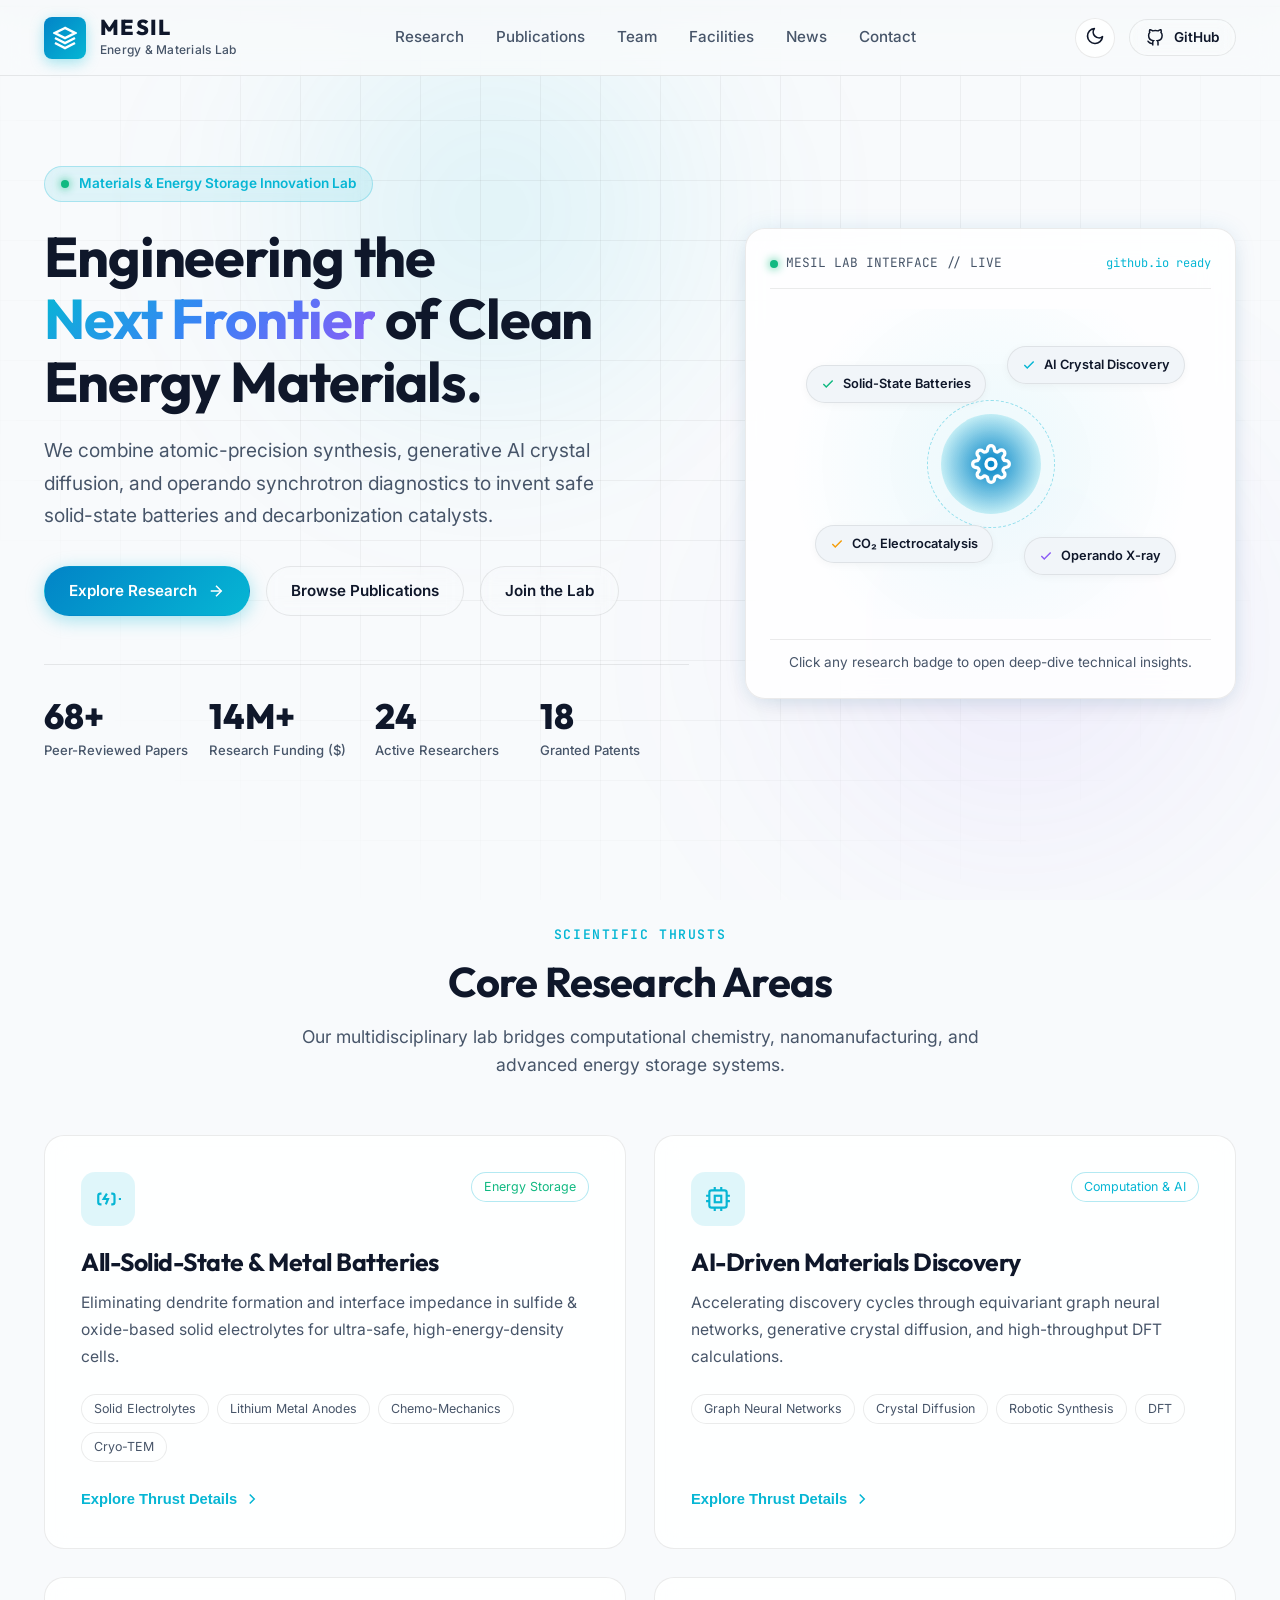
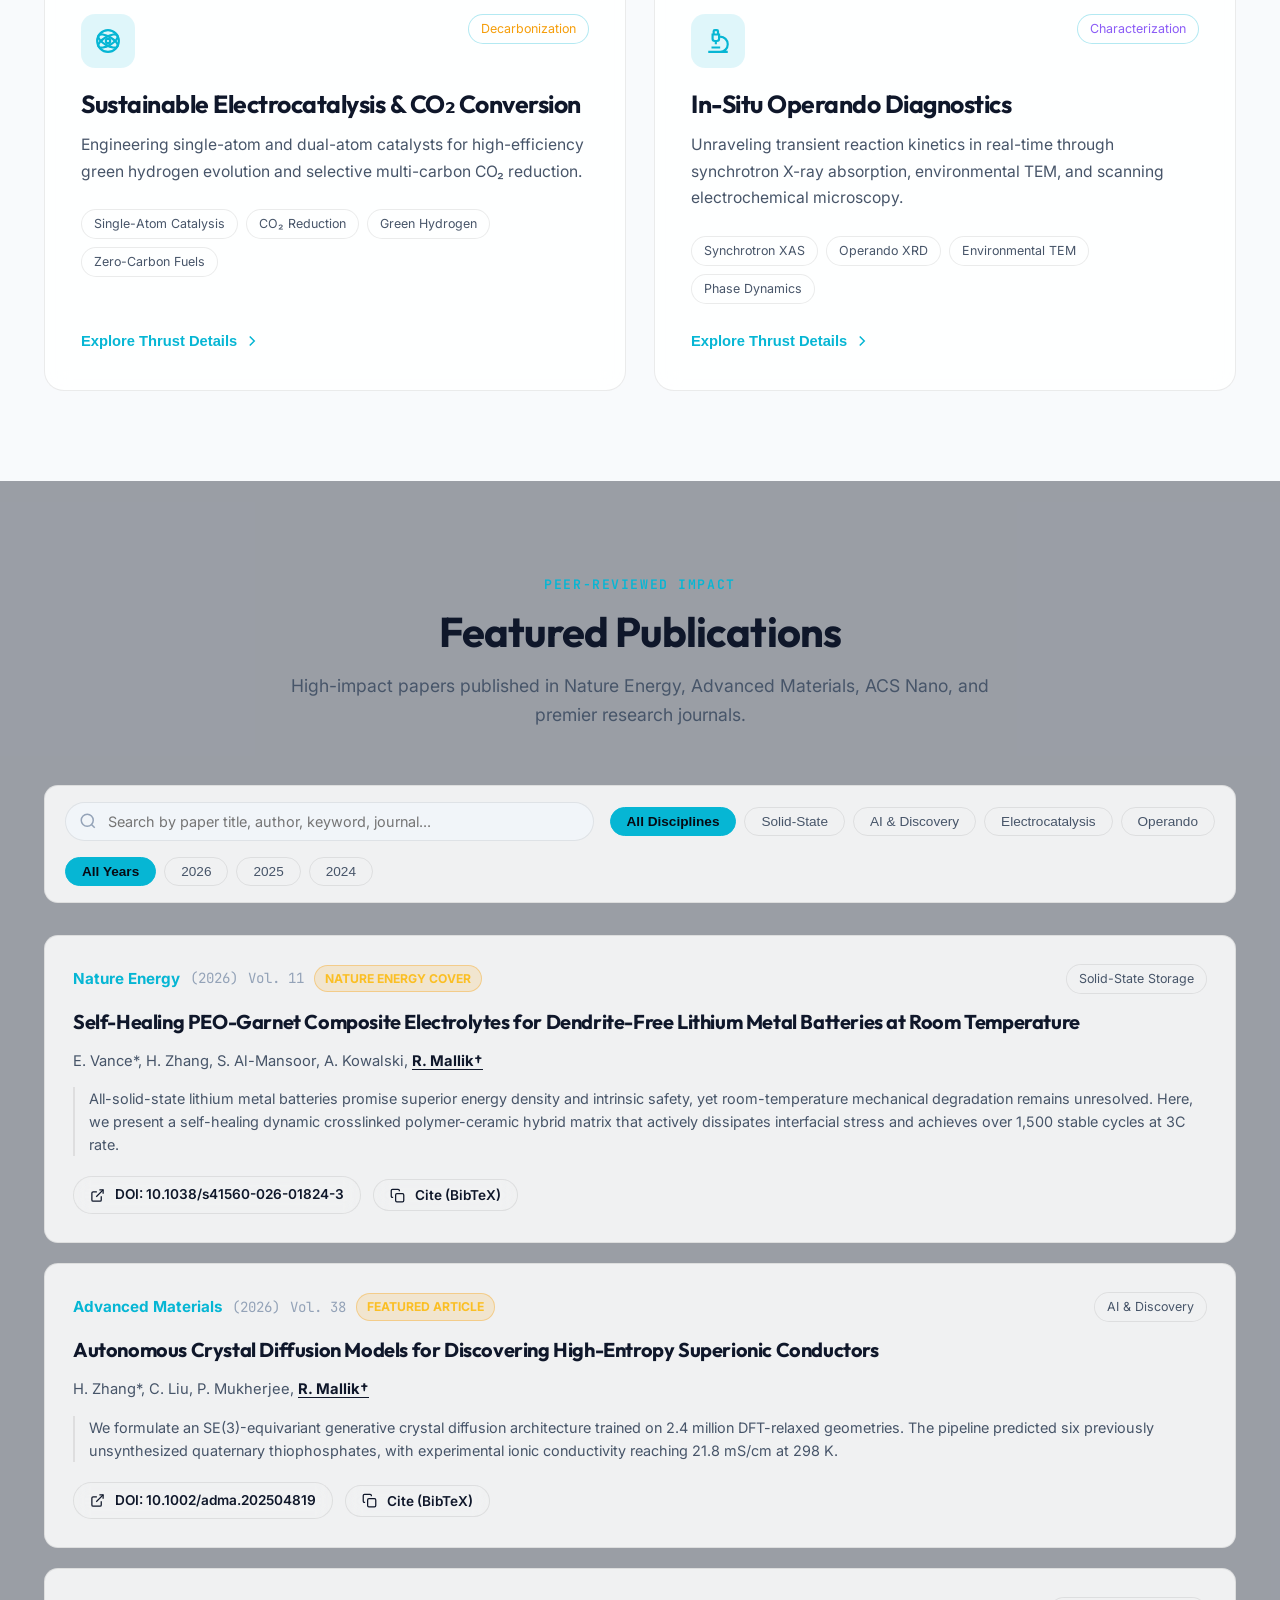
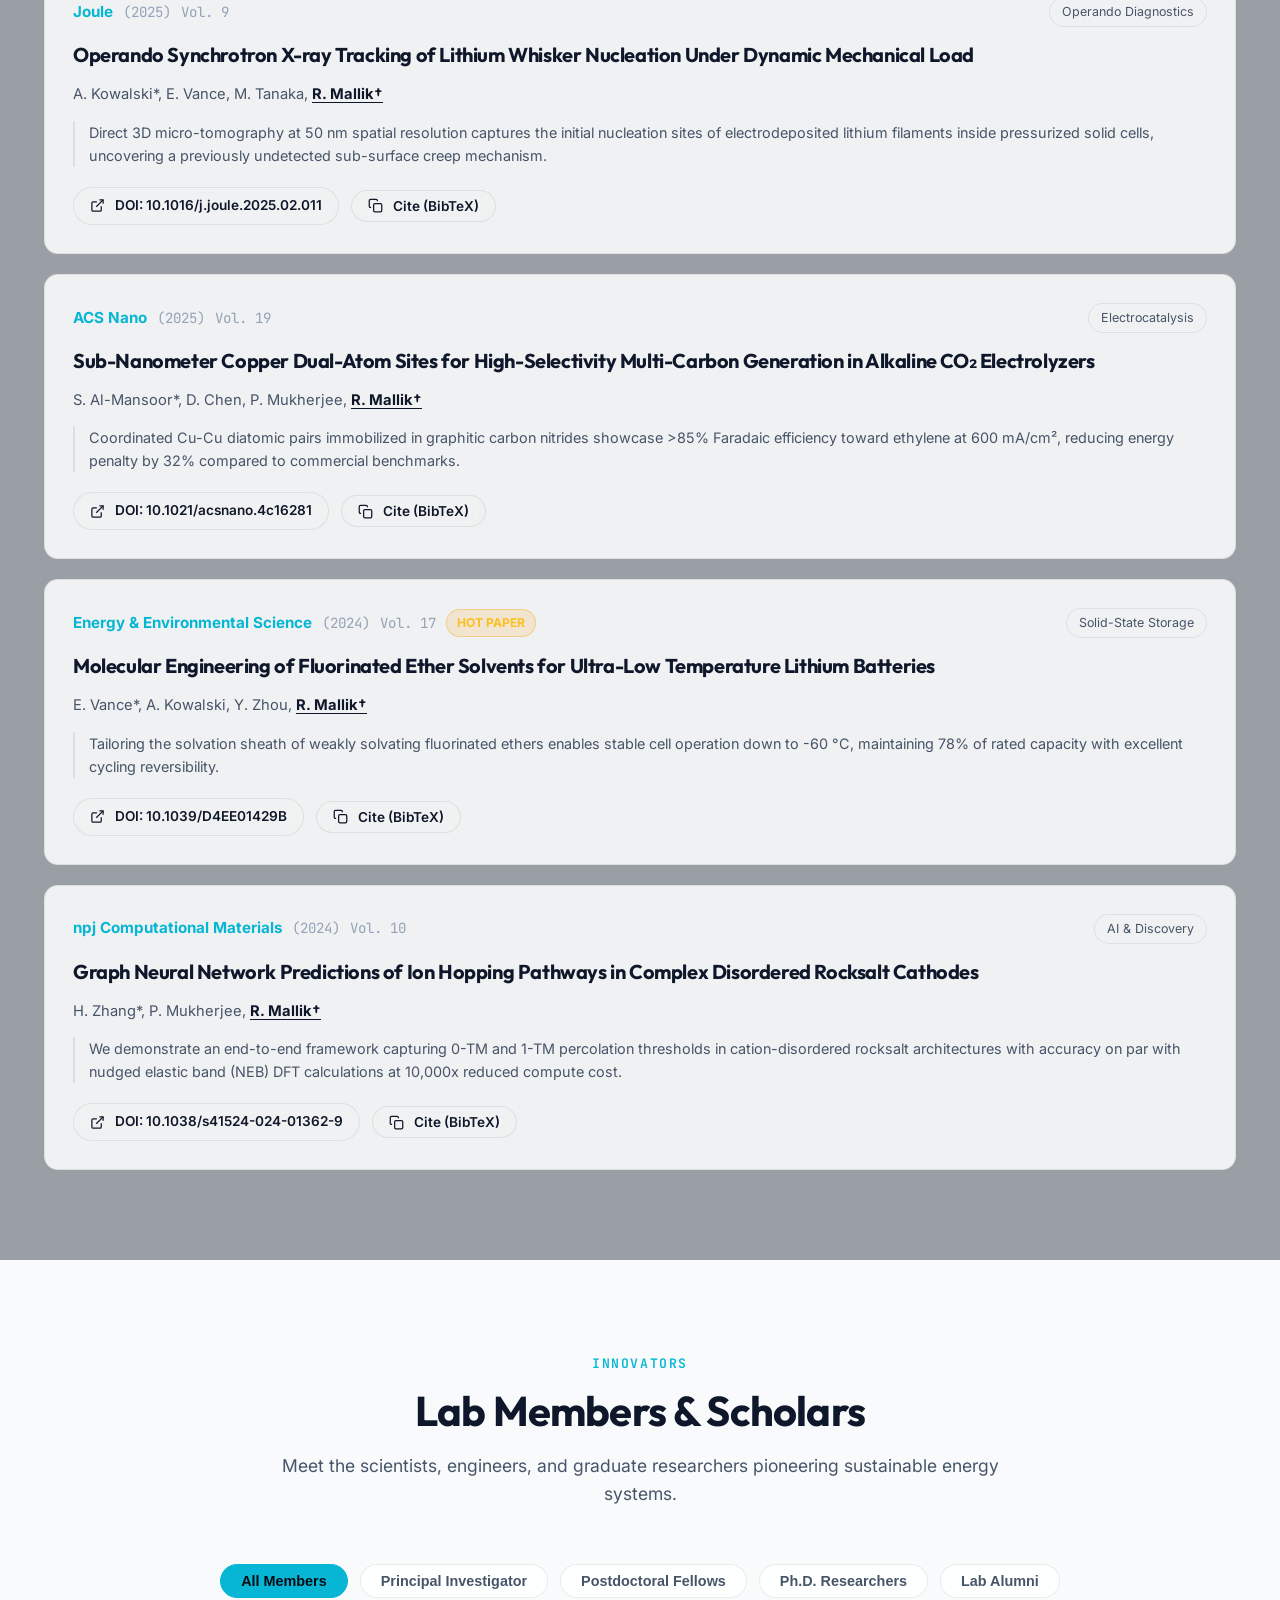
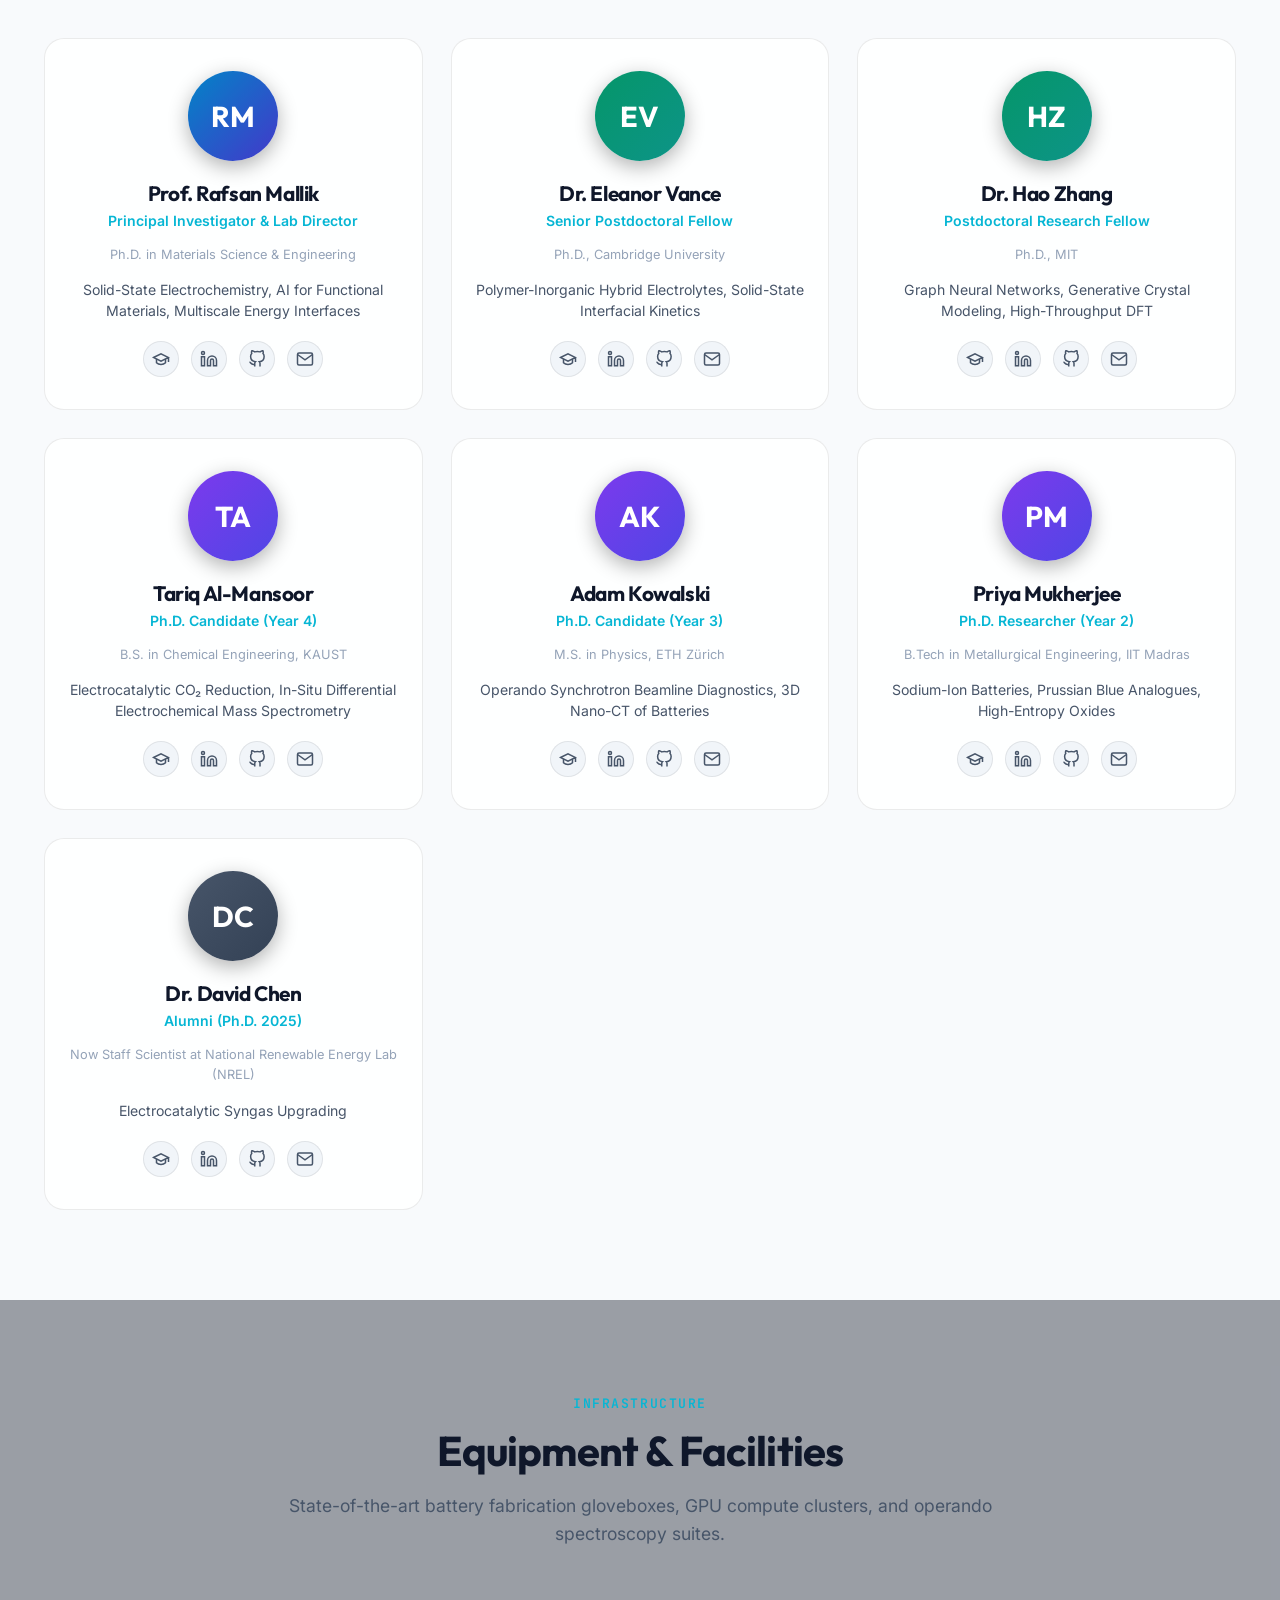
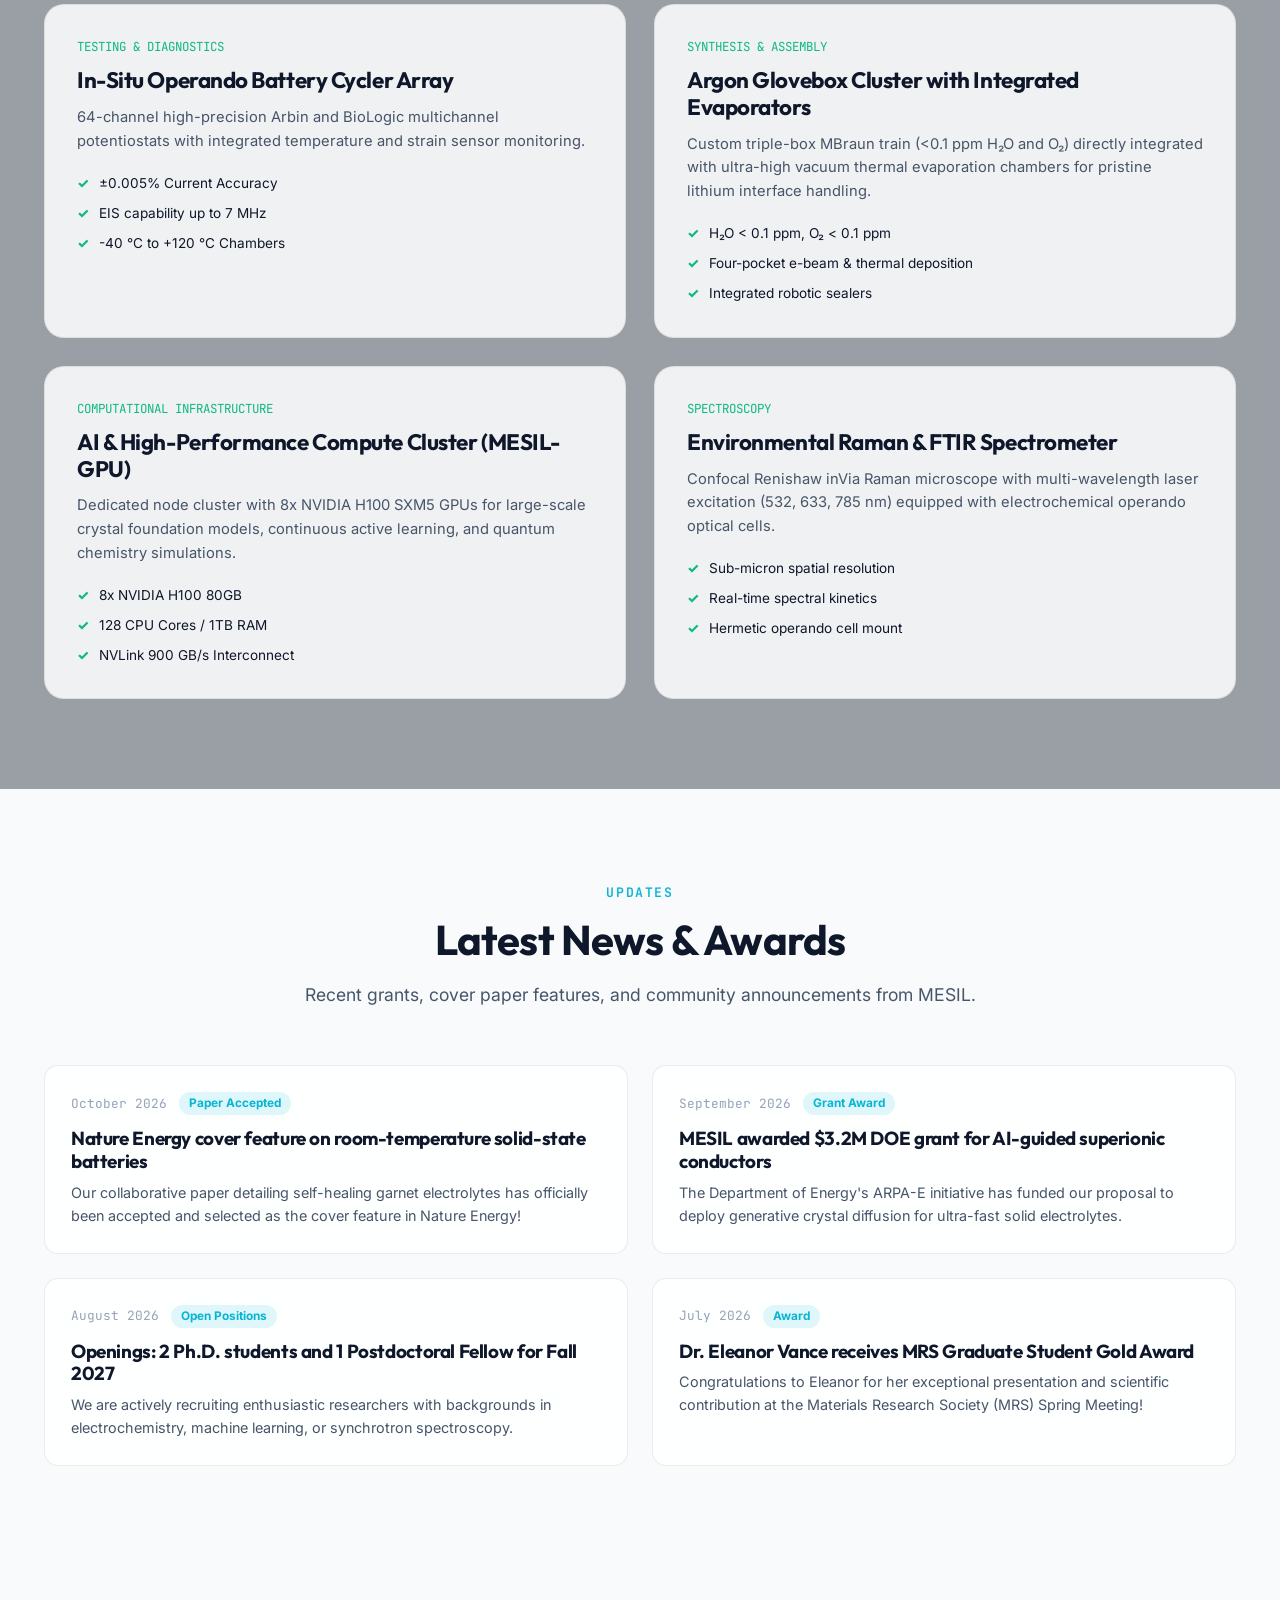
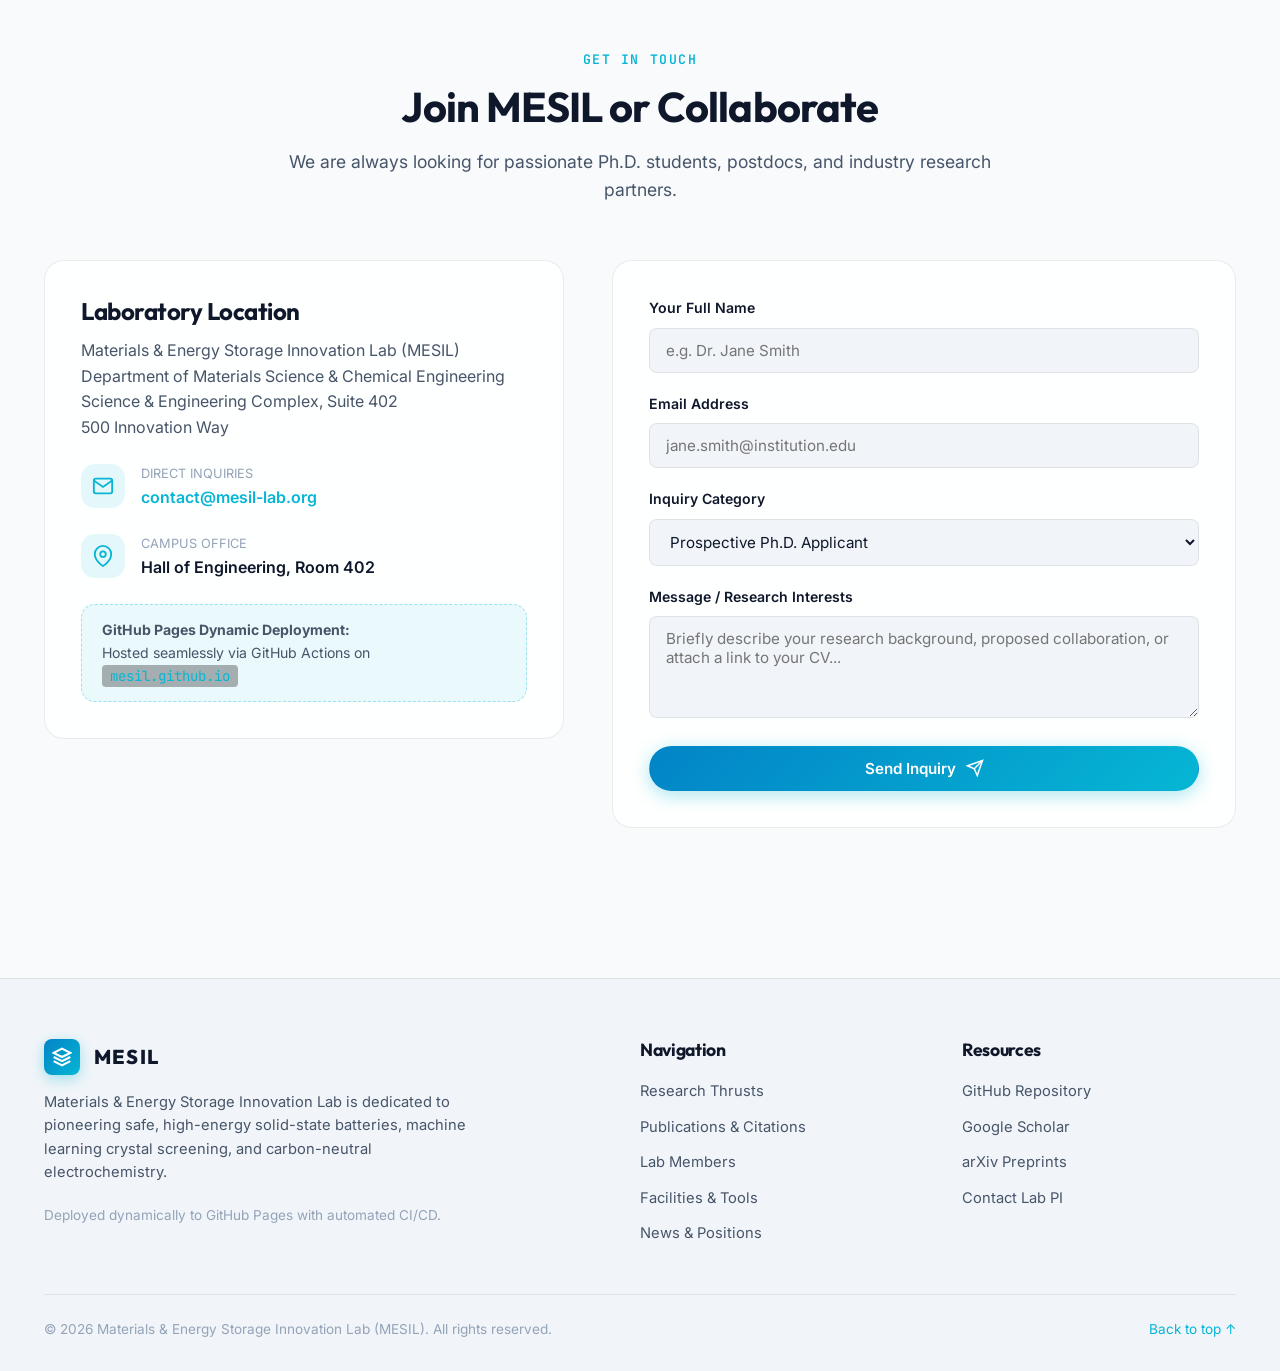
==== index.html @ 632646e3 "feat: complete MESIL lab website with GitHub Actions deployment" ====
<!DOCTYPE html>
<html lang="en" data-theme="dark">
<head>
  <meta charset="UTF-8">
  <meta name="viewport" content="width=device-width, initial-scale=1.0">
  <title>MESIL - Materials & Energy Storage Innovation Lab</title>
  
  <!-- SEO & Social Sharing -->
  <meta name="description" content="MESIL (Materials & Energy Storage Innovation Lab) pioneers next-generation all-solid-state batteries, generative AI for crystal discovery, and sustainable electrocatalytic systems.">
  <meta name="keywords" content="solid-state batteries, energy storage, AI materials discovery, electrocatalysis, synchrotron diagnostics, MESIL">
  <meta name="author" content="Prof. Rafsan Mallik & MESIL Team">
  <meta property="og:title" content="MESIL - Materials & Energy Storage Innovation Lab">
  <meta property="og:description" content="Pioneering Next-Generation Energy Architectures & Intelligent Materials.">
  <meta property="og:type" content="website">
  
  <!-- Theme Avoidance Script (Zero FOUC) -->
  <script>
    (function() {
      const savedTheme = localStorage.getItem('mesil-theme');
      if (savedTheme) {
        document.documentElement.setAttribute('data-theme', savedTheme);
      } else if (window.matchMedia && window.matchMedia('(prefers-color-scheme: light)').matches) {
        document.documentElement.setAttribute('data-theme', 'light');
      }
    })();
  </script>

  <link rel="stylesheet" href="css/styles.css">
  <link rel="icon" type="image/svg+xml" href="data:image/svg+xml,<svg xmlns='http://www.w3.org/2000/svg' viewBox='0 0 24 24' fill='%2306b6d4'><path d='M15 7h1a2 2 0 0 1 2 2v6a2 2 0 0 1-2 2h-1M6 7H5a2 2 0 0 0-2 2v6a2 2 0 0 0 2 2h1M23 11v2M11 7l-3 5h4l-2 5'/></svg>">
</head>
<body>

  <!-- Ambient Animated Background Lights -->
  <div class="ambient-glow" aria-hidden="true">
    <div class="ambient-blob-1"></div>
    <div class="ambient-blob-2"></div>
    <div class="ambient-grid"></div>
  </div>

  <!-- Header / Navigation -->
  <header class="site-header" id="top">
    <div class="container nav-container">
      <a href="#top" class="brand-link" aria-label="MESIL Homepage">
        <div class="brand-logo-icon">
          <svg width="24" height="24" viewBox="0 0 24 24" fill="none" stroke="currentColor" stroke-width="2.5"><polygon points="12 2 2 7 12 12 22 7 12 2"></polygon><polyline points="2 17 12 22 22 17"></polyline><polyline points="2 12 12 17 22 12"></polyline></svg>
        </div>
        <div class="brand-text-group">
          <span class="brand-acronym">MESIL</span>
          <span class="brand-institution">Energy & Materials Lab</span>
        </div>
      </a>

      <!-- Desktop Nav -->
      <nav class="desktop-nav" aria-label="Main Navigation">
        <a href="#research" class="nav-item">Research</a>
        <a href="#publications" class="nav-item">Publications</a>
        <a href="#team" class="nav-item">Team</a>
        <a href="#facilities" class="nav-item">Facilities</a>
        <a href="#news" class="nav-item">News</a>
        <a href="#contact" class="nav-item">Contact</a>
      </nav>

      <!-- Nav Actions -->
      <div class="nav-actions">
        <!-- Theme Switcher -->
        <button id="theme-toggle-btn" class="btn-icon-toggle" aria-label="Toggle Theme" title="Toggle Light/Dark Theme">
          <span id="theme-icon">
            <svg width="20" height="20" viewBox="0 0 24 24" fill="none" stroke="currentColor" stroke-width="2"><circle cx="12" cy="12" r="5"></circle><line x1="12" y1="1" x2="12" y2="3"></line><line x1="12" y1="21" x2="12" y2="23"></line><line x1="4.22" y1="4.22" x2="5.64" y2="5.64"></line><line x1="18.36" y1="18.36" x2="19.78" y2="19.78"></line><line x1="1" y1="12" x2="3" y2="12"></line><line x1="21" y1="12" x2="23" y2="12"></line><line x1="4.22" y1="19.78" x2="5.64" y2="18.36"></line><line x1="18.36" y1="5.64" x2="19.78" y2="4.22"></line></svg>
          </span>
        </button>

        <!-- GitHub Repo Quick Link -->
        <a href="https://github.com" target="_blank" rel="noopener noreferrer" class="btn btn-outline btn-sm dynamic-github-link" title="View Source on GitHub">
          <svg width="18" height="18" viewBox="0 0 24 24" fill="none" stroke="currentColor" stroke-width="2"><path d="M9 19c-5 1.5-5-2.5-7-3m14 6v-3.87a3.37 3.37 0 0 0-.94-2.61c3.14-.35 6.44-1.54 6.44-7A5.44 5.44 0 0 0 20 4.77 5.07 5.07 0 0 0 19.91 1S18.73.65 16 2.48a13.38 13.38 0 0 0-7 0C6.27.65 5.09 1 5.09 1A5.07 5.07 0 0 0 5 4.77a5.44 5.44 0 0 0-1.5 3.78c0 5.42 3.3 6.61 6.44 7A3.37 3.37 0 0 0 9 18.13V22"></path></svg>
          <span>GitHub</span>
        </a>

        <!-- Mobile Menu Toggle -->
        <button id="mobile-menu-btn" class="btn-mobile-menu" aria-label="Open Mobile Menu">
          <svg width="22" height="22" viewBox="0 0 24 24" fill="none" stroke="currentColor" stroke-width="2"><line x1="3" y1="12" x2="21" y2="12"></line><line x1="3" y1="6" x2="21" y2="6"></line><line x1="3" y1="18" x2="21" y2="18"></line></svg>
        </button>
      </div>
    </div>
  </header>

  <!-- Mobile Nav Drawer -->
  <div id="mobile-nav-drawer" class="mobile-nav-drawer">
    <a href="#research" class="nav-item">Research Thrusts</a>
    <a href="#publications" class="nav-item">Publications</a>
    <a href="#team" class="nav-item">Team Members</a>
    <a href="#facilities" class="nav-item">Lab Facilities</a>
    <a href="#news" class="nav-item">News & Awards</a>
    <a href="#contact" class="nav-item">Contact & Join Us</a>
  </div>

  <!-- Hero Section -->
  <section class="hero-section" id="hero">
    <div class="container hero-grid">
      <div class="hero-content">
        <div class="hero-pill-badge">
          <span class="pulse-dot"></span>
          <span>Materials & Energy Storage Innovation Lab</span>
        </div>

        <h1 class="hero-title">
          Engineering the <span class="text-gradient">Next Frontier</span> of Clean Energy Materials.
        </h1>

        <p class="hero-subtitle">
          We combine atomic-precision synthesis, generative AI crystal diffusion, and operando synchrotron diagnostics to invent safe solid-state batteries and decarbonization catalysts.
        </p>

        <div class="hero-buttons">
          <a href="#research" class="btn btn-primary">
            Explore Research
            <svg width="18" height="18" viewBox="0 0 24 24" fill="none" stroke="currentColor" stroke-width="2"><line x1="5" y1="12" x2="19" y2="12"></line><polyline points="12 5 19 12 12 19"></polyline></svg>
          </a>
          <a href="#publications" class="btn btn-outline">
            Browse Publications
          </a>
          <a href="#contact" class="btn btn-outline">
            Join the Lab
          </a>
        </div>

        <!-- Live Stats Counters -->
        <div class="stats-strip" id="hero-stats-container">
          <!-- Dynamically populated via JS -->
        </div>
      </div>

      <!-- Hero Visual Interactive Card -->
      <div class="hero-visual-card">
        <div class="hero-visual-header">
          <div class="live-indicator">
            <span class="pulse-dot"></span>
            <span>MESIL LAB INTERFACE // LIVE</span>
          </div>
          <span style="font-size: 0.75rem; font-family: var(--font-mono); color: var(--accent-cyan);">github.io ready</span>
        </div>

        <div class="orbit-canvas-container">
          <div class="central-atom-core">
            <svg width="40" height="40" viewBox="0 0 24 24" fill="none" stroke="#ffffff" stroke-width="2"><circle cx="12" cy="12" r="3"/><path d="M19.4 15a1.65 1.65 0 0 0 .33 1.82l.06.06a2 2 0 0 1 0 2.83 2 2 0 0 1-2.83 0l-.06-.06a1.65 1.65 0 0 0-1.82-.33 1.65 1.65 0 0 0-1 1.51V21a2 2 0 0 1-2 2 2 2 0 0 1-2-2v-.09A1.65 1.65 0 0 0 9 19.4a1.65 1.65 0 0 0-1.82.33l-.06.06a2 2 0 0 1-2.83 0 2 2 0 0 1 0-2.83l.06-.06a1.65 1.65 0 0 0 .33-1.82 1.65 1.65 0 0 0-1.51-1H3a2 2 0 0 1-2-2 2 2 0 0 1 2-2h.09A1.65 1.65 0 0 0 4.6 9a1.65 1.65 0 0 0-.33-1.82l-.06-.06a2 2 0 0 1 0-2.83 2 2 0 0 1 2.83 0l.06.06a1.65 1.65 0 0 0 1.82.33H9a1.65 1.65 0 0 0 1-1.51V3a2 2 0 0 1 2-2 2 2 0 0 1 2 2v.09a1.65 1.65 0 0 0 1 1.51 1.65 1.65 0 0 0 1.82-.33l.06-.06a2 2 0 0 1 2.83 0 2 2 0 0 1 0 2.83l-.06.06a1.65 1.65 0 0 0-.33 1.82V9a1.65 1.65 0 0 0 1.51 1H21a2 2 0 0 1 2 2 2 2 0 0 1-2 2h-.09a1.65 1.65 0 0 0-1.51 1z"/></svg>
            <div class="core-pulse-ring"></div>
          </div>

          <div class="thrust-badge b-1" onclick="openThrustModal('solid-state')">
            <svg width="14" height="14" viewBox="0 0 24 24" fill="none" stroke="#10b981" stroke-width="2.5"><polyline points="20 6 9 17 4 12"></polyline></svg>
            Solid-State Batteries
          </div>
          <div class="thrust-badge b-2" onclick="openThrustModal('ai-materials')">
            <svg width="14" height="14" viewBox="0 0 24 24" fill="none" stroke="#06b6d4" stroke-width="2.5"><polyline points="20 6 9 17 4 12"></polyline></svg>
            AI Crystal Discovery
          </div>
          <div class="thrust-badge b-3" onclick="openThrustModal('electrocatalysis')">
            <svg width="14" height="14" viewBox="0 0 24 24" fill="none" stroke="#f59e0b" stroke-width="2.5"><polyline points="20 6 9 17 4 12"></polyline></svg>
            CO₂ Electrocatalysis
          </div>
          <div class="thrust-badge b-4" onclick="openThrustModal('operando')">
            <svg width="14" height="14" viewBox="0 0 24 24" fill="none" stroke="#8b5cf6" stroke-width="2.5"><polyline points="20 6 9 17 4 12"></polyline></svg>
            Operando X-ray
          </div>
        </div>

        <div style="font-size: 0.85rem; color: var(--text-muted); text-align: center; border-top: 1px solid var(--border-subtle); padding-top: 12px;">
          Click any research badge to open deep-dive technical insights.
        </div>
      </div>
    </div>
  </section>

  <!-- Research Thrusts Section -->
  <section class="section" id="research">
    <div class="container">
      <div class="section-header">
        <span class="section-tag">Scientific Thrusts</span>
        <h2 class="section-title">Core Research Areas</h2>
        <p class="section-lead">
          Our multidisciplinary lab bridges computational chemistry, nanomanufacturing, and advanced energy storage systems.
        </p>
      </div>

      <div class="thrusts-grid" id="research-thrusts-container">
        <!-- Rendered dynamically via JS -->
      </div>
    </div>
  </section>

  <!-- Publications Section -->
  <section class="section" id="publications" style="background: rgba(13, 20, 36, 0.4);">
    <div class="container">
      <div class="section-header">
        <span class="section-tag">Peer-Reviewed Impact</span>
        <h2 class="section-title">Featured Publications</h2>
        <p class="section-lead">
          High-impact papers published in Nature Energy, Advanced Materials, ACS Nano, and premier research journals.
        </p>
      </div>

      <!-- Controls: Search & Category Filter -->
      <div class="publications-controls">
        <div class="search-box-wrapper">
          <svg class="search-icon" width="18" height="18" viewBox="0 0 24 24" fill="none" stroke="currentColor" stroke-width="2"><circle cx="11" cy="11" r="8"></circle><line x1="21" y1="21" x2="16.65" y2="16.65"></line></svg>
          <input type="text" id="pub-search-input" class="input-search" placeholder="Search by paper title, author, keyword, journal...">
        </div>

        <div class="filter-pills" id="pub-category-filters">
          <button class="filter-btn cat-filter-btn active" data-category="all">All Disciplines</button>
          <button class="filter-btn cat-filter-btn" data-category="solid-state">Solid-State</button>
          <button class="filter-btn cat-filter-btn" data-category="ai-materials">AI & Discovery</button>
          <button class="filter-btn cat-filter-btn" data-category="electrocatalysis">Electrocatalysis</button>
          <button class="filter-btn cat-filter-btn" data-category="operando">Operando</button>
        </div>

        <div class="filter-pills" id="pub-year-filters">
          <button class="filter-btn year-filter-btn active" data-year="all">All Years</button>
          <button class="filter-btn year-filter-btn" data-year="2026">2026</button>
          <button class="filter-btn year-filter-btn" data-year="2025">2025</button>
          <button class="filter-btn year-filter-btn" data-year="2024">2024</button>
        </div>
      </div>

      <!-- Publications List Container -->
      <div class="publications-list" id="publications-container">
        <!-- Rendered dynamically via JS -->
      </div>
    </div>
  </section>

  <!-- Team Members Section -->
  <section class="section" id="team">
    <div class="container">
      <div class="section-header">
        <span class="section-tag">Innovators</span>
        <h2 class="section-title">Lab Members & Scholars</h2>
        <p class="section-lead">
          Meet the scientists, engineers, and graduate researchers pioneering sustainable energy systems.
        </p>
      </div>

      <!-- Team Filter Tabs -->
      <div class="team-tabs">
        <button class="team-tab-btn active" data-role="all">All Members</button>
        <button class="team-tab-btn" data-role="pi">Principal Investigator</button>
        <button class="team-tab-btn" data-role="postdoc">Postdoctoral Fellows</button>
        <button class="team-tab-btn" data-role="phd">Ph.D. Researchers</button>
        <button class="team-tab-btn" data-role="alumni">Lab Alumni</button>
      </div>

      <!-- Team Cards Grid -->
      <div class="team-grid" id="team-grid-container">
        <!-- Rendered dynamically via JS -->
      </div>
    </div>
  </section>

  <!-- Facilities & Equipment Section -->
  <section class="section" id="facilities" style="background: rgba(13, 20, 36, 0.4);">
    <div class="container">
      <div class="section-header">
        <span class="section-tag">Infrastructure</span>
        <h2 class="section-title">Equipment & Facilities</h2>
        <p class="section-lead">
          State-of-the-art battery fabrication gloveboxes, GPU compute clusters, and operando spectroscopy suites.
        </p>
      </div>

      <div class="facilities-grid" id="facilities-container">
        <!-- Rendered dynamically via JS -->
      </div>
    </div>
  </section>

  <!-- News & Announcements -->
  <section class="section" id="news">
    <div class="container">
      <div class="section-header">
        <span class="section-tag">Updates</span>
        <h2 class="section-title">Latest News & Awards</h2>
        <p class="section-lead">
          Recent grants, cover paper features, and community announcements from MESIL.
        </p>
      </div>

      <div class="news-grid" id="news-container">
        <!-- Rendered dynamically via JS -->
      </div>
    </div>
  </section>

  <!-- Contact & Join Lab Section -->
  <section class="section" id="contact">
    <div class="container">
      <div class="section-header">
        <span class="section-tag">Get in Touch</span>
        <h2 class="section-title">Join MESIL or Collaborate</h2>
        <p class="section-lead">
          We are always looking for passionate Ph.D. students, postdocs, and industry research partners.
        </p>
      </div>

      <div class="contact-grid">
        <div class="contact-info-card">
          <h3 style="font-size: 1.5rem; margin-bottom: 12px;">Laboratory Location</h3>
          <p style="color: var(--text-muted); margin-bottom: 24px;">
            Materials & Energy Storage Innovation Lab (MESIL)<br>
            Department of Materials Science & Chemical Engineering<br>
            Science & Engineering Complex, Suite 402<br>
            500 Innovation Way
          </p>

          <div class="contact-detail-row">
            <div class="contact-icon">
              <svg width="22" height="22" viewBox="0 0 24 24" fill="none" stroke="currentColor" stroke-width="2"><path d="M4 4h16c1.1 0 2 .9 2 2v12c0 1.1-.9 2-2 2H4c-1.1 0-2-.9-2-2V6c0-1.1.9-2 2-2z"></path><polyline points="22,6 12,13 2,6"></polyline></svg>
            </div>
            <div>
              <div style="font-size: 0.8rem; color: var(--text-dim); text-transform: uppercase;">Direct Inquiries</div>
              <a href="mailto:contact@mesil-lab.org" style="font-weight: 600; color: var(--accent-cyan);">contact@mesil-lab.org</a>
            </div>
          </div>

          <div class="contact-detail-row">
            <div class="contact-icon">
              <svg width="22" height="22" viewBox="0 0 24 24" fill="none" stroke="currentColor" stroke-width="2"><path d="M21 10c0 7-9 13-9 13s-9-6-9-13a9 9 0 0 1 18 0z"></path><circle cx="12" cy="10" r="3"></circle></svg>
            </div>
            <div>
              <div style="font-size: 0.8rem; color: var(--text-dim); text-transform: uppercase;">Campus Office</div>
              <span style="font-weight: 600;">Hall of Engineering, Room 402</span>
            </div>
          </div>

          <div class="deployment-banner">
            <div>
              <strong>GitHub Pages Dynamic Deployment:</strong><br>
              Hosted seamlessly via GitHub Actions on <code id="github-repo-display">mesil.github.io</code>
            </div>
          </div>
        </div>

        <!-- Contact Form Card -->
        <div class="contact-form-card">
          <form id="lab-contact-form">
            <div class="form-group">
              <label class="form-label" for="form-name">Your Full Name</label>
              <input type="text" id="form-name" name="name" class="form-input" placeholder="e.g. Dr. Jane Smith" required>
            </div>

            <div class="form-group">
              <label class="form-label" for="form-email">Email Address</label>
              <input type="email" id="form-email" name="email" class="form-input" placeholder="jane.smith@institution.edu" required>
            </div>

            <div class="form-group">
              <label class="form-label" for="form-inquiry">Inquiry Category</label>
              <select id="form-inquiry" name="inquiry_type" class="form-select">
                <option value="Prospective Ph.D. Student">Prospective Ph.D. Applicant</option>
                <option value="Postdoctoral Fellowship">Postdoctoral Fellowship</option>
                <option value="Academic Collaboration">Academic Collaboration</option>
                <option value="Industry Partnership">Industry Research Partnership</option>
                <option value="General Question">General Inquiry</option>
              </select>
            </div>

            <div class="form-group">
              <label class="form-label" for="form-message">Message / Research Interests</label>
              <textarea id="form-message" name="message" class="form-textarea" rows="4" placeholder="Briefly describe your research background, proposed collaboration, or attach a link to your CV..." required></textarea>
            </div>

            <button type="submit" class="btn btn-primary" style="width: 100%;">
              Send Inquiry
              <svg width="18" height="18" viewBox="0 0 24 24" fill="none" stroke="currentColor" stroke-width="2"><line x1="22" y1="2" x2="11" y2="13"></line><polygon points="22 2 15 22 11 13 2 9 22 2"></polygon></svg>
            </button>
          </form>
        </div>
      </div>
    </div>
  </section>

  <!-- Global Modal Overlay -->
  <div class="modal-overlay" id="global-modal-overlay" role="dialog" aria-modal="true">
    <div class="modal-window">
      <button class="modal-close-btn" onclick="closeModal()" aria-label="Close dialog">&times;</button>
      <div id="global-modal-body">
        <!-- Injected via JavaScript -->
      </div>
    </div>
  </div>

  <!-- Toast Container -->
  <div class="toast-container" id="toast-container"></div>

  <!-- Footer -->
  <footer class="site-footer">
    <div class="container">
      <div class="footer-grid">
        <div class="footer-col">
          <div class="brand-link" style="margin-bottom: 16px;">
            <div class="brand-logo-icon" style="width: 36px; height: 36px;">
              <svg width="20" height="20" viewBox="0 0 24 24" fill="none" stroke="currentColor" stroke-width="2.5"><polygon points="12 2 2 7 12 12 22 7 12 2"></polygon><polyline points="2 17 12 22 22 17"></polyline><polyline points="2 12 12 17 22 12"></polyline></svg>
            </div>
            <span class="brand-acronym" style="font-size: 1.25rem;">MESIL</span>
          </div>
          <p style="color: var(--text-muted); font-size: 0.92rem; max-width: 440px; margin-bottom: 20px;">
            Materials & Energy Storage Innovation Lab is dedicated to pioneering safe, high-energy solid-state batteries, machine learning crystal screening, and carbon-neutral electrochemistry.
          </p>
          <div style="font-size: 0.85rem; color: var(--text-dim);">
            Deployed dynamically to GitHub Pages with automated CI/CD.
          </div>
        </div>

        <div class="footer-col">
          <h4>Navigation</h4>
          <ul class="footer-links">
            <li><a href="#research">Research Thrusts</a></li>
            <li><a href="#publications">Publications & Citations</a></li>
            <li><a href="#team">Lab Members</a></li>
            <li><a href="#facilities">Facilities & Tools</a></li>
            <li><a href="#news">News & Positions</a></li>
          </ul>
        </div>

        <div class="footer-col">
          <h4>Resources</h4>
          <ul class="footer-links">
            <li><a href="https://github.com" target="_blank" rel="noopener noreferrer" class="dynamic-github-link">GitHub Repository</a></li>
            <li><a href="https://scholar.google.com" target="_blank" rel="noopener noreferrer">Google Scholar</a></li>
            <li><a href="https://arxiv.org" target="_blank" rel="noopener noreferrer">arXiv Preprints</a></li>
            <li><a href="#contact">Contact Lab PI</a></li>
          </ul>
        </div>
      </div>

      <div class="footer-bottom">
        <div>
          &copy; <span id="current-year">2026</span> Materials & Energy Storage Innovation Lab (MESIL). All rights reserved.
        </div>
        <div style="display: flex; gap: 20px;">
          <a href="#top" style="color: var(--accent-cyan);">Back to top ↑</a>
        </div>
      </div>
    </div>
  </footer>

  <script src="js/data.js"></script>
  <script src="js/main.js"></script>
  <script>
    document.getElementById('current-year').textContent = new Date().getFullYear();
  </script>
</body>
</html>
---- css/styles.css ----
/* ==========================================================================
   MESIL Design System - Materials & Energy Storage Innovation Lab
   High-performance, modern, accessible & glassmorphic styling
   ========================================================================== */

@import url('https://fonts.googleapis.com/css2?family=Inter:wght@300;400;500;600;700&family=Outfit:wght@500;600;700;800&family=JetBrains+Mono:wght@400;500&display=swap');

:root {
  /* Color Palette - Default Dark Theme */
  --bg-primary: #070b14;
  --bg-secondary: #0d1424;
  --bg-card: rgba(18, 26, 45, 0.7);
  --bg-card-hover: rgba(26, 38, 64, 0.85);
  --bg-glass: rgba(13, 20, 36, 0.75);
  
  --text-main: #f1f5f9;
  --text-muted: #94a3b8;
  --text-dim: #64748b;
  
  --accent-blue: #3b82f6;
  --accent-cyan: #06b6d4;
  --accent-emerald: #10b981;
  --accent-amber: #f59e0b;
  --accent-violet: #8b5cf6;
  
  --gradient-brand: linear-gradient(135deg, #06b6d4 0%, #3b82f6 50%, #8b5cf6 100%);
  --gradient-emerald: linear-gradient(135deg, #10b981 0%, #06b6d4 100%);
  --gradient-card-border: linear-gradient(135deg, rgba(255, 255, 255, 0.12), rgba(255, 255, 255, 0.02));
  
  --border-subtle: rgba(255, 255, 255, 0.08);
  --border-focus: rgba(6, 182, 212, 0.5);
  
  --shadow-sm: 0 2px 8px rgba(0, 0, 0, 0.25);
  --shadow-md: 0 8px 24px -4px rgba(0, 0, 0, 0.35);
  --shadow-glow: 0 0 35px -5px rgba(6, 182, 212, 0.2);
  --shadow-emerald-glow: 0 0 35px -5px rgba(16, 185, 129, 0.2);
  
  --radius-sm: 8px;
  --radius-md: 14px;
  --radius-lg: 20px;
  --radius-full: 9999px;
  
  --font-sans: 'Inter', -apple-system, BlinkMacSystemFont, sans-serif;
  --font-display: 'Outfit', sans-serif;
  --font-mono: 'JetBrains Mono', monospace;
  
  --header-height: 76px;
  --transition-fast: 0.18s cubic-bezier(0.4, 0, 0.2, 1);
  --transition-normal: 0.28s cubic-bezier(0.4, 0, 0.2, 1);
  --transition-smooth: 0.4s cubic-bezier(0.16, 1, 0.3, 1);
  
  color-scheme: dark;
}

/* Light Theme Variables */
[data-theme="light"] {
  --bg-primary: #f8fafc;
  --bg-secondary: #f1f5f9;
  --bg-card: rgba(255, 255, 255, 0.85);
  --bg-card-hover: rgba(255, 255, 255, 0.98);
  --bg-glass: rgba(248, 250, 252, 0.82);
  
  --text-main: #0f172a;
  --text-muted: #475569;
  --text-dim: #94a3b8;
  
  --border-subtle: rgba(0, 0, 0, 0.08);
  --border-focus: rgba(2, 132, 199, 0.5);
  
  --gradient-card-border: linear-gradient(135deg, rgba(0, 0, 0, 0.08), rgba(0, 0, 0, 0.02));
  --shadow-sm: 0 2px 8px rgba(0, 0, 0, 0.04);
  --shadow-md: 0 10px 25px -5px rgba(15, 23, 42, 0.08);
  --shadow-glow: 0 0 25px -4px rgba(2, 132, 199, 0.15);
  
  color-scheme: light;
}

/* Base Resets */
*, *::before, *::after {
  box-sizing: border-box;
  margin: 0;
  padding: 0;
}

html {
  scroll-behavior: smooth;
  scroll-padding-top: calc(var(--header-height) + 24px);
}

body {
  font-family: var(--font-sans);
  background-color: var(--bg-primary);
  color: var(--text-main);
  line-height: 1.6;
  min-height: 100vh;
  overflow-x: hidden;
  transition: background-color var(--transition-normal), color var(--transition-normal);
  -webkit-font-smoothing: antialiased;
}

/* Ambient Background Canvas / Glows */
.ambient-glow {
  position: fixed;
  top: 0;
  left: 0;
  width: 100vw;
  height: 100vh;
  pointer-events: none;
  z-index: -1;
  overflow: hidden;
}

.ambient-blob-1 {
  position: absolute;
  top: -10%;
  left: 15%;
  width: 600px;
  height: 600px;
  border-radius: 50%;
  background: radial-gradient(circle, rgba(6, 182, 212, 0.12) 0%, transparent 70%);
  filter: blur(80px);
}

.ambient-blob-2 {
  position: absolute;
  top: 35%;
  right: -5%;
  width: 650px;
  height: 650px;
  border-radius: 50%;
  background: radial-gradient(circle, rgba(139, 92, 246, 0.1) 0%, transparent 70%);
  filter: blur(90px);
}

.ambient-grid {
  position: absolute;
  inset: 0;
  background-image: 
    linear-gradient(to right, var(--border-subtle) 1px, transparent 1px),
    linear-gradient(to bottom, var(--border-subtle) 1px, transparent 1px);
  background-size: 60px 60px;
  mask-image: radial-gradient(ellipse at 50% 30%, black 40%, transparent 80%);
  -webkit-mask-image: radial-gradient(ellipse at 50% 30%, black 40%, transparent 80%);
  opacity: 0.6;
}

/* Typography Helpers */
h1, h2, h3, h4, .font-display {
  font-family: var(--font-display);
  letter-spacing: -0.02em;
  font-weight: 700;
  line-height: 1.2;
}

.text-gradient {
  background: var(--gradient-brand);
  -webkit-background-clip: text;
  -webkit-text-fill-color: transparent;
  display: inline-block;
}

.text-emerald-gradient {
  background: var(--gradient-emerald);
  -webkit-background-clip: text;
  -webkit-text-fill-color: transparent;
  display: inline-block;
}

a {
  color: inherit;
  text-decoration: none;
  transition: color var(--transition-fast);
}

/* Container */
.container {
  width: 100%;
  max-width: 1240px;
  margin: 0 auto;
  padding: 0 24px;
}

/* ==========================================================================
   Header & Navigation Bar
   ========================================================================== */
.site-header {
  position: sticky;
  top: 0;
  height: var(--header-height);
  background: var(--bg-glass);
  backdrop-filter: blur(16px);
  -webkit-backdrop-filter: blur(16px);
  border-bottom: 1px solid var(--border-subtle);
  z-index: 100;
  transition: all var(--transition-normal);
}

.site-header.scrolled {
  box-shadow: var(--shadow-md);
  border-bottom-color: rgba(6, 182, 212, 0.15);
}

.nav-container {
  display: flex;
  align-items: center;
  justify-content: space-between;
  height: 100%;
}

.brand-link {
  display: flex;
  align-items: center;
  gap: 14px;
}

.brand-logo-icon {
  width: 42px;
  height: 42px;
  border-radius: var(--radius-sm);
  background: linear-gradient(135deg, #0284c7, #06b6d4);
  display: grid;
  place-items: center;
  color: white;
  box-shadow: 0 4px 14px rgba(6, 182, 212, 0.35);
}

.brand-text-group {
  display: flex;
  flex-direction: column;
}

.brand-acronym {
  font-family: var(--font-display);
  font-weight: 800;
  font-size: 1.35rem;
  letter-spacing: 0.06em;
  color: var(--text-main);
  line-height: 1.1;
}

.brand-institution {
  font-size: 0.75rem;
  color: var(--text-muted);
  font-weight: 500;
  letter-spacing: 0.02em;
}

.desktop-nav {
  display: flex;
  align-items: center;
  gap: 32px;
}

.nav-item {
  font-size: 0.95rem;
  font-weight: 500;
  color: var(--text-muted);
  position: relative;
  padding: 6px 0;
  transition: color var(--transition-fast);
}

.nav-item:hover, .nav-item.active {
  color: var(--text-main);
}

.nav-item::after {
  content: '';
  position: absolute;
  bottom: 0;
  left: 0;
  width: 0;
  height: 2px;
  background: var(--accent-cyan);
  transition: width var(--transition-fast);
  border-radius: var(--radius-full);
}

.nav-item:hover::after, .nav-item.active::after {
  width: 100%;
}

.nav-actions {
  display: flex;
  align-items: center;
  gap: 14px;
}

/* Theme Toggle Button */
.btn-icon-toggle {
  width: 40px;
  height: 40px;
  border-radius: var(--radius-full);
  background: var(--bg-card);
  border: 1px solid var(--border-subtle);
  color: var(--text-main);
  cursor: pointer;
  display: grid;
  place-items: center;
  transition: all var(--transition-fast);
}

.btn-icon-toggle:hover {
  background: var(--bg-card-hover);
  border-color: var(--border-focus);
  transform: translateY(-1px);
}

/* Mobile Toggle */
.btn-mobile-menu {
  display: none;
  width: 40px;
  height: 40px;
  border-radius: var(--radius-sm);
  background: transparent;
  border: 1px solid var(--border-subtle);
  color: var(--text-main);
  cursor: pointer;
}

/* Mobile Nav Drawer */
.mobile-nav-drawer {
  position: fixed;
  top: var(--header-height);
  left: 0;
  width: 100%;
  background: var(--bg-secondary);
  border-bottom: 1px solid var(--border-subtle);
  padding: 24px;
  display: flex;
  flex-direction: column;
  gap: 16px;
  transform: translateY(-120%);
  transition: transform var(--transition-smooth);
  z-index: 99;
  box-shadow: var(--shadow-md);
}

.mobile-nav-drawer.open {
  transform: translateY(0);
}

/* Buttons */
.btn {
  display: inline-flex;
  align-items: center;
  justify-content: center;
  gap: 10px;
  font-family: var(--font-sans);
  font-size: 0.95rem;
  font-weight: 600;
  padding: 12px 24px;
  border-radius: var(--radius-full);
  cursor: pointer;
  transition: all var(--transition-fast);
  border: 1px solid transparent;
}

.btn-primary {
  background: linear-gradient(135deg, #0284c7, #06b6d4);
  color: #ffffff;
  box-shadow: 0 4px 18px rgba(6, 182, 212, 0.35);
}

.btn-primary:hover {
  transform: translateY(-2px);
  box-shadow: 0 6px 24px rgba(6, 182, 212, 0.5);
  background: linear-gradient(135deg, #0369a1, #0891b2);
}

.btn-outline {
  background: rgba(255, 255, 255, 0.04);
  border: 1px solid var(--border-subtle);
  color: var(--text-main);
  backdrop-filter: blur(8px);
}

.btn-outline:hover {
  background: var(--bg-card-hover);
  border-color: var(--border-focus);
  transform: translateY(-2px);
}

.btn-sm {
  padding: 7px 16px;
  font-size: 0.85rem;
}

/* ==========================================================================
   Hero Section
   ========================================================================== */
.hero-section {
  position: relative;
  padding: 90px 0 70px;
  overflow: hidden;
}

.hero-grid {
  display: grid;
  grid-template-columns: 1.25fr 0.95fr;
  align-items: center;
  gap: 56px;
}

.hero-pill-badge {
  display: inline-flex;
  align-items: center;
  gap: 10px;
  padding: 6px 16px;
  background: rgba(6, 182, 212, 0.1);
  border: 1px solid rgba(6, 182, 212, 0.25);
  border-radius: var(--radius-full);
  font-size: 0.85rem;
  font-weight: 600;
  color: var(--accent-cyan);
  margin-bottom: 24px;
  backdrop-filter: blur(8px);
}

.pulse-dot {
  width: 8px;
  height: 8px;
  border-radius: 50%;
  background-color: var(--accent-emerald);
  box-shadow: 0 0 10px var(--accent-emerald);
  animation: pulseDot 2s infinite ease-in-out;
}

@keyframes pulseDot {
  0%, 100% { transform: scale(1); opacity: 1; }
  50% { transform: scale(1.4); opacity: 0.7; }
}

.hero-title {
  font-size: 3.5rem;
  line-height: 1.12;
  margin-bottom: 20px;
}

.hero-subtitle {
  font-size: 1.2rem;
  color: var(--text-muted);
  max-width: 600px;
  margin-bottom: 34px;
  line-height: 1.7;
}

.hero-buttons {
  display: flex;
  flex-wrap: wrap;
  gap: 16px;
  margin-bottom: 48px;
}

/* Hero Stats Row */
.stats-strip {
  display: grid;
  grid-template-columns: repeat(4, 1fr);
  gap: 16px;
  padding-top: 32px;
  border-top: 1px solid var(--border-subtle);
}

.stat-item {
  display: flex;
  flex-direction: column;
}

.stat-value {
  font-family: var(--font-display);
  font-size: 2.2rem;
  font-weight: 800;
  color: var(--text-main);
  line-height: 1.1;
}

.stat-label {
  font-size: 0.82rem;
  color: var(--text-muted);
  font-weight: 500;
  margin-top: 4px;
}

/* Hero Interactive Visual Canvas */
.hero-visual-card {
  position: relative;
  background: var(--bg-card);
  border: 1px solid var(--border-subtle);
  border-radius: var(--radius-lg);
  padding: 24px;
  backdrop-filter: blur(16px);
  -webkit-backdrop-filter: blur(16px);
  box-shadow: var(--shadow-md), var(--shadow-glow);
  display: flex;
  flex-direction: column;
  gap: 20px;
  overflow: hidden;
}

.hero-visual-header {
  display: flex;
  justify-content: space-between;
  align-items: center;
  border-bottom: 1px solid var(--border-subtle);
  padding-bottom: 14px;
}

.live-indicator {
  display: flex;
  align-items: center;
  gap: 8px;
  font-size: 0.8rem;
  color: var(--text-muted);
  font-family: var(--font-mono);
}

.orbit-canvas-container {
  position: relative;
  width: 100%;
  height: 310px;
  background: radial-gradient(circle at center, rgba(6, 182, 212, 0.08), transparent 75%);
  border-radius: var(--radius-md);
  display: grid;
  place-items: center;
}

/* Floating interactive badges in hero canvas */
.thrust-badge {
  position: absolute;
  background: var(--bg-secondary);
  border: 1px solid var(--border-subtle);
  padding: 8px 14px;
  border-radius: var(--radius-full);
  display: flex;
  align-items: center;
  gap: 8px;
  font-size: 0.8rem;
  font-weight: 600;
  box-shadow: var(--shadow-sm);
  transition: transform var(--transition-fast), border-color var(--transition-fast);
  cursor: pointer;
}

.thrust-badge:hover {
  transform: scale(1.05);
  border-color: var(--accent-cyan);
}

.thrust-badge.b-1 { top: 18%; left: 8%; animation: floatSlow 6s ease-in-out infinite; }
.thrust-badge.b-2 { top: 12%; right: 6%; animation: floatSlow 7s ease-in-out infinite 1s; }
.thrust-badge.b-3 { bottom: 18%; left: 10%; animation: floatSlow 8s ease-in-out infinite 2s; }
.thrust-badge.b-4 { bottom: 14%; right: 8%; animation: floatSlow 6.5s ease-in-out infinite 1.5s; }

@keyframes floatSlow {
  0%, 100% { transform: translateY(0); }
  50% { transform: translateY(-8px); }
}

.central-atom-core {
  width: 100px;
  height: 100px;
  border-radius: 50%;
  background: radial-gradient(circle, #0284c7 0%, rgba(6, 182, 212, 0.2) 70%, transparent 100%);
  display: grid;
  place-items: center;
  position: relative;
}

.core-pulse-ring {
  position: absolute;
  inset: -14px;
  border: 1px dashed rgba(6, 182, 212, 0.4);
  border-radius: 50%;
  animation: spinSlow 30s linear infinite;
}

@keyframes spinSlow {
  from { transform: rotate(0deg); }
  to { transform: rotate(360deg); }
}

/* Section Common Styles */
.section {
  padding: 90px 0;
  position: relative;
}

.section-header {
  text-align: center;
  max-width: 720px;
  margin: 0 auto 56px;
}

.section-tag {
  display: inline-block;
  font-size: 0.82rem;
  font-family: var(--font-mono);
  text-transform: uppercase;
  letter-spacing: 0.12em;
  color: var(--accent-cyan);
  font-weight: 600;
  margin-bottom: 12px;
}

.section-title {
  font-size: 2.6rem;
  margin-bottom: 16px;
}

.section-lead {
  font-size: 1.1rem;
  color: var(--text-muted);
}

/* ==========================================================================
   Research Thrusts Grid
   ========================================================================== */
.thrusts-grid {
  display: grid;
  grid-template-columns: repeat(2, 1fr);
  gap: 28px;
}

.thrust-card {
  background: var(--bg-card);
  border: 1px solid var(--border-subtle);
  border-radius: var(--radius-lg);
  padding: 36px;
  backdrop-filter: blur(12px);
  -webkit-backdrop-filter: blur(12px);
  transition: all var(--transition-normal);
  display: flex;
  flex-direction: column;
  justify-content: space-between;
  position: relative;
  overflow: hidden;
}

.thrust-card::before {
  content: '';
  position: absolute;
  top: 0;
  left: 0;
  width: 100%;
  height: 3px;
  background: var(--gradient-brand);
  opacity: 0;
  transition: opacity var(--transition-fast);
}

.thrust-card:hover {
  transform: translateY(-6px);
  border-color: var(--border-focus);
  box-shadow: var(--shadow-md), var(--shadow-glow);
}

.thrust-card:hover::before {
  opacity: 1;
}

.thrust-card-header {
  display: flex;
  justify-content: space-between;
  align-items: flex-start;
  margin-bottom: 20px;
}

.thrust-icon-box {
  width: 54px;
  height: 54px;
  border-radius: var(--radius-md);
  display: grid;
  place-items: center;
  background: rgba(6, 182, 212, 0.12);
  color: var(--accent-cyan);
}

.thrust-card-title {
  font-size: 1.55rem;
  margin-bottom: 12px;
  line-height: 1.3;
}

.thrust-card-desc {
  color: var(--text-muted);
  font-size: 0.98rem;
  line-height: 1.7;
  margin-bottom: 24px;
}

.thrust-keywords {
  display: flex;
  flex-wrap: wrap;
  gap: 8px;
  margin-bottom: 24px;
}

.keyword-tag {
  font-size: 0.78rem;
  padding: 4px 12px;
  border-radius: var(--radius-full);
  background: rgba(255, 255, 255, 0.05);
  border: 1px solid var(--border-subtle);
  color: var(--text-muted);
}

.thrust-card-action {
  display: inline-flex;
  align-items: center;
  gap: 6px;
  color: var(--accent-cyan);
  font-weight: 600;
  font-size: 0.92rem;
  cursor: pointer;
  background: transparent;
  border: none;
  padding: 0;
}

.thrust-card-action:hover {
  gap: 10px;
  color: var(--text-main);
}

/* ==========================================================================
   Publications Showcase
   ========================================================================== */
.publications-controls {
  background: var(--bg-card);
  border: 1px solid var(--border-subtle);
  border-radius: var(--radius-md);
  padding: 16px 20px;
  margin-bottom: 32px;
  display: flex;
  flex-wrap: wrap;
  align-items: center;
  justify-content: space-between;
  gap: 16px;
}

.search-box-wrapper {
  position: relative;
  flex: 1;
  min-width: 260px;
}

.search-icon {
  position: absolute;
  left: 14px;
  top: 50%;
  transform: translateY(-50%);
  color: var(--text-dim);
  pointer-events: none;
}

.input-search {
  width: 100%;
  background: var(--bg-secondary);
  border: 1px solid var(--border-subtle);
  border-radius: var(--radius-full);
  padding: 10px 16px 10px 42px;
  color: var(--text-main);
  font-size: 0.9rem;
  font-family: var(--font-sans);
  outline: none;
  transition: border-color var(--transition-fast);
}

.input-search:focus {
  border-color: var(--accent-cyan);
}

.filter-pills {
  display: flex;
  flex-wrap: wrap;
  gap: 8px;
}

.filter-btn {
  background: transparent;
  border: 1px solid var(--border-subtle);
  color: var(--text-muted);
  padding: 6px 16px;
  border-radius: var(--radius-full);
  font-size: 0.85rem;
  font-weight: 500;
  cursor: pointer;
  transition: all var(--transition-fast);
}

.filter-btn:hover, .filter-btn.active {
  background: var(--accent-cyan);
  border-color: var(--accent-cyan);
  color: #070b14;
  font-weight: 600;
}

.publications-list {
  display: flex;
  flex-direction: column;
  gap: 20px;
}

.pub-card {
  background: var(--bg-card);
  border: 1px solid var(--border-subtle);
  border-radius: var(--radius-md);
  padding: 28px;
  transition: all var(--transition-normal);
  display: flex;
  flex-direction: column;
  gap: 14px;
}

.pub-card:hover {
  border-color: rgba(6, 182, 212, 0.4);
  transform: translateX(4px);
  box-shadow: var(--shadow-sm);
}

.pub-header {
  display: flex;
  align-items: center;
  justify-content: space-between;
  flex-wrap: wrap;
  gap: 12px;
}

.pub-meta-tags {
  display: flex;
  align-items: center;
  gap: 10px;
}

.badge-featured {
  background: rgba(245, 158, 11, 0.15);
  color: #fbbf24;
  border: 1px solid rgba(245, 158, 11, 0.35);
  font-size: 0.76rem;
  font-weight: 700;
  padding: 3px 10px;
  border-radius: var(--radius-full);
  text-transform: uppercase;
}

.pub-journal {
  font-weight: 700;
  color: var(--accent-cyan);
  font-size: 0.95rem;
}

.pub-year {
  color: var(--text-dim);
  font-family: var(--font-mono);
  font-size: 0.88rem;
}

.pub-title {
  font-size: 1.25rem;
  font-weight: 700;
  color: var(--text-main);
  line-height: 1.4;
}

.pub-authors {
  font-size: 0.92rem;
  color: var(--text-muted);
}

.pub-authors strong {
  color: var(--text-main);
  text-decoration: underline;
  text-underline-offset: 3px;
}

.pub-abstract {
  font-size: 0.9rem;
  color: var(--text-muted);
  line-height: 1.6;
  border-left: 2px solid var(--border-subtle);
  padding-left: 14px;
}

.pub-actions {
  display: flex;
  align-items: center;
  flex-wrap: wrap;
  gap: 12px;
  margin-top: 6px;
}

/* ==========================================================================
   Team Members
   ========================================================================== */
.team-tabs {
  display: flex;
  justify-content: center;
  gap: 12px;
  margin-bottom: 40px;
  flex-wrap: wrap;
}

.team-tab-btn {
  background: var(--bg-card);
  border: 1px solid var(--border-subtle);
  color: var(--text-muted);
  padding: 8px 20px;
  border-radius: var(--radius-full);
  font-weight: 600;
  font-size: 0.9rem;
  cursor: pointer;
  transition: all var(--transition-fast);
}

.team-tab-btn:hover, .team-tab-btn.active {
  background: var(--accent-cyan);
  border-color: var(--accent-cyan);
  color: #070b14;
}

.team-grid {
  display: grid;
  grid-template-columns: repeat(3, 1fr);
  gap: 28px;
}

.team-card {
  background: var(--bg-card);
  border: 1px solid var(--border-subtle);
  border-radius: var(--radius-lg);
  padding: 32px 24px;
  text-align: center;
  display: flex;
  flex-direction: column;
  align-items: center;
  transition: all var(--transition-normal);
}

.team-card:hover {
  transform: translateY(-6px);
  border-color: var(--border-focus);
  box-shadow: var(--shadow-md);
}

.team-avatar {
  width: 90px;
  height: 90px;
  border-radius: 50%;
  display: grid;
  place-items: center;
  font-family: var(--font-display);
  font-size: 1.8rem;
  font-weight: 700;
  color: #ffffff;
  margin-bottom: 20px;
  box-shadow: 0 6px 20px rgba(0, 0, 0, 0.3);
  position: relative;
}

.team-name {
  font-size: 1.3rem;
  margin-bottom: 4px;
}

.team-role {
  color: var(--accent-cyan);
  font-weight: 600;
  font-size: 0.88rem;
  margin-bottom: 12px;
}

.team-degrees {
  font-size: 0.8rem;
  color: var(--text-dim);
  margin-bottom: 14px;
}

.team-research-focus {
  font-size: 0.88rem;
  color: var(--text-muted);
  line-height: 1.5;
  margin-bottom: 20px;
  flex: 1;
}

.team-social-links {
  display: flex;
  align-items: center;
  gap: 12px;
}

.social-btn {
  width: 36px;
  height: 36px;
  border-radius: 50%;
  background: var(--bg-secondary);
  border: 1px solid var(--border-subtle);
  color: var(--text-muted);
  display: grid;
  place-items: center;
  transition: all var(--transition-fast);
}

.social-btn:hover {
  color: var(--accent-cyan);
  border-color: var(--accent-cyan);
  transform: translateY(-2px);
}

/* ==========================================================================
   Facilities & Infrastructure
   ========================================================================== */
.facilities-grid {
  display: grid;
  grid-template-columns: repeat(2, 1fr);
  gap: 28px;
}

.facility-card {
  background: var(--bg-card);
  border: 1px solid var(--border-subtle);
  border-radius: var(--radius-lg);
  padding: 32px;
  transition: all var(--transition-normal);
}

.facility-card:hover {
  border-color: var(--border-focus);
  transform: translateY(-4px);
}

.facility-category {
  font-size: 0.78rem;
  font-family: var(--font-mono);
  color: var(--accent-emerald);
  text-transform: uppercase;
  margin-bottom: 10px;
}

.facility-name {
  font-size: 1.4rem;
  margin-bottom: 12px;
}

.facility-desc {
  font-size: 0.92rem;
  color: var(--text-muted);
  line-height: 1.6;
  margin-bottom: 20px;
}

.facility-specs-list {
  list-style: none;
  display: flex;
  flex-direction: column;
  gap: 8px;
}

.facility-specs-list li {
  display: flex;
  align-items: center;
  gap: 10px;
  font-size: 0.85rem;
  color: var(--text-main);
}

.facility-specs-list li::before {
  content: '✓';
  color: var(--accent-emerald);
  font-weight: 800;
}

/* ==========================================================================
   News & Updates
   ========================================================================== */
.news-grid {
  display: grid;
  grid-template-columns: repeat(2, 1fr);
  gap: 24px;
}

.news-card {
  background: var(--bg-card);
  border: 1px solid var(--border-subtle);
  border-radius: var(--radius-md);
  padding: 26px;
  transition: all var(--transition-fast);
}

.news-card:hover {
  border-color: var(--accent-cyan);
  transform: translateY(-3px);
}

.news-meta {
  display: flex;
  align-items: center;
  gap: 12px;
  margin-bottom: 12px;
}

.news-date {
  font-family: var(--font-mono);
  font-size: 0.8rem;
  color: var(--text-dim);
}

.news-tag {
  font-size: 0.74rem;
  font-weight: 700;
  padding: 2px 10px;
  border-radius: var(--radius-full);
  background: rgba(6, 182, 212, 0.12);
  color: var(--accent-cyan);
}

.news-title {
  font-size: 1.18rem;
  margin-bottom: 8px;
}

.news-summary {
  font-size: 0.9rem;
  color: var(--text-muted);
  line-height: 1.6;
}

/* ==========================================================================
   Contact & Join Lab Section
   ========================================================================== */
.contact-grid {
  display: grid;
  grid-template-columns: 1fr 1.2fr;
  gap: 48px;
  align-items: flex-start;
}

.contact-info-card {
  background: var(--bg-card);
  border: 1px solid var(--border-subtle);
  border-radius: var(--radius-lg);
  padding: 36px;
}

.contact-detail-row {
  display: flex;
  gap: 16px;
  margin-top: 24px;
}

.contact-icon {
  width: 44px;
  height: 44px;
  border-radius: var(--radius-md);
  background: rgba(6, 182, 212, 0.1);
  color: var(--accent-cyan);
  display: grid;
  place-items: center;
  flex-shrink: 0;
}

.contact-form-card {
  background: var(--bg-card);
  border: 1px solid var(--border-subtle);
  border-radius: var(--radius-lg);
  padding: 36px;
}

.form-group {
  margin-bottom: 20px;
}

.form-label {
  display: block;
  font-size: 0.88rem;
  font-weight: 600;
  margin-bottom: 8px;
  color: var(--text-main);
}

.form-input, .form-textarea, .form-select {
  width: 100%;
  background: var(--bg-secondary);
  border: 1px solid var(--border-subtle);
  border-radius: var(--radius-sm);
  padding: 12px 16px;
  font-size: 0.95rem;
  font-family: var(--font-sans);
  color: var(--text-main);
  outline: none;
  transition: border-color var(--transition-fast);
}

.form-input:focus, .form-textarea:focus, .form-select:focus {
  border-color: var(--accent-cyan);
}

/* ==========================================================================
   Modals & Toast Notifications
   ========================================================================== */
.modal-overlay {
  position: fixed;
  inset: 0;
  background: rgba(0, 0, 0, 0.75);
  backdrop-filter: blur(8px);
  -webkit-backdrop-filter: blur(8px);
  display: grid;
  place-items: center;
  z-index: 1000;
  opacity: 0;
  pointer-events: none;
  transition: opacity var(--transition-fast);
  padding: 24px;
}

.modal-overlay.active {
  opacity: 1;
  pointer-events: auto;
}

.modal-window {
  background: var(--bg-secondary);
  border: 1px solid var(--border-subtle);
  border-radius: var(--radius-lg);
  max-width: 680px;
  width: 100%;
  max-height: 85vh;
  overflow-y: auto;
  box-shadow: var(--shadow-md);
  padding: 32px;
  position: relative;
  transform: translateY(20px);
  transition: transform var(--transition-normal);
}

.modal-overlay.active .modal-window {
  transform: translateY(0);
}

.modal-close-btn {
  position: absolute;
  top: 20px;
  right: 20px;
  background: transparent;
  border: none;
  color: var(--text-muted);
  font-size: 1.5rem;
  cursor: pointer;
  width: 36px;
  height: 36px;
  border-radius: 50%;
  display: grid;
  place-items: center;
  transition: all var(--transition-fast);
}

.modal-close-btn:hover {
  background: var(--border-subtle);
  color: var(--text-main);
}

.bibtex-code-box {
  background: #050811;
  border: 1px solid var(--border-subtle);
  border-radius: var(--radius-sm);
  padding: 16px;
  font-family: var(--font-mono);
  font-size: 0.85rem;
  color: #38bdf8;
  white-space: pre-wrap;
  overflow-x: auto;
  margin: 16px 0;
  user-select: all;
}

/* Toast Container */
.toast-container {
  position: fixed;
  bottom: 24px;
  right: 24px;
  z-index: 2000;
  display: flex;
  flex-direction: column;
  gap: 10px;
  pointer-events: none;
}

.toast {
  background: var(--bg-secondary);
  border: 1px solid var(--accent-cyan);
  color: var(--text-main);
  padding: 14px 20px;
  border-radius: var(--radius-md);
  font-size: 0.9rem;
  box-shadow: var(--shadow-md);
  display: flex;
  align-items: center;
  gap: 12px;
  transform: translateY(20px);
  opacity: 0;
  transition: all var(--transition-normal);
  pointer-events: auto;
}

.toast.show {
  transform: translateY(0);
  opacity: 1;
}

/* ==========================================================================
   Footer
   ========================================================================== */
.site-footer {
  border-top: 1px solid var(--border-subtle);
  background: var(--bg-secondary);
  padding: 60px 0 30px;
  margin-top: 60px;
}

.footer-grid {
  display: grid;
  grid-template-columns: 2fr 1fr 1fr;
  gap: 48px;
  margin-bottom: 48px;
}

.footer-col h4 {
  font-size: 1.1rem;
  margin-bottom: 18px;
}

.footer-links {
  list-style: none;
  display: flex;
  flex-direction: column;
  gap: 10px;
}

.footer-links a {
  color: var(--text-muted);
  font-size: 0.92rem;
}

.footer-links a:hover {
  color: var(--accent-cyan);
}

.footer-bottom {
  display: flex;
  align-items: center;
  justify-content: space-between;
  flex-wrap: wrap;
  gap: 16px;
  padding-top: 24px;
  border-top: 1px solid var(--border-subtle);
  color: var(--text-dim);
  font-size: 0.85rem;
}

/* GitHub Pages Deployment Badge Banner */
.deployment-banner {
  background: rgba(6, 182, 212, 0.08);
  border: 1px dashed rgba(6, 182, 212, 0.35);
  border-radius: var(--radius-md);
  padding: 14px 20px;
  margin-top: 24px;
  display: flex;
  align-items: center;
  justify-content: space-between;
  font-size: 0.88rem;
  color: var(--text-muted);
}

.deployment-banner code {
  background: rgba(0, 0, 0, 0.3);
  padding: 2px 8px;
  border-radius: 4px;
  color: var(--accent-cyan);
  font-family: var(--font-mono);
}

/* ==========================================================================
   Responsive Breakpoints
   ========================================================================== */
@media (max-width: 1024px) {
  .hero-grid {
    grid-template-columns: 1fr;
  }
  .thrusts-grid, .facilities-grid, .news-grid {
    grid-template-columns: 1fr;
  }
  .team-grid {
    grid-template-columns: repeat(2, 1fr);
  }
  .contact-grid {
    grid-template-columns: 1fr;
  }
  .footer-grid {
    grid-template-columns: 1fr;
  }
}

@media (max-width: 768px) {
  .desktop-nav {
    display: none;
  }
  .btn-mobile-menu {
    display: grid;
    place-items: center;
  }
  .hero-title {
    font-size: 2.6rem;
  }
  .stats-strip {
    grid-template-columns: repeat(2, 1fr);
  }
  .team-grid {
    grid-template-columns: 1fr;
  }
  .publications-controls {
    flex-direction: column;
    align-items: stretch;
  }
}
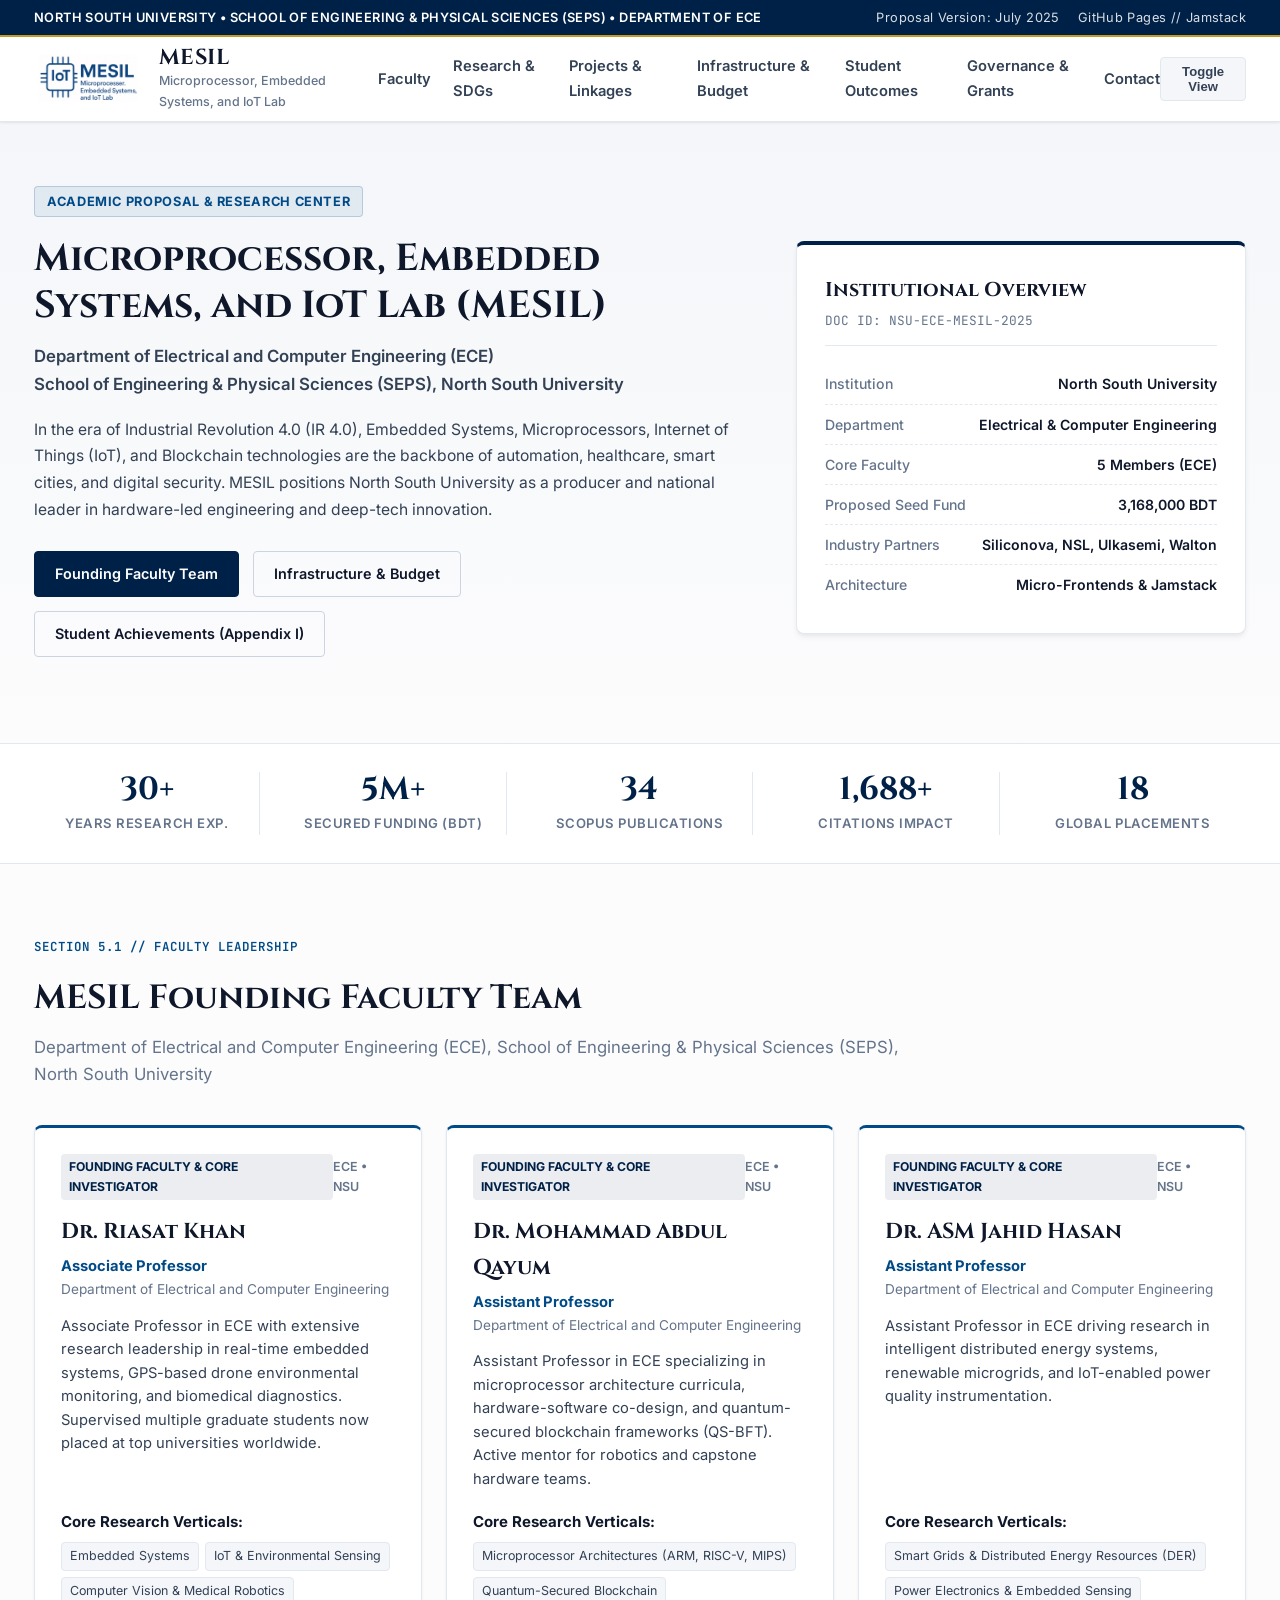
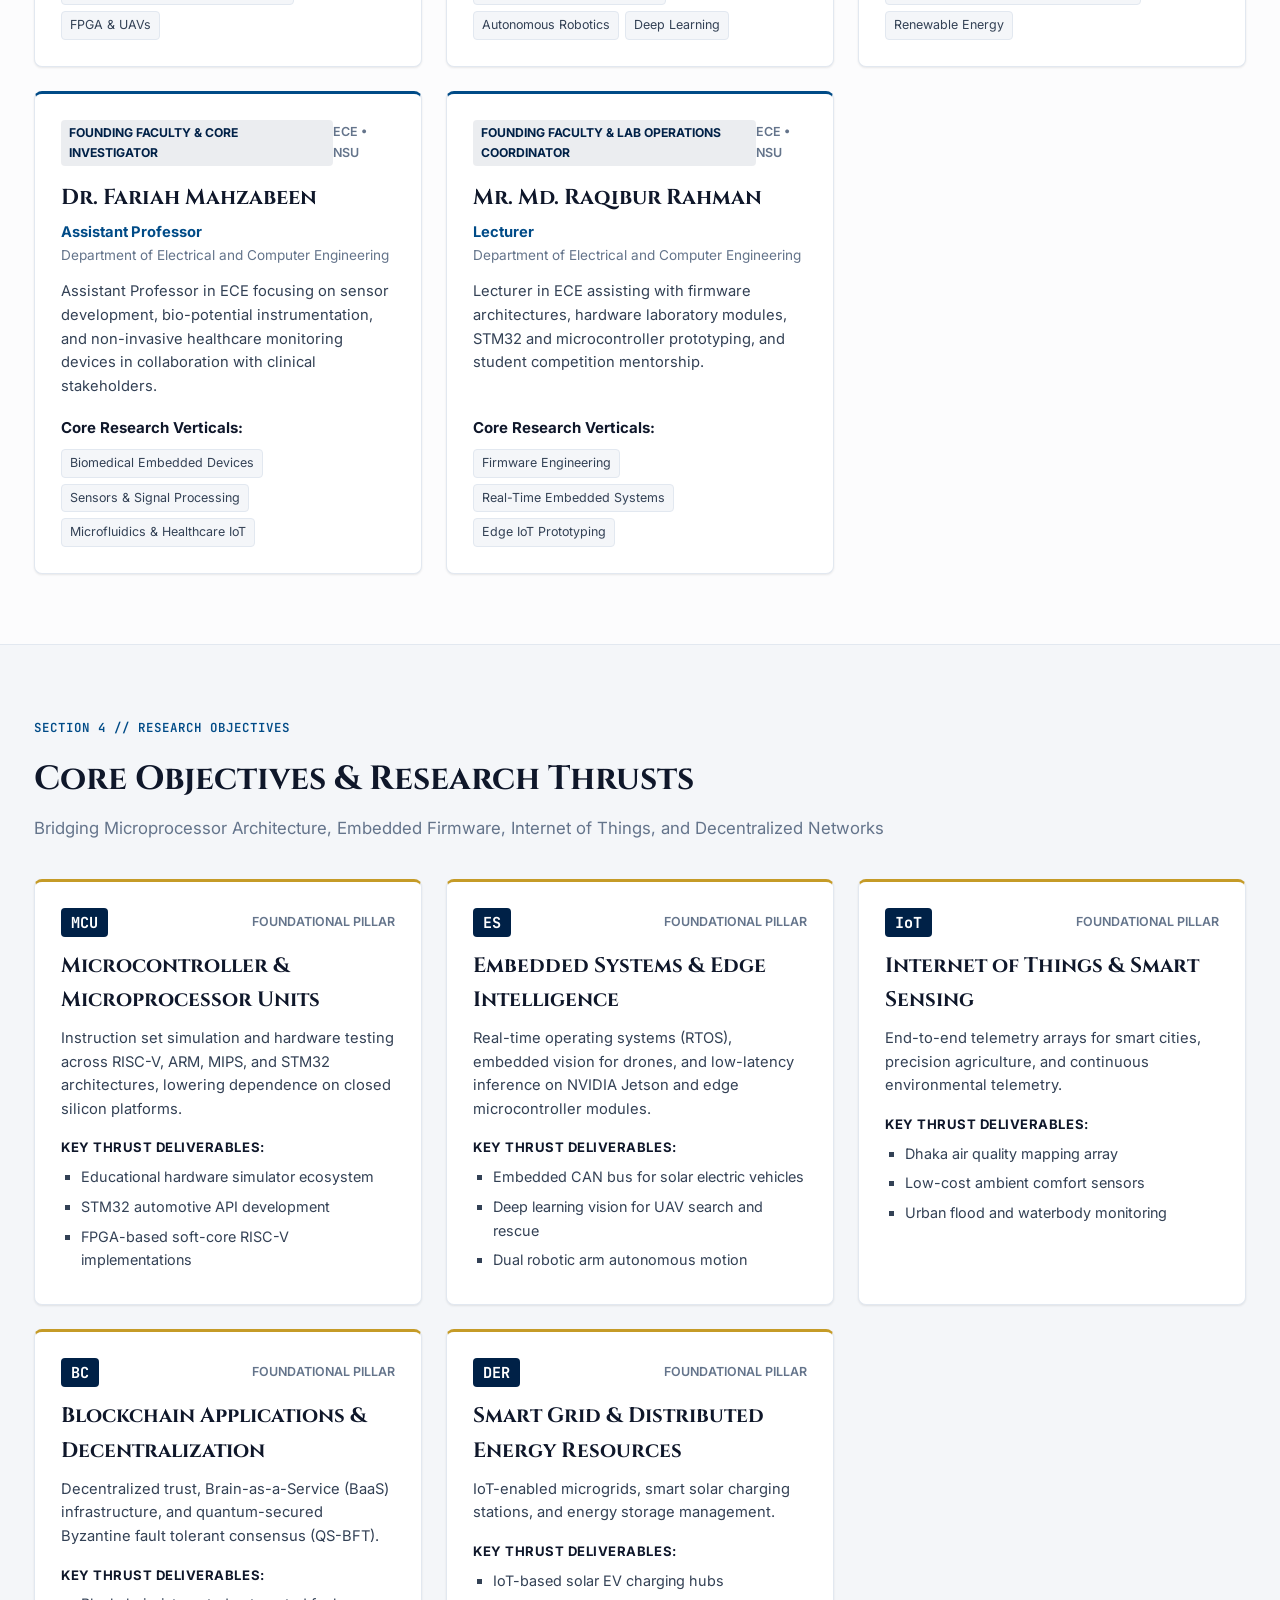
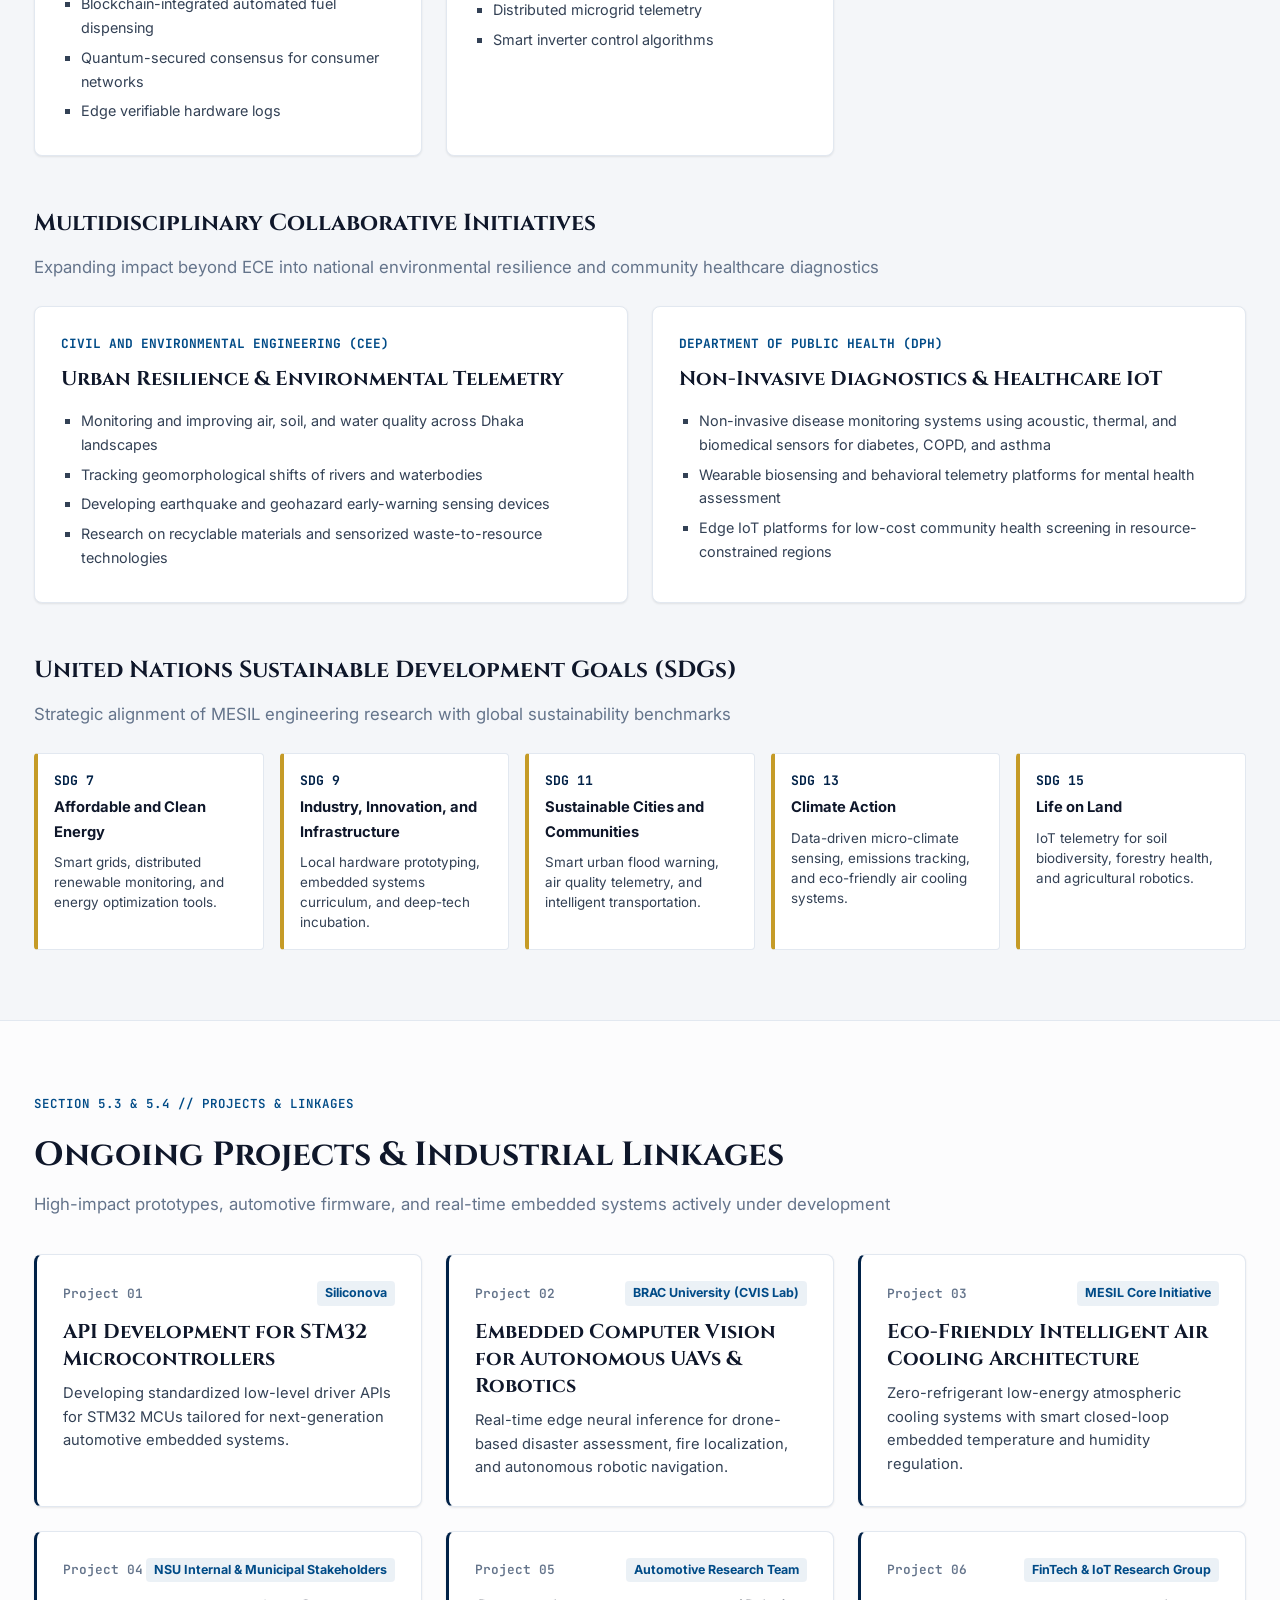
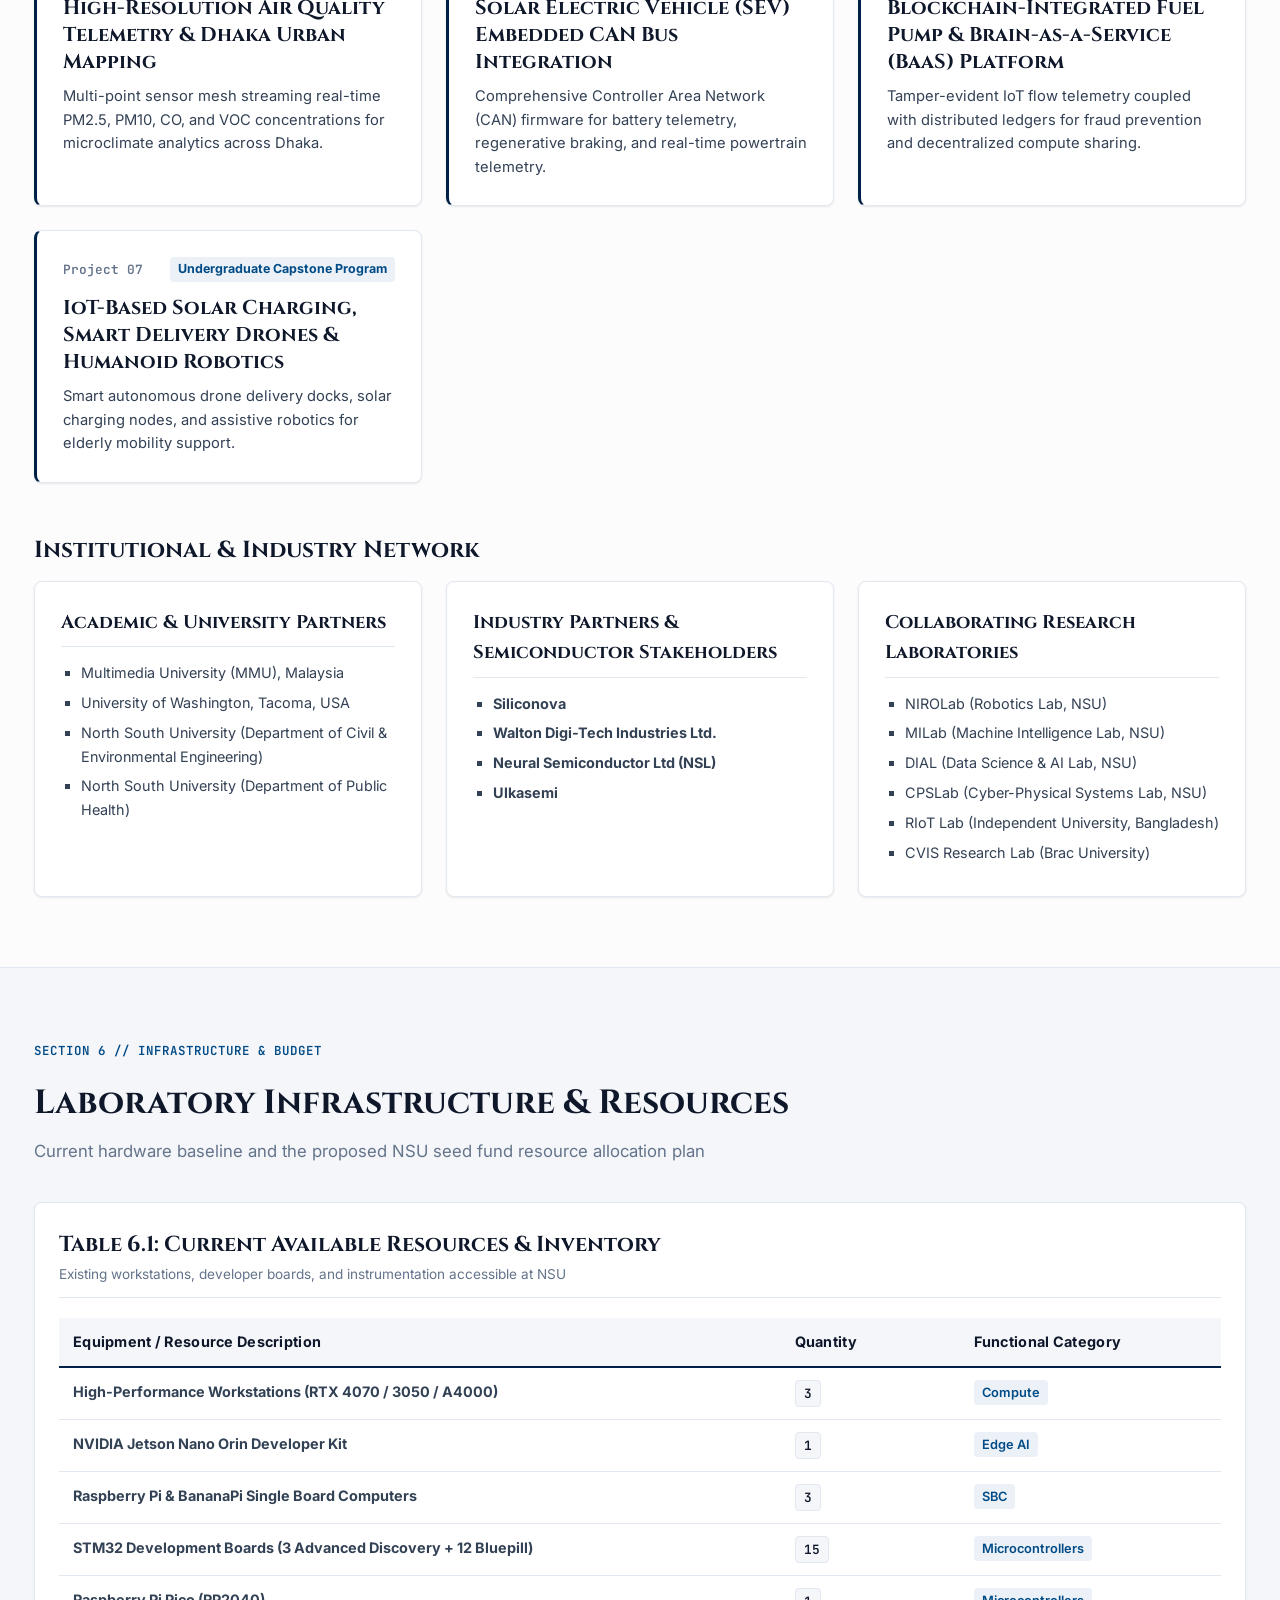
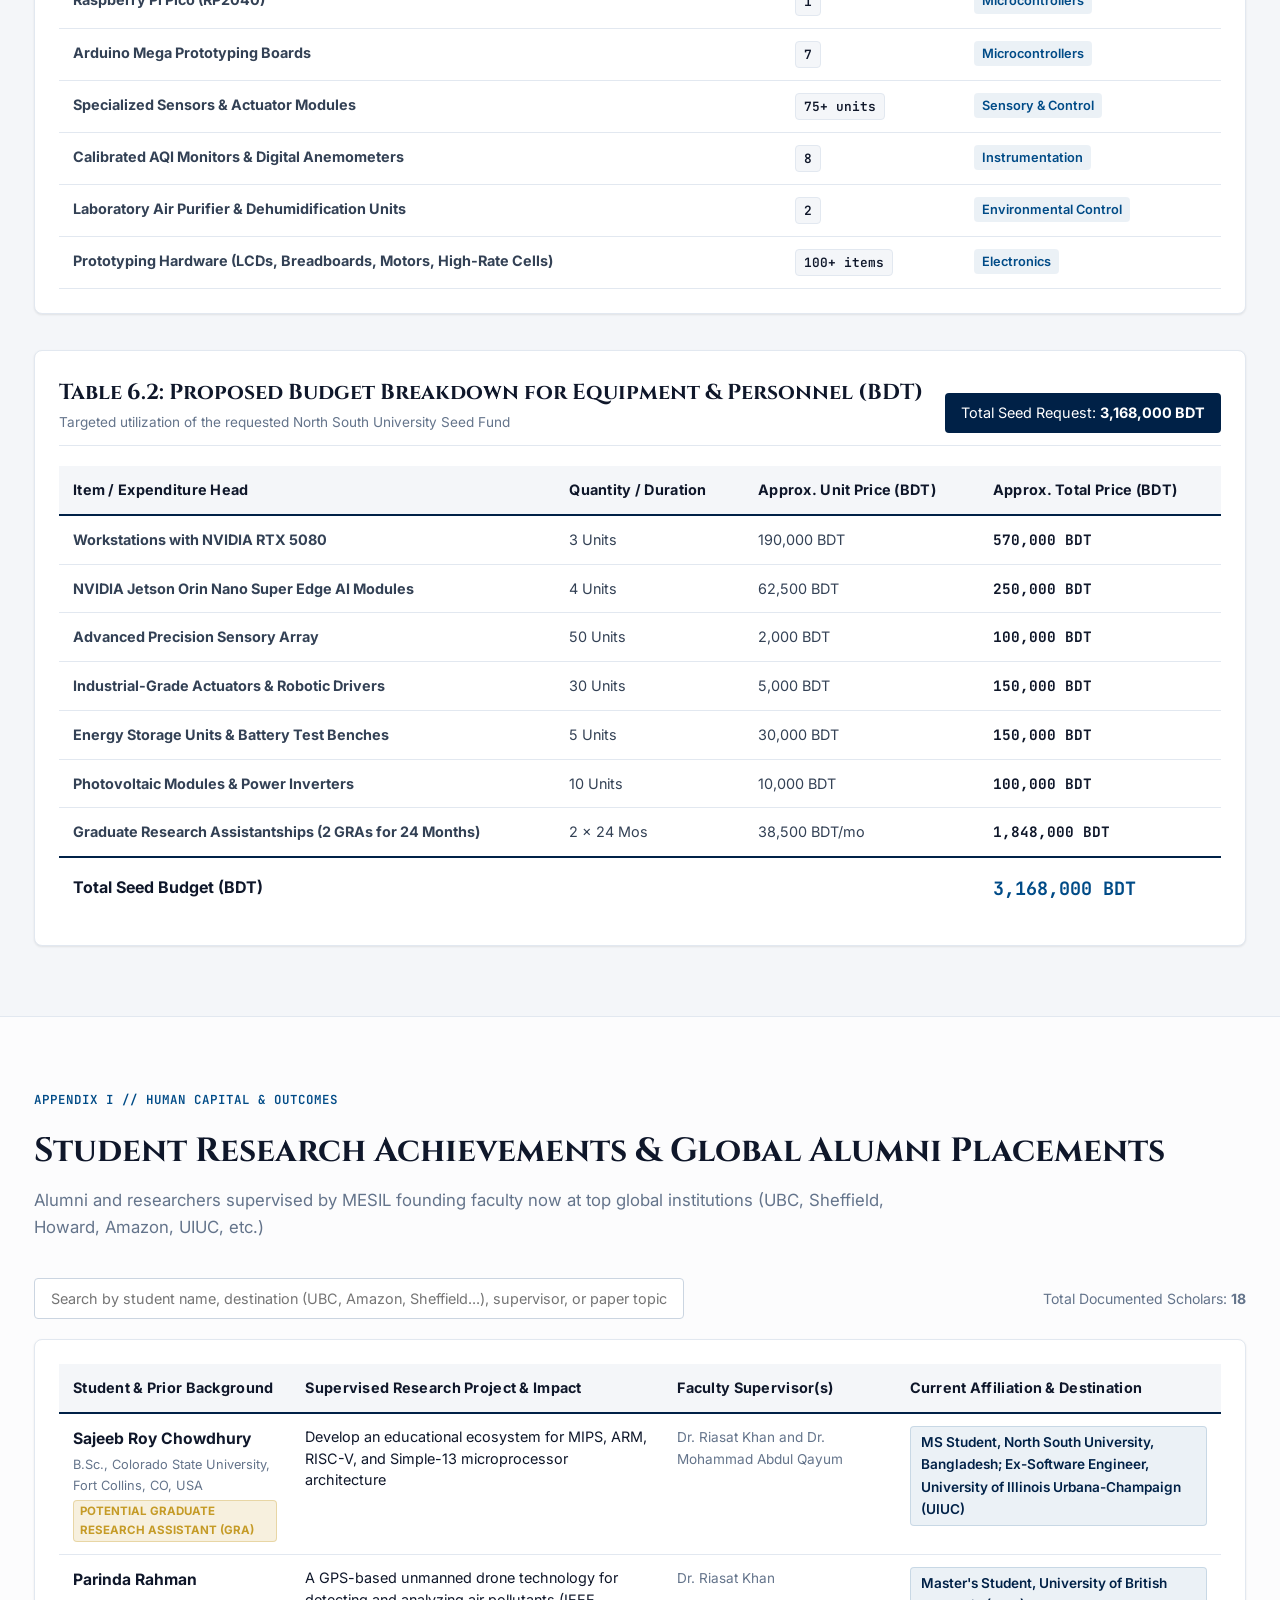
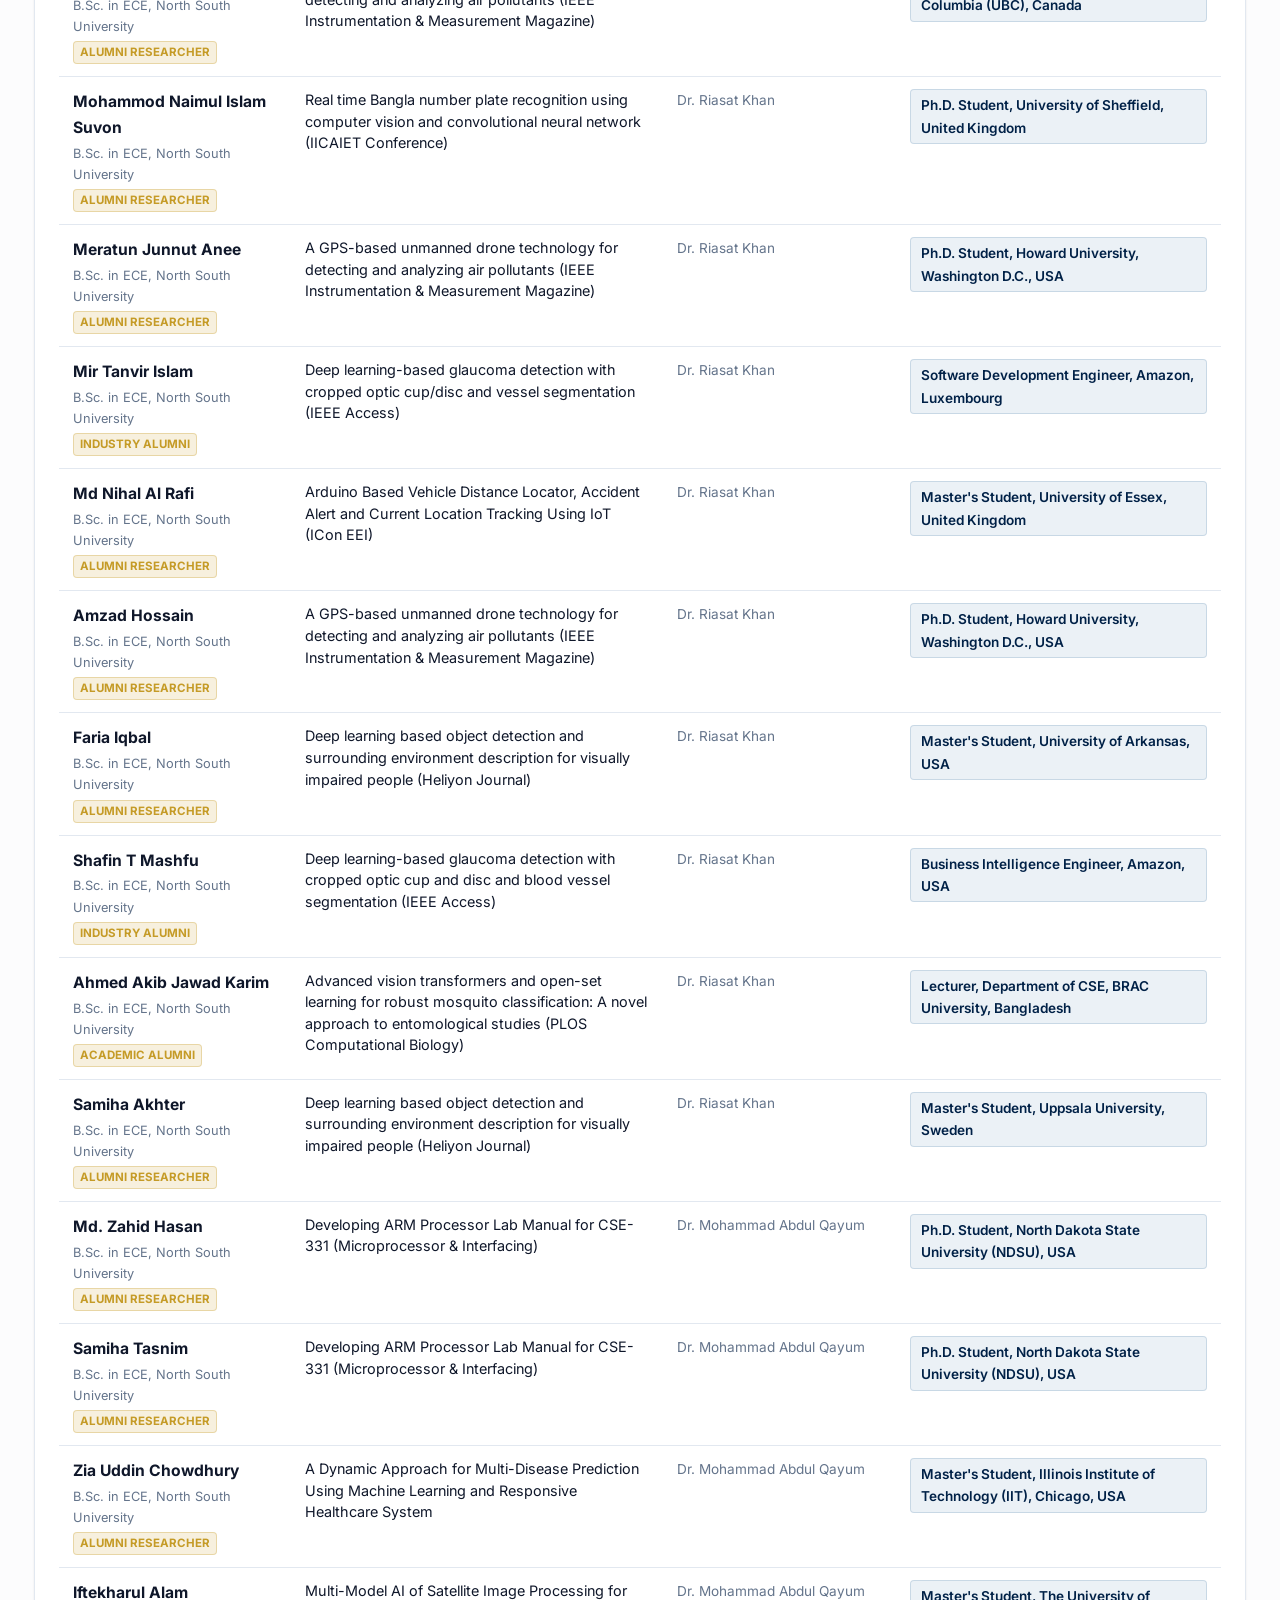
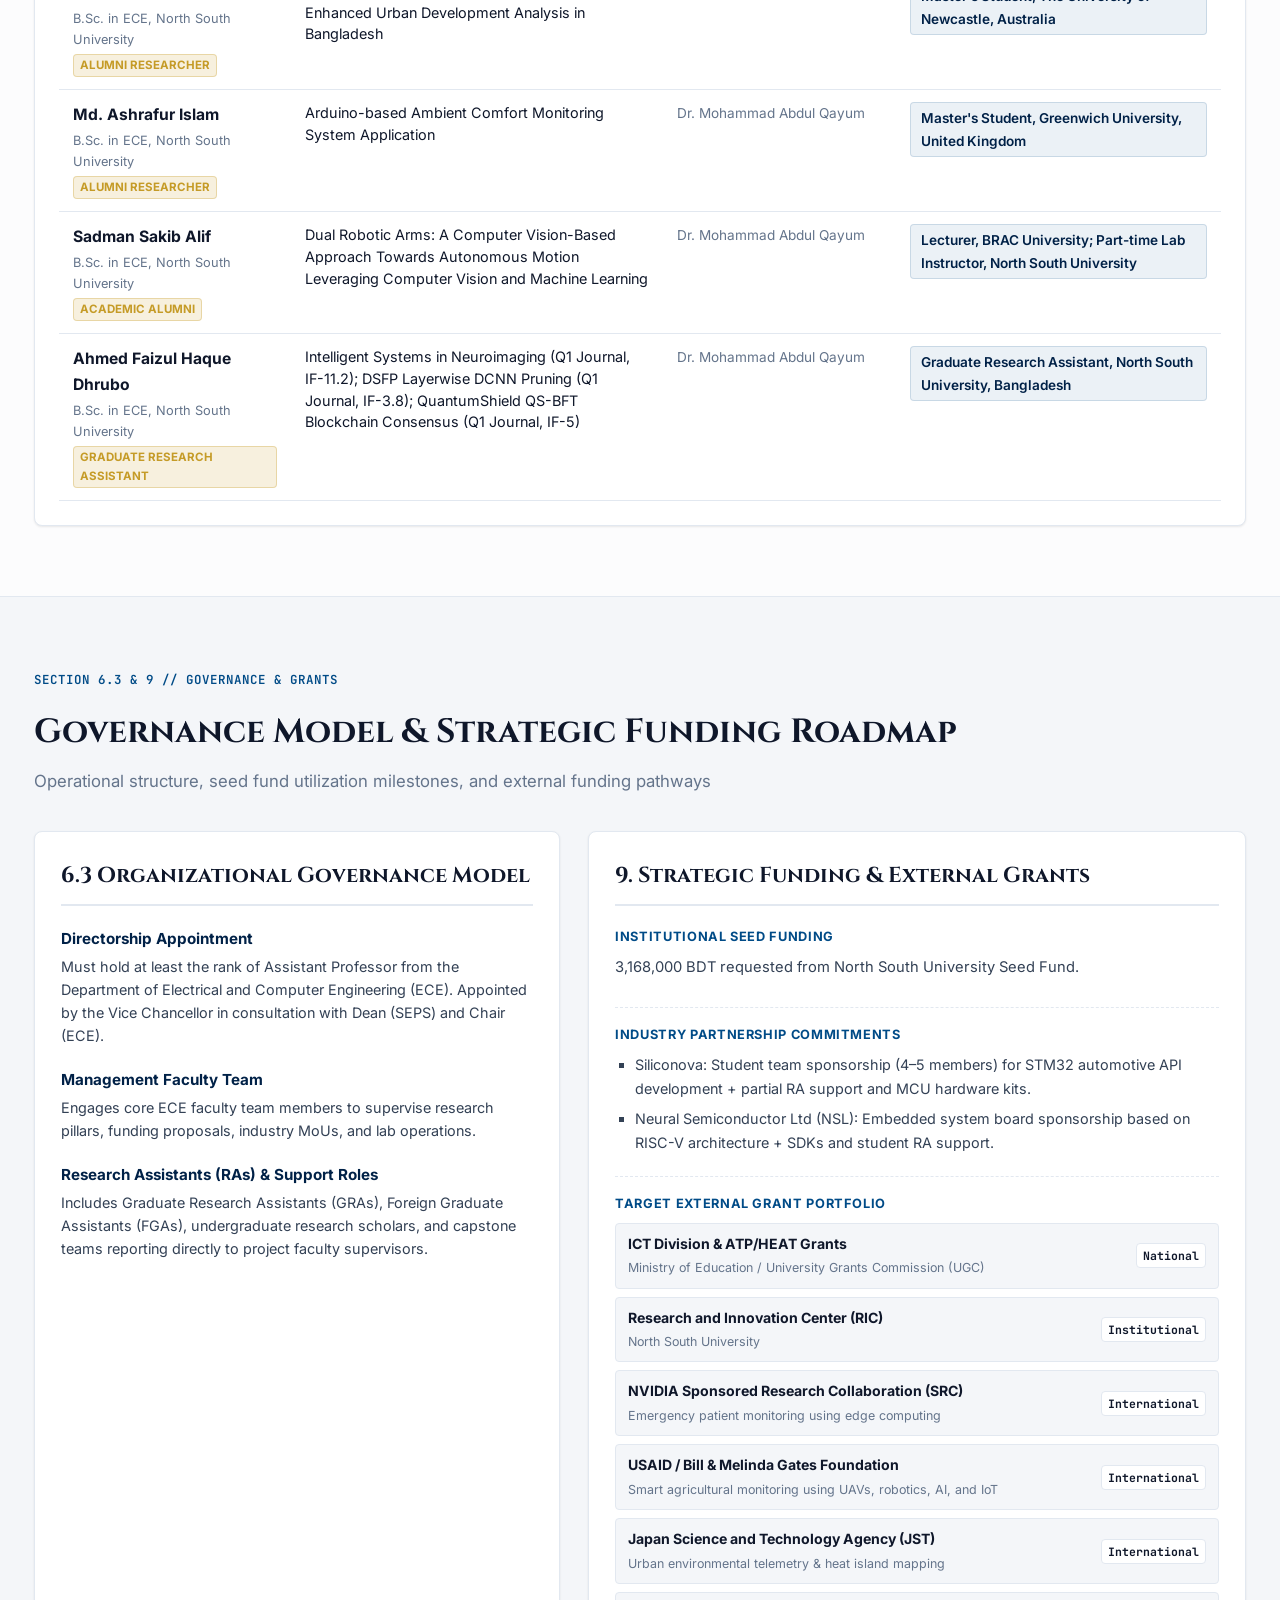
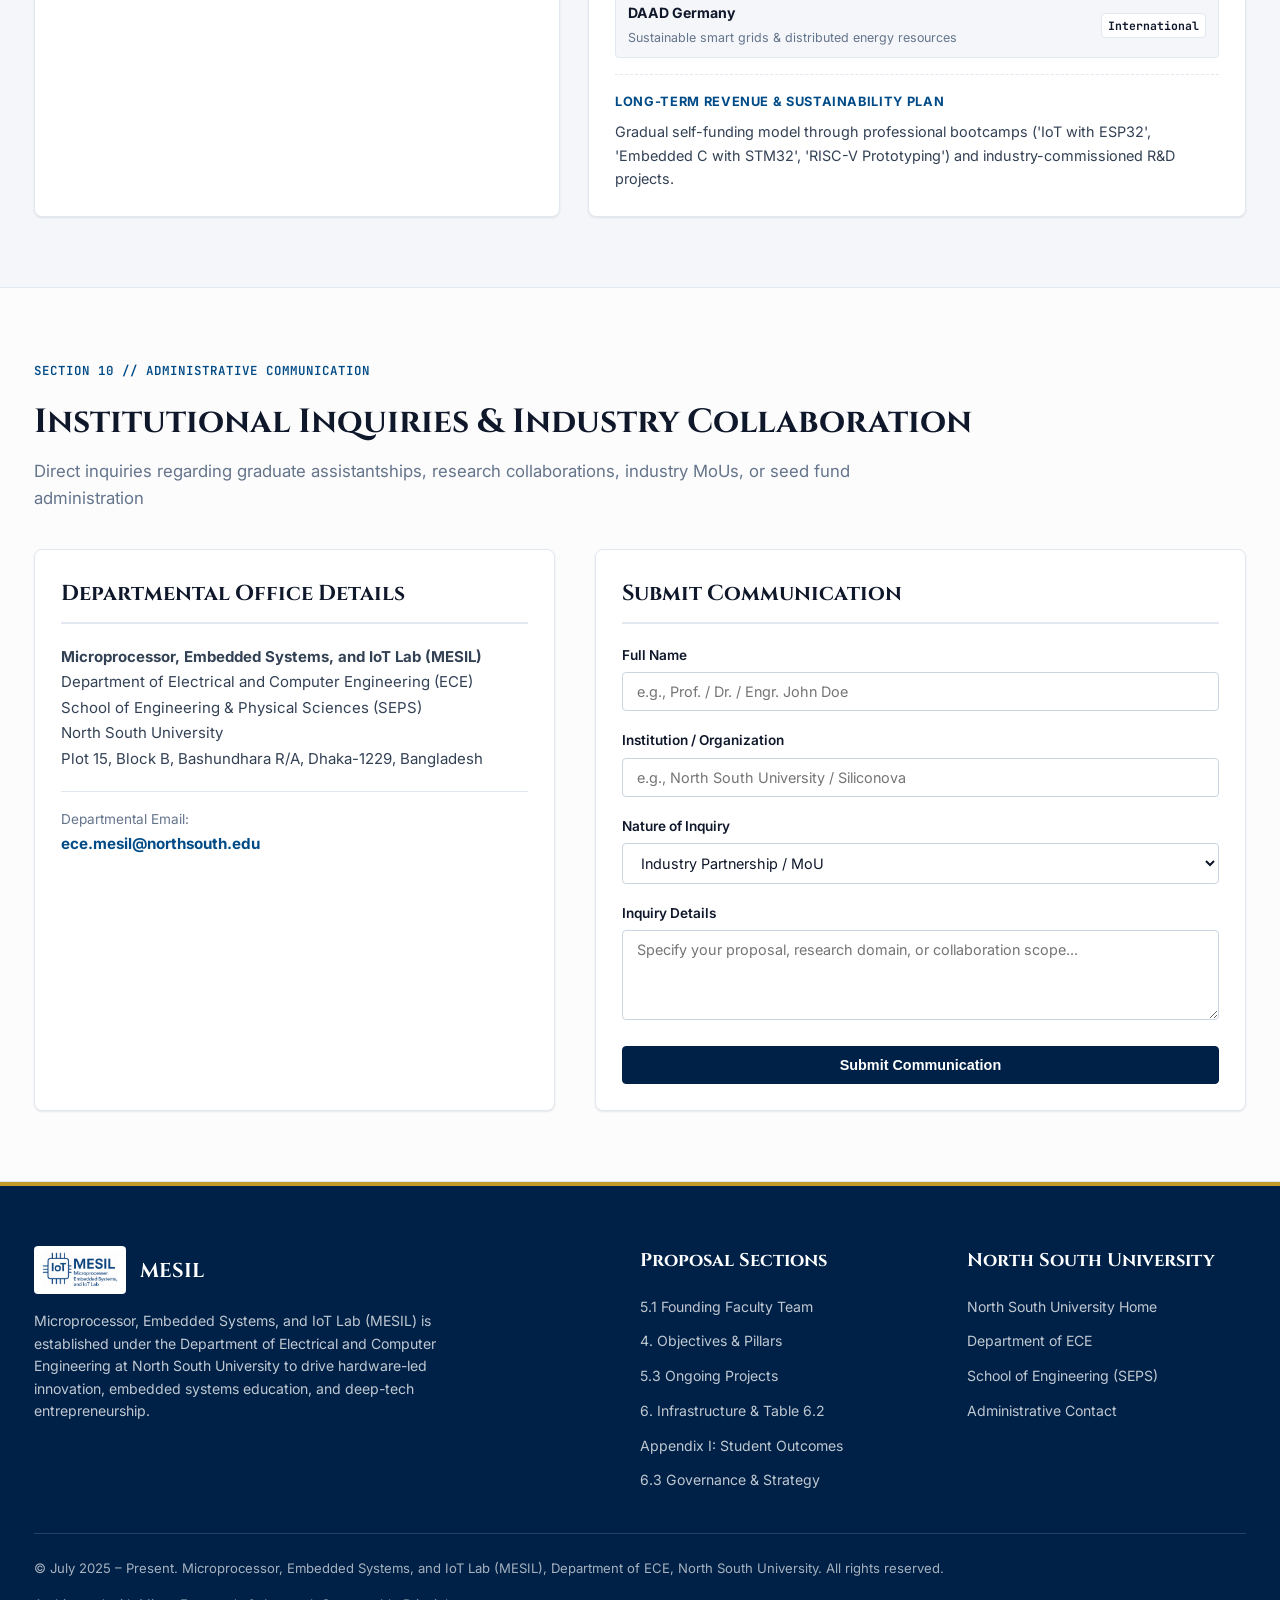
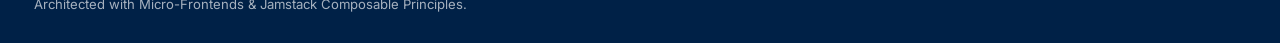
==== commit 88761170: "feat: complete academic Jamstack and Micro-Frontends architecture for MESIL NSU proposal" ====
--- a/index.html
+++ b/index.html
@@ -1,451 +1,340 @@
 <!DOCTYPE html>
-<html lang="en" data-theme="dark">
+<html lang="en" data-theme="light">
 <head>
   <meta charset="UTF-8">
   <meta name="viewport" content="width=device-width, initial-scale=1.0">
-  <title>MESIL - Materials & Energy Storage Innovation Lab</title>
+  <title>MESIL - Microprocessor, Embedded Systems, and IoT Lab | North South University</title>
   
-  <!-- SEO & Social Sharing -->
-  <meta name="description" content="MESIL (Materials & Energy Storage Innovation Lab) pioneers next-generation all-solid-state batteries, generative AI for crystal discovery, and sustainable electrocatalytic systems.">
-  <meta name="keywords" content="solid-state batteries, energy storage, AI materials discovery, electrocatalysis, synchrotron diagnostics, MESIL">
-  <meta name="author" content="Prof. Rafsan Mallik & MESIL Team">
-  <meta property="og:title" content="MESIL - Materials & Energy Storage Innovation Lab">
-  <meta property="og:description" content="Pioneering Next-Generation Energy Architectures & Intelligent Materials.">
-  <meta property="og:type" content="website">
-  
-  <!-- Theme Avoidance Script (Zero FOUC) -->
+  <!-- Institutional SEO & Meta -->
+  <meta name="description" content="Official Institutional Portal & Proposal for the Microprocessor, Embedded Systems, and IoT Lab (MESIL) at Department of ECE, North South University (NSU).">
+  <meta name="keywords" content="MESIL, North South University, ECE, Microprocessor, Embedded Systems, IoT, Blockchain, RISC-V, ARM, STM32, Smart Grid, SEPS">
+  <meta name="author" content="MESIL Founding Faculty, Department of ECE, North South University">
+  <meta property="og:title" content="MESIL - Microprocessor, Embedded Systems, and IoT Lab (NSU)">
+  <meta property="og:description" content="Department of Electrical and Computer Engineering (ECE), School of Engineering & Physical Sciences (SEPS), North South University.">
+  <meta property="og:image" content="assets/mesil-logo.png">
+
+  <!-- Immediate Theme Initializer -->
   <script>
     (function() {
       const savedTheme = localStorage.getItem('mesil-theme');
       if (savedTheme) {
         document.documentElement.setAttribute('data-theme', savedTheme);
-      } else if (window.matchMedia && window.matchMedia('(prefers-color-scheme: light)').matches) {
-        document.documentElement.setAttribute('data-theme', 'light');
       }
     })();
   </script>
 
   <link rel="stylesheet" href="css/styles.css">
-  <link rel="icon" type="image/svg+xml" href="data:image/svg+xml,<svg xmlns='http://www.w3.org/2000/svg' viewBox='0 0 24 24' fill='%2306b6d4'><path d='M15 7h1a2 2 0 0 1 2 2v6a2 2 0 0 1-2 2h-1M6 7H5a2 2 0 0 0-2 2v6a2 2 0 0 0 2 2h1M23 11v2M11 7l-3 5h4l-2 5'/></svg>">
+  <link rel="icon" type="image/png" href="assets/mesil-logo.png">
 </head>
 <body>
 
-  <!-- Ambient Animated Background Lights -->
-  <div class="ambient-glow" aria-hidden="true">
-    <div class="ambient-blob-1"></div>
-    <div class="ambient-blob-2"></div>
-    <div class="ambient-grid"></div>
+  <!-- Top Institutional Masthead -->
+  <div class="top-institutional-bar">
+    <div class="container top-bar-flex">
+      <div class="top-institution-title">
+        North South University • School of Engineering & Physical Sciences (SEPS) • Department of ECE
+      </div>
+      <div class="top-right-meta">
+        <span>Proposal Version: July 2025</span>
+        <span id="repo-badge-text">GitHub Pages // Jamstack</span>
+      </div>
+    </div>
   </div>
 
-  <!-- Header / Navigation -->
+  <!-- Main Academic Header -->
   <header class="site-header" id="top">
-    <div class="container nav-container">
-      <a href="#top" class="brand-link" aria-label="MESIL Homepage">
-        <div class="brand-logo-icon">
-          <svg width="24" height="24" viewBox="0 0 24 24" fill="none" stroke="currentColor" stroke-width="2.5"><polygon points="12 2 2 7 12 12 22 7 12 2"></polygon><polyline points="2 17 12 22 22 17"></polyline><polyline points="2 12 12 17 22 12"></polyline></svg>
-        </div>
-        <div class="brand-text-group">
-          <span class="brand-acronym">MESIL</span>
-          <span class="brand-institution">Energy & Materials Lab</span>
+    <div class="container header-flex">
+      <a href="#top" class="brand-wrapper">
+        <img src="assets/mesil-logo.png" alt="MESIL Official Logo" class="brand-logo-img">
+        <div class="brand-meta-group">
+          <span class="brand-title">MESIL</span>
+          <span class="brand-sub">Microprocessor, Embedded Systems, and IoT Lab</span>
         </div>
       </a>
 
       <!-- Desktop Nav -->
-      <nav class="desktop-nav" aria-label="Main Navigation">
-        <a href="#research" class="nav-item">Research</a>
-        <a href="#publications" class="nav-item">Publications</a>
-        <a href="#team" class="nav-item">Team</a>
-        <a href="#facilities" class="nav-item">Facilities</a>
-        <a href="#news" class="nav-item">News</a>
-        <a href="#contact" class="nav-item">Contact</a>
+      <nav aria-label="Institutional Navigation">
+        <ul class="nav-links">
+          <li><a href="#faculty" class="nav-link">Faculty</a></li>
+          <li><a href="#research" class="nav-link">Research & SDGs</a></li>
+          <li><a href="#projects" class="nav-link">Projects & Linkages</a></li>
+          <li><a href="#infrastructure" class="nav-link">Infrastructure & Budget</a></li>
+          <li><a href="#students" class="nav-link">Student Outcomes</a></li>
+          <li><a href="#governance" class="nav-link">Governance & Grants</a></li>
+          <li><a href="#contact" class="nav-link">Contact</a></li>
+        </ul>
       </nav>
 
-      <!-- Nav Actions -->
-      <div class="nav-actions">
-        <!-- Theme Switcher -->
-        <button id="theme-toggle-btn" class="btn-icon-toggle" aria-label="Toggle Theme" title="Toggle Light/Dark Theme">
-          <span id="theme-icon">
-            <svg width="20" height="20" viewBox="0 0 24 24" fill="none" stroke="currentColor" stroke-width="2"><circle cx="12" cy="12" r="5"></circle><line x1="12" y1="1" x2="12" y2="3"></line><line x1="12" y1="21" x2="12" y2="23"></line><line x1="4.22" y1="4.22" x2="5.64" y2="5.64"></line><line x1="18.36" y1="18.36" x2="19.78" y2="19.78"></line><line x1="1" y1="12" x2="3" y2="12"></line><line x1="21" y1="12" x2="23" y2="12"></line><line x1="4.22" y1="19.78" x2="5.64" y2="18.36"></line><line x1="18.36" y1="5.64" x2="19.78" y2="4.22"></line></svg>
-          </span>
+      <!-- Controls -->
+      <div class="header-controls">
+        <button id="theme-toggle-btn" class="theme-btn" aria-label="Toggle Theme">
+          Toggle View
         </button>
-
-        <!-- GitHub Repo Quick Link -->
-        <a href="https://github.com" target="_blank" rel="noopener noreferrer" class="btn btn-outline btn-sm dynamic-github-link" title="View Source on GitHub">
-          <svg width="18" height="18" viewBox="0 0 24 24" fill="none" stroke="currentColor" stroke-width="2"><path d="M9 19c-5 1.5-5-2.5-7-3m14 6v-3.87a3.37 3.37 0 0 0-.94-2.61c3.14-.35 6.44-1.54 6.44-7A5.44 5.44 0 0 0 20 4.77 5.07 5.07 0 0 0 19.91 1S18.73.65 16 2.48a13.38 13.38 0 0 0-7 0C6.27.65 5.09 1 5.09 1A5.07 5.07 0 0 0 5 4.77a5.44 5.44 0 0 0-1.5 3.78c0 5.42 3.3 6.61 6.44 7A3.37 3.37 0 0 0 9 18.13V22"></path></svg>
-          <span>GitHub</span>
-        </a>
-
-        <!-- Mobile Menu Toggle -->
-        <button id="mobile-menu-btn" class="btn-mobile-menu" aria-label="Open Mobile Menu">
-          <svg width="22" height="22" viewBox="0 0 24 24" fill="none" stroke="currentColor" stroke-width="2"><line x1="3" y1="12" x2="21" y2="12"></line><line x1="3" y1="6" x2="21" y2="6"></line><line x1="3" y1="18" x2="21" y2="18"></line></svg>
+        <button id="mobile-menu-btn" class="mobile-menu-btn" aria-label="Open Navigation Menu">
+          Menu
         </button>
       </div>
     </div>
+
+    <!-- Mobile Drawer -->
+    <div id="mobile-nav-drawer" class="mobile-drawer">
+      <a href="#faculty" class="nav-link">Faculty Leadership</a>
+      <a href="#research" class="nav-link">Research & SDGs</a>
+      <a href="#projects" class="nav-link">Projects & Linkages</a>
+      <a href="#infrastructure" class="nav-link">Infrastructure & Budget</a>
+      <a href="#students" class="nav-link">Student Outcomes</a>
+      <a href="#governance" class="nav-link">Governance & Grants</a>
+      <a href="#contact" class="nav-link">Institutional Contact</a>
+    </div>
   </header>
 
-  <!-- Mobile Nav Drawer -->
-  <div id="mobile-nav-drawer" class="mobile-nav-drawer">
-    <a href="#research" class="nav-item">Research Thrusts</a>
-    <a href="#publications" class="nav-item">Publications</a>
-    <a href="#team" class="nav-item">Team Members</a>
-    <a href="#facilities" class="nav-item">Lab Facilities</a>
-    <a href="#news" class="nav-item">News & Awards</a>
-    <a href="#contact" class="nav-item">Contact & Join Us</a>
-  </div>
-
-  <!-- Hero Section -->
-  <section class="hero-section" id="hero">
+  <!-- Hero Academic Banner -->
+  <section class="hero-academic-banner">
     <div class="container hero-grid">
-      <div class="hero-content">
-        <div class="hero-pill-badge">
-          <span class="pulse-dot"></span>
-          <span>Materials & Energy Storage Innovation Lab</span>
-        </div>
-
-        <h1 class="hero-title">
-          Engineering the <span class="text-gradient">Next Frontier</span> of Clean Energy Materials.
+      <div class="hero-text-block">
+        <span class="academic-badge">Academic Proposal & Research Center</span>
+        <h1 class="hero-doc-title">
+          Microprocessor, Embedded Systems, and IoT Lab (MESIL)
         </h1>
-
-        <p class="hero-subtitle">
-          We combine atomic-precision synthesis, generative AI crystal diffusion, and operando synchrotron diagnostics to invent safe solid-state batteries and decarbonization catalysts.
+        <div class="hero-dept-subtitle">
+          Department of Electrical and Computer Engineering (ECE)<br>
+          School of Engineering & Physical Sciences (SEPS), North South University
+        </div>
+        <p class="hero-summary-text">
+          In the era of Industrial Revolution 4.0 (IR 4.0), Embedded Systems, Microprocessors, Internet of Things (IoT), and Blockchain technologies are the backbone of automation, healthcare, smart cities, and digital security. MESIL positions North South University as a producer and national leader in hardware-led engineering and deep-tech innovation.
         </p>
-
-        <div class="hero-buttons">
-          <a href="#research" class="btn btn-primary">
-            Explore Research
-            <svg width="18" height="18" viewBox="0 0 24 24" fill="none" stroke="currentColor" stroke-width="2"><line x1="5" y1="12" x2="19" y2="12"></line><polyline points="12 5 19 12 12 19"></polyline></svg>
+        <div class="hero-actions-group">
+          <a href="#faculty" class="btn-academic btn-academic-primary">
+            Founding Faculty Team
           </a>
-          <a href="#publications" class="btn btn-outline">
-            Browse Publications
+          <a href="#infrastructure" class="btn-academic btn-academic-outline">
+            Infrastructure & Budget
           </a>
-          <a href="#contact" class="btn btn-outline">
-            Join the Lab
+          <a href="#students" class="btn-academic btn-academic-outline">
+            Student Achievements (Appendix I)
           </a>
         </div>
-
-        <!-- Live Stats Counters -->
-        <div class="stats-strip" id="hero-stats-container">
-          <!-- Dynamically populated via JS -->
-        </div>
-      </div>
-
-      <!-- Hero Visual Interactive Card -->
-      <div class="hero-visual-card">
-        <div class="hero-visual-header">
-          <div class="live-indicator">
-            <span class="pulse-dot"></span>
-            <span>MESIL LAB INTERFACE // LIVE</span>
-          </div>
-          <span style="font-size: 0.75rem; font-family: var(--font-mono); color: var(--accent-cyan);">github.io ready</span>
-        </div>
-
-        <div class="orbit-canvas-container">
-          <div class="central-atom-core">
-            <svg width="40" height="40" viewBox="0 0 24 24" fill="none" stroke="#ffffff" stroke-width="2"><circle cx="12" cy="12" r="3"/><path d="M19.4 15a1.65 1.65 0 0 0 .33 1.82l.06.06a2 2 0 0 1 0 2.83 2 2 0 0 1-2.83 0l-.06-.06a1.65 1.65 0 0 0-1.82-.33 1.65 1.65 0 0 0-1 1.51V21a2 2 0 0 1-2 2 2 2 0 0 1-2-2v-.09A1.65 1.65 0 0 0 9 19.4a1.65 1.65 0 0 0-1.82.33l-.06.06a2 2 0 0 1-2.83 0 2 2 0 0 1 0-2.83l.06-.06a1.65 1.65 0 0 0 .33-1.82 1.65 1.65 0 0 0-1.51-1H3a2 2 0 0 1-2-2 2 2 0 0 1 2-2h.09A1.65 1.65 0 0 0 4.6 9a1.65 1.65 0 0 0-.33-1.82l-.06-.06a2 2 0 0 1 0-2.83 2 2 0 0 1 2.83 0l.06.06a1.65 1.65 0 0 0 1.82.33H9a1.65 1.65 0 0 0 1-1.51V3a2 2 0 0 1 2-2 2 2 0 0 1 2 2v.09a1.65 1.65 0 0 0 1 1.51 1.65 1.65 0 0 0 1.82-.33l.06-.06a2 2 0 0 1 2.83 0 2 2 0 0 1 0 2.83l-.06.06a1.65 1.65 0 0 0-.33 1.82V9a1.65 1.65 0 0 0 1.51 1H21a2 2 0 0 1 2 2 2 2 0 0 1-2 2h-.09a1.65 1.65 0 0 0-1.51 1z"/></svg>
-            <div class="core-pulse-ring"></div>
-          </div>
-
-          <div class="thrust-badge b-1" onclick="openThrustModal('solid-state')">
-            <svg width="14" height="14" viewBox="0 0 24 24" fill="none" stroke="#10b981" stroke-width="2.5"><polyline points="20 6 9 17 4 12"></polyline></svg>
-            Solid-State Batteries
-          </div>
-          <div class="thrust-badge b-2" onclick="openThrustModal('ai-materials')">
-            <svg width="14" height="14" viewBox="0 0 24 24" fill="none" stroke="#06b6d4" stroke-width="2.5"><polyline points="20 6 9 17 4 12"></polyline></svg>
-            AI Crystal Discovery
-          </div>
-          <div class="thrust-badge b-3" onclick="openThrustModal('electrocatalysis')">
-            <svg width="14" height="14" viewBox="0 0 24 24" fill="none" stroke="#f59e0b" stroke-width="2.5"><polyline points="20 6 9 17 4 12"></polyline></svg>
-            CO₂ Electrocatalysis
-          </div>
-          <div class="thrust-badge b-4" onclick="openThrustModal('operando')">
-            <svg width="14" height="14" viewBox="0 0 24 24" fill="none" stroke="#8b5cf6" stroke-width="2.5"><polyline points="20 6 9 17 4 12"></polyline></svg>
-            Operando X-ray
-          </div>
-        </div>
-
-        <div style="font-size: 0.85rem; color: var(--text-muted); text-align: center; border-top: 1px solid var(--border-subtle); padding-top: 12px;">
-          Click any research badge to open deep-dive technical insights.
+      </div>
+
+      <!-- Hero Summary Card -->
+      <div class="hero-meta-panel">
+        <div class="panel-header">
+          <h3 class="panel-title">Institutional Overview</h3>
+          <div class="panel-doc-meta">DOC ID: NSU-ECE-MESIL-2025</div>
+        </div>
+        <div class="panel-data-row">
+          <span class="panel-label">Institution</span>
+          <span class="panel-val">North South University</span>
+        </div>
+        <div class="panel-data-row">
+          <span class="panel-label">Department</span>
+          <span class="panel-val">Electrical & Computer Engineering</span>
+        </div>
+        <div class="panel-data-row">
+          <span class="panel-label">Core Faculty</span>
+          <span class="panel-val">5 Members (ECE)</span>
+        </div>
+        <div class="panel-data-row">
+          <span class="panel-label">Proposed Seed Fund</span>
+          <span class="panel-val">3,168,000 BDT</span>
+        </div>
+        <div class="panel-data-row">
+          <span class="panel-label">Industry Partners</span>
+          <span class="panel-val">Siliconova, NSL, Ulkasemi, Walton</span>
+        </div>
+        <div class="panel-data-row">
+          <span class="panel-label">Architecture</span>
+          <span class="panel-val">Micro-Frontends & Jamstack</span>
         </div>
       </div>
     </div>
   </section>
 
-  <!-- Research Thrusts Section -->
-  <section class="section" id="research">
-    <div class="container">
-      <div class="section-header">
-        <span class="section-tag">Scientific Thrusts</span>
-        <h2 class="section-title">Core Research Areas</h2>
-        <p class="section-lead">
-          Our multidisciplinary lab bridges computational chemistry, nanomanufacturing, and advanced energy storage systems.
+  <!-- Institutional Metrics Bar -->
+  <section class="metrics-strip">
+    <div class="container metrics-grid">
+      <div class="metric-cell">
+        <div class="metric-figure">30+</div>
+        <div class="metric-title">Years Research Exp.</div>
+      </div>
+      <div class="metric-cell">
+        <div class="metric-figure">5M+</div>
+        <div class="metric-title">Secured Funding (BDT)</div>
+      </div>
+      <div class="metric-cell">
+        <div class="metric-figure">34</div>
+        <div class="metric-title">Scopus Publications</div>
+      </div>
+      <div class="metric-cell">
+        <div class="metric-figure">1,688+</div>
+        <div class="metric-title">Citations Impact</div>
+      </div>
+      <div class="metric-cell">
+        <div class="metric-figure">18</div>
+        <div class="metric-title">Global Placements</div>
+      </div>
+    </div>
+  </section>
+
+  <!-- Main Content Sections (Micro-Frontend Mounts) -->
+  <main>
+    <!-- Section 5.1: Faculty Leadership Mount -->
+    <section class="academic-section" id="faculty">
+      <div class="container" id="mfe-faculty-mount">
+        <!-- Hydrated by modules/faculty-mfe.js -->
+      </div>
+    </section>
+
+    <!-- Section 4: Objectives & Research Pillars Mount -->
+    <section class="academic-section" id="research">
+      <div class="container" id="mfe-research-mount">
+        <!-- Hydrated by modules/research-mfe.js -->
+      </div>
+    </section>
+
+    <!-- Section 5.3 & 5.4: Projects & Collaborations Mount -->
+    <section class="academic-section" id="projects">
+      <div class="container" id="mfe-projects-mount">
+        <!-- Hydrated by modules/projects-mfe.js -->
+      </div>
+    </section>
+
+    <!-- Section 6: Infrastructure & Proposed Budget Mount -->
+    <section class="academic-section" id="infrastructure">
+      <div class="container" id="mfe-infrastructure-mount">
+        <!-- Hydrated by modules/infrastructure-mfe.js -->
+      </div>
+    </section>
+
+    <!-- Appendix I: Student Research Achievements Mount -->
+    <section class="academic-section" id="students">
+      <div class="container" id="mfe-students-mount">
+        <!-- Hydrated by modules/students-mfe.js -->
+      </div>
+    </section>
+
+    <!-- Section 6.3 & 9: Governance & Funding Strategy Mount -->
+    <section class="academic-section" id="governance">
+      <div class="container" id="mfe-governance-mount">
+        <!-- Hydrated by modules/governance-mfe.js -->
+      </div>
+    </section>
+
+    <!-- Contact & Institutional Inquiries -->
+    <section class="academic-section" id="contact">
+      <div class="container">
+        <div class="section-badge-wrapper">
+          <span class="institutional-badge">Section 10 // Administrative Communication</span>
+        </div>
+        <h2 class="academic-heading">Institutional Inquiries & Industry Collaboration</h2>
+        <p class="academic-subheading">
+          Direct inquiries regarding graduate assistantships, research collaborations, industry MoUs, or seed fund administration
         </p>
-      </div>
-
-      <div class="thrusts-grid" id="research-thrusts-container">
-        <!-- Rendered dynamically via JS -->
-      </div>
-    </div>
-  </section>
-
-  <!-- Publications Section -->
-  <section class="section" id="publications" style="background: rgba(13, 20, 36, 0.4);">
-    <div class="container">
-      <div class="section-header">
-        <span class="section-tag">Peer-Reviewed Impact</span>
-        <h2 class="section-title">Featured Publications</h2>
-        <p class="section-lead">
-          High-impact papers published in Nature Energy, Advanced Materials, ACS Nano, and premier research journals.
-        </p>
-      </div>
-
-      <!-- Controls: Search & Category Filter -->
-      <div class="publications-controls">
-        <div class="search-box-wrapper">
-          <svg class="search-icon" width="18" height="18" viewBox="0 0 24 24" fill="none" stroke="currentColor" stroke-width="2"><circle cx="11" cy="11" r="8"></circle><line x1="21" y1="21" x2="16.65" y2="16.65"></line></svg>
-          <input type="text" id="pub-search-input" class="input-search" placeholder="Search by paper title, author, keyword, journal...">
-        </div>
-
-        <div class="filter-pills" id="pub-category-filters">
-          <button class="filter-btn cat-filter-btn active" data-category="all">All Disciplines</button>
-          <button class="filter-btn cat-filter-btn" data-category="solid-state">Solid-State</button>
-          <button class="filter-btn cat-filter-btn" data-category="ai-materials">AI & Discovery</button>
-          <button class="filter-btn cat-filter-btn" data-category="electrocatalysis">Electrocatalysis</button>
-          <button class="filter-btn cat-filter-btn" data-category="operando">Operando</button>
-        </div>
-
-        <div class="filter-pills" id="pub-year-filters">
-          <button class="filter-btn year-filter-btn active" data-year="all">All Years</button>
-          <button class="filter-btn year-filter-btn" data-year="2026">2026</button>
-          <button class="filter-btn year-filter-btn" data-year="2025">2025</button>
-          <button class="filter-btn year-filter-btn" data-year="2024">2024</button>
-        </div>
-      </div>
-
-      <!-- Publications List Container -->
-      <div class="publications-list" id="publications-container">
-        <!-- Rendered dynamically via JS -->
-      </div>
-    </div>
-  </section>
-
-  <!-- Team Members Section -->
-  <section class="section" id="team">
-    <div class="container">
-      <div class="section-header">
-        <span class="section-tag">Innovators</span>
-        <h2 class="section-title">Lab Members & Scholars</h2>
-        <p class="section-lead">
-          Meet the scientists, engineers, and graduate researchers pioneering sustainable energy systems.
-        </p>
-      </div>
-
-      <!-- Team Filter Tabs -->
-      <div class="team-tabs">
-        <button class="team-tab-btn active" data-role="all">All Members</button>
-        <button class="team-tab-btn" data-role="pi">Principal Investigator</button>
-        <button class="team-tab-btn" data-role="postdoc">Postdoctoral Fellows</button>
-        <button class="team-tab-btn" data-role="phd">Ph.D. Researchers</button>
-        <button class="team-tab-btn" data-role="alumni">Lab Alumni</button>
-      </div>
-
-      <!-- Team Cards Grid -->
-      <div class="team-grid" id="team-grid-container">
-        <!-- Rendered dynamically via JS -->
-      </div>
-    </div>
-  </section>
-
-  <!-- Facilities & Equipment Section -->
-  <section class="section" id="facilities" style="background: rgba(13, 20, 36, 0.4);">
-    <div class="container">
-      <div class="section-header">
-        <span class="section-tag">Infrastructure</span>
-        <h2 class="section-title">Equipment & Facilities</h2>
-        <p class="section-lead">
-          State-of-the-art battery fabrication gloveboxes, GPU compute clusters, and operando spectroscopy suites.
-        </p>
-      </div>
-
-      <div class="facilities-grid" id="facilities-container">
-        <!-- Rendered dynamically via JS -->
-      </div>
-    </div>
-  </section>
-
-  <!-- News & Announcements -->
-  <section class="section" id="news">
-    <div class="container">
-      <div class="section-header">
-        <span class="section-tag">Updates</span>
-        <h2 class="section-title">Latest News & Awards</h2>
-        <p class="section-lead">
-          Recent grants, cover paper features, and community announcements from MESIL.
-        </p>
-      </div>
-
-      <div class="news-grid" id="news-container">
-        <!-- Rendered dynamically via JS -->
-      </div>
-    </div>
-  </section>
-
-  <!-- Contact & Join Lab Section -->
-  <section class="section" id="contact">
-    <div class="container">
-      <div class="section-header">
-        <span class="section-tag">Get in Touch</span>
-        <h2 class="section-title">Join MESIL or Collaborate</h2>
-        <p class="section-lead">
-          We are always looking for passionate Ph.D. students, postdocs, and industry research partners.
-        </p>
-      </div>
-
-      <div class="contact-grid">
-        <div class="contact-info-card">
-          <h3 style="font-size: 1.5rem; margin-bottom: 12px;">Laboratory Location</h3>
-          <p style="color: var(--text-muted); margin-bottom: 24px;">
-            Materials & Energy Storage Innovation Lab (MESIL)<br>
-            Department of Materials Science & Chemical Engineering<br>
-            Science & Engineering Complex, Suite 402<br>
-            500 Innovation Way
-          </p>
-
-          <div class="contact-detail-row">
-            <div class="contact-icon">
-              <svg width="22" height="22" viewBox="0 0 24 24" fill="none" stroke="currentColor" stroke-width="2"><path d="M4 4h16c1.1 0 2 .9 2 2v12c0 1.1-.9 2-2 2H4c-1.1 0-2-.9-2-2V6c0-1.1.9-2 2-2z"></path><polyline points="22,6 12,13 2,6"></polyline></svg>
-            </div>
-            <div>
-              <div style="font-size: 0.8rem; color: var(--text-dim); text-transform: uppercase;">Direct Inquiries</div>
-              <a href="mailto:contact@mesil-lab.org" style="font-weight: 600; color: var(--accent-cyan);">contact@mesil-lab.org</a>
+
+        <div class="inquiry-grid">
+          <div class="academic-card">
+            <h3 class="card-section-title">Departmental Office Details</h3>
+            <p style="color: var(--text-muted); line-height: 1.7; margin-bottom: 20px;">
+              <strong>Microprocessor, Embedded Systems, and IoT Lab (MESIL)</strong><br>
+              Department of Electrical and Computer Engineering (ECE)<br>
+              School of Engineering & Physical Sciences (SEPS)<br>
+              North South University<br>
+              Plot 15, Block B, Bashundhara R/A, Dhaka-1229, Bangladesh
+            </p>
+            <div style="border-top: 1px solid var(--border-color); padding-top: 16px;">
+              <div style="font-size: 0.85rem; color: var(--text-dim);">Departmental Email:</div>
+              <strong style="color: var(--nsu-blue); font-size: 0.95rem;">ece.mesil@northsouth.edu</strong>
             </div>
           </div>
 
-          <div class="contact-detail-row">
-            <div class="contact-icon">
-              <svg width="22" height="22" viewBox="0 0 24 24" fill="none" stroke="currentColor" stroke-width="2"><path d="M21 10c0 7-9 13-9 13s-9-6-9-13a9 9 0 0 1 18 0z"></path><circle cx="12" cy="10" r="3"></circle></svg>
-            </div>
-            <div>
-              <div style="font-size: 0.8rem; color: var(--text-dim); text-transform: uppercase;">Campus Office</div>
-              <span style="font-weight: 600;">Hall of Engineering, Room 402</span>
-            </div>
+          <div class="academic-card">
+            <h3 class="card-section-title">Submit Communication</h3>
+            <form id="academic-inquiry-form">
+              <div class="form-group">
+                <label class="form-label" for="inq-name">Full Name</label>
+                <input type="text" id="inq-name" name="name" class="form-input" placeholder="e.g., Prof. / Dr. / Engr. John Doe" required>
+              </div>
+
+              <div class="form-group">
+                <label class="form-label" for="inq-affiliation">Institution / Organization</label>
+                <input type="text" id="inq-affiliation" name="affiliation" class="form-input" placeholder="e.g., North South University / Siliconova" required>
+              </div>
+
+              <div class="form-group">
+                <label class="form-label" for="inq-type">Nature of Inquiry</label>
+                <select id="inq-type" name="type" class="form-select">
+                  <option value="Industry Partnership / MoU">Industry Partnership / MoU</option>
+                  <option value="Graduate Research Assistantship (GRA)">Graduate Research Assistantship (GRA)</option>
+                  <option value="Capstone Hardware Project">Capstone Hardware Project Mentorship</option>
+                  <option value="Inter-Departmental Joint Proposal">Inter-Departmental Joint Proposal</option>
+                  <option value="General Academic Inquiry">General Academic Inquiry</option>
+                </select>
+              </div>
+
+              <div class="form-group">
+                <label class="form-label" for="inq-details">Inquiry Details</label>
+                <textarea id="inq-details" name="details" class="form-textarea" rows="4" placeholder="Specify your proposal, research domain, or collaboration scope..." required></textarea>
+              </div>
+
+              <button type="submit" class="btn-academic btn-academic-primary" style="width: 100%;">
+                Submit Communication
+              </button>
+            </form>
           </div>
-
-          <div class="deployment-banner">
-            <div>
-              <strong>GitHub Pages Dynamic Deployment:</strong><br>
-              Hosted seamlessly via GitHub Actions on <code id="github-repo-display">mesil.github.io</code>
-            </div>
-          </div>
-        </div>
-
-        <!-- Contact Form Card -->
-        <div class="contact-form-card">
-          <form id="lab-contact-form">
-            <div class="form-group">
-              <label class="form-label" for="form-name">Your Full Name</label>
-              <input type="text" id="form-name" name="name" class="form-input" placeholder="e.g. Dr. Jane Smith" required>
-            </div>
-
-            <div class="form-group">
-              <label class="form-label" for="form-email">Email Address</label>
-              <input type="email" id="form-email" name="email" class="form-input" placeholder="jane.smith@institution.edu" required>
-            </div>
-
-            <div class="form-group">
-              <label class="form-label" for="form-inquiry">Inquiry Category</label>
-              <select id="form-inquiry" name="inquiry_type" class="form-select">
-                <option value="Prospective Ph.D. Student">Prospective Ph.D. Applicant</option>
-                <option value="Postdoctoral Fellowship">Postdoctoral Fellowship</option>
-                <option value="Academic Collaboration">Academic Collaboration</option>
-                <option value="Industry Partnership">Industry Research Partnership</option>
-                <option value="General Question">General Inquiry</option>
-              </select>
-            </div>
-
-            <div class="form-group">
-              <label class="form-label" for="form-message">Message / Research Interests</label>
-              <textarea id="form-message" name="message" class="form-textarea" rows="4" placeholder="Briefly describe your research background, proposed collaboration, or attach a link to your CV..." required></textarea>
-            </div>
-
-            <button type="submit" class="btn btn-primary" style="width: 100%;">
-              Send Inquiry
-              <svg width="18" height="18" viewBox="0 0 24 24" fill="none" stroke="currentColor" stroke-width="2"><line x1="22" y1="2" x2="11" y2="13"></line><polygon points="22 2 15 22 11 13 2 9 22 2"></polygon></svg>
-            </button>
-          </form>
-        </div>
-      </div>
-    </div>
-  </section>
-
-  <!-- Global Modal Overlay -->
-  <div class="modal-overlay" id="global-modal-overlay" role="dialog" aria-modal="true">
-    <div class="modal-window">
-      <button class="modal-close-btn" onclick="closeModal()" aria-label="Close dialog">&times;</button>
-      <div id="global-modal-body">
-        <!-- Injected via JavaScript -->
-      </div>
-    </div>
-  </div>
-
-  <!-- Toast Container -->
-  <div class="toast-container" id="toast-container"></div>
-
-  <!-- Footer -->
+        </div>
+      </div>
+    </section>
+  </main>
+
+  <!-- Institutional Footer -->
   <footer class="site-footer">
     <div class="container">
       <div class="footer-grid">
         <div class="footer-col">
-          <div class="brand-link" style="margin-bottom: 16px;">
-            <div class="brand-logo-icon" style="width: 36px; height: 36px;">
-              <svg width="20" height="20" viewBox="0 0 24 24" fill="none" stroke="currentColor" stroke-width="2.5"><polygon points="12 2 2 7 12 12 22 7 12 2"></polygon><polyline points="2 17 12 22 22 17"></polyline><polyline points="2 12 12 17 22 12"></polyline></svg>
-            </div>
-            <span class="brand-acronym" style="font-size: 1.25rem;">MESIL</span>
+          <div style="display: flex; align-items: center; gap: 14px; margin-bottom: 16px;">
+            <img src="assets/mesil-logo.png" alt="MESIL Logo" style="height: 48px; background: #ffffff; padding: 4px; border-radius: 4px;">
+            <span style="font-family: var(--font-serif); font-size: 1.25rem; font-weight: 700;">MESIL</span>
           </div>
-          <p style="color: var(--text-muted); font-size: 0.92rem; max-width: 440px; margin-bottom: 20px;">
-            Materials & Energy Storage Innovation Lab is dedicated to pioneering safe, high-energy solid-state batteries, machine learning crystal screening, and carbon-neutral electrochemistry.
+          <p style="color: rgba(255, 255, 255, 0.75); font-size: 0.88rem; line-height: 1.6; max-width: 440px;">
+            Microprocessor, Embedded Systems, and IoT Lab (MESIL) is established under the Department of Electrical and Computer Engineering at North South University to drive hardware-led innovation, embedded systems education, and deep-tech entrepreneurship.
           </p>
-          <div style="font-size: 0.85rem; color: var(--text-dim);">
-            Deployed dynamically to GitHub Pages with automated CI/CD.
-          </div>
         </div>
 
         <div class="footer-col">
-          <h4>Navigation</h4>
+          <h4>Proposal Sections</h4>
           <ul class="footer-links">
-            <li><a href="#research">Research Thrusts</a></li>
-            <li><a href="#publications">Publications & Citations</a></li>
-            <li><a href="#team">Lab Members</a></li>
-            <li><a href="#facilities">Facilities & Tools</a></li>
-            <li><a href="#news">News & Positions</a></li>
+            <li><a href="#faculty">5.1 Founding Faculty Team</a></li>
+            <li><a href="#research">4. Objectives & Pillars</a></li>
+            <li><a href="#projects">5.3 Ongoing Projects</a></li>
+            <li><a href="#infrastructure">6. Infrastructure & Table 6.2</a></li>
+            <li><a href="#students">Appendix I: Student Outcomes</a></li>
+            <li><a href="#governance">6.3 Governance & Strategy</a></li>
           </ul>
         </div>
 
         <div class="footer-col">
-          <h4>Resources</h4>
+          <h4>North South University</h4>
           <ul class="footer-links">
-            <li><a href="https://github.com" target="_blank" rel="noopener noreferrer" class="dynamic-github-link">GitHub Repository</a></li>
-            <li><a href="https://scholar.google.com" target="_blank" rel="noopener noreferrer">Google Scholar</a></li>
-            <li><a href="https://arxiv.org" target="_blank" rel="noopener noreferrer">arXiv Preprints</a></li>
-            <li><a href="#contact">Contact Lab PI</a></li>
+            <li><a href="http://www.northsouth.edu" target="_blank" rel="noopener noreferrer">North South University Home</a></li>
+            <li><a href="http://ece.northsouth.edu" target="_blank" rel="noopener noreferrer">Department of ECE</a></li>
+            <li><a href="http://seps.northsouth.edu" target="_blank" rel="noopener noreferrer">School of Engineering (SEPS)</a></li>
+            <li><a href="#contact">Administrative Contact</a></li>
           </ul>
         </div>
       </div>
 
-      <div class="footer-bottom">
+      <div class="footer-bottom-bar">
         <div>
-          &copy; <span id="current-year">2026</span> Materials & Energy Storage Innovation Lab (MESIL). All rights reserved.
-        </div>
-        <div style="display: flex; gap: 20px;">
-          <a href="#top" style="color: var(--accent-cyan);">Back to top ↑</a>
+          &copy; July 2025 – Present. Microprocessor, Embedded Systems, and IoT Lab (MESIL), Department of ECE, North South University. All rights reserved.
+        </div>
+        <div>
+          Architected with Micro-Frontends & Jamstack Composable Principles.
         </div>
       </div>
     </div>
   </footer>
 
-  <script src="js/data.js"></script>
-  <script src="js/main.js"></script>
-  <script>
-    document.getElementById('current-year').textContent = new Date().getFullYear();
-  </script>
+  <!-- Micro-Frontend Core Orchestrator -->
+  <script type="module" src="modules/core.js"></script>
 </body>
 </html>
--- a/css/styles.css
+++ b/css/styles.css
@@ -1,78 +1,67 @@
 /* ==========================================================================
-   MESIL Design System - Materials & Energy Storage Innovation Lab
-   High-performance, modern, accessible & glassmorphic styling
+   MESIL Institutional Academic Design System
+   North South University • School of Engineering & Physical Sciences (SEPS)
+   Department of Electrical and Computer Engineering (ECE)
+   Microprocessor, Embedded Systems, and IoT Lab
    ========================================================================== */
 
-@import url('https://fonts.googleapis.com/css2?family=Inter:wght@300;400;500;600;700&family=Outfit:wght@500;600;700;800&family=JetBrains+Mono:wght@400;500&display=swap');
+@import url('https://fonts.googleapis.com/css2?family=Cinzel:wght@600;700&family=Inter:wght@300;400;500;600;700&family=JetBrains+Mono:wght@400;500&display=swap');
 
 :root {
-  /* Color Palette - Default Dark Theme */
-  --bg-primary: #070b14;
-  --bg-secondary: #0d1424;
-  --bg-card: rgba(18, 26, 45, 0.7);
-  --bg-card-hover: rgba(26, 38, 64, 0.85);
-  --bg-glass: rgba(13, 20, 36, 0.75);
+  /* Institutional Palette - Default Light (Scholarly Academic) */
+  --bg-primary: #fcfcfd;
+  --bg-secondary: #f4f6f9;
+  --bg-card: #ffffff;
+  --bg-card-subtle: #f8fafc;
+  --bg-header: rgba(255, 255, 255, 0.94);
   
-  --text-main: #f1f5f9;
-  --text-muted: #94a3b8;
+  --text-main: #0f172a;
+  --text-muted: #334155;
   --text-dim: #64748b;
   
-  --accent-blue: #3b82f6;
-  --accent-cyan: #06b6d4;
-  --accent-emerald: #10b981;
-  --accent-amber: #f59e0b;
-  --accent-violet: #8b5cf6;
+  --nsu-navy: #002147;      /* Classic Academic Oxford / NSU Navy */
+  --nsu-blue: #004b87;      /* Primary Institutional Blue */
+  --nsu-gold: #c59b27;      /* Academic Gold Accent */
+  --border-color: #e2e8f0;
+  --border-strong: #cbd5e1;
   
-  --gradient-brand: linear-gradient(135deg, #06b6d4 0%, #3b82f6 50%, #8b5cf6 100%);
-  --gradient-emerald: linear-gradient(135deg, #10b981 0%, #06b6d4 100%);
-  --gradient-card-border: linear-gradient(135deg, rgba(255, 255, 255, 0.12), rgba(255, 255, 255, 0.02));
-  
-  --border-subtle: rgba(255, 255, 255, 0.08);
-  --border-focus: rgba(6, 182, 212, 0.5);
-  
-  --shadow-sm: 0 2px 8px rgba(0, 0, 0, 0.25);
-  --shadow-md: 0 8px 24px -4px rgba(0, 0, 0, 0.35);
-  --shadow-glow: 0 0 35px -5px rgba(6, 182, 212, 0.2);
-  --shadow-emerald-glow: 0 0 35px -5px rgba(16, 185, 129, 0.2);
-  
-  --radius-sm: 8px;
-  --radius-md: 14px;
-  --radius-lg: 20px;
-  --radius-full: 9999px;
-  
-  --font-sans: 'Inter', -apple-system, BlinkMacSystemFont, sans-serif;
-  --font-display: 'Outfit', sans-serif;
+  --font-serif: 'Cinzel', Georgia, serif;
+  --font-sans: 'Inter', -apple-system, BlinkMacSystemFont, 'Segoe UI', Roboto, sans-serif;
   --font-mono: 'JetBrains Mono', monospace;
   
-  --header-height: 76px;
-  --transition-fast: 0.18s cubic-bezier(0.4, 0, 0.2, 1);
-  --transition-normal: 0.28s cubic-bezier(0.4, 0, 0.2, 1);
-  --transition-smooth: 0.4s cubic-bezier(0.16, 1, 0.3, 1);
+  --shadow-subtle: 0 1px 3px rgba(0, 0, 0, 0.05), 0 1px 2px rgba(0, 0, 0, 0.04);
+  --shadow-card: 0 4px 6px -1px rgba(0, 0, 0, 0.06), 0 2px 4px -1px rgba(0, 0, 0, 0.04);
+  --shadow-hover: 0 10px 15px -3px rgba(0, 0, 0, 0.08), 0 4px 6px -2px rgba(0, 0, 0, 0.04);
   
-  color-scheme: dark;
-}
-
-/* Light Theme Variables */
-[data-theme="light"] {
-  --bg-primary: #f8fafc;
-  --bg-secondary: #f1f5f9;
-  --bg-card: rgba(255, 255, 255, 0.85);
-  --bg-card-hover: rgba(255, 255, 255, 0.98);
-  --bg-glass: rgba(248, 250, 252, 0.82);
+  --radius-sm: 4px;
+  --radius-md: 8px;
+  --radius-lg: 12px;
   
-  --text-main: #0f172a;
-  --text-muted: #475569;
+  --header-height: 84px;
+  --transition: 0.2s ease-in-out;
+}
+
+/* Institutional Night / Dark Mode */
+[data-theme="dark"] {
+  --bg-primary: #0a0f1d;
+  --bg-secondary: #10172a;
+  --bg-card: #151e36;
+  --bg-card-subtle: #1a2542;
+  --bg-header: rgba(10, 15, 29, 0.94);
+  
+  --text-main: #f8fafc;
+  --text-muted: #cbd5e1;
   --text-dim: #94a3b8;
   
-  --border-subtle: rgba(0, 0, 0, 0.08);
-  --border-focus: rgba(2, 132, 199, 0.5);
+  --nsu-navy: #1e3a8a;
+  --nsu-blue: #38bdf8;
+  --nsu-gold: #fbbf24;
+  --border-color: #24304f;
+  --border-strong: #334155;
   
-  --gradient-card-border: linear-gradient(135deg, rgba(0, 0, 0, 0.08), rgba(0, 0, 0, 0.02));
-  --shadow-sm: 0 2px 8px rgba(0, 0, 0, 0.04);
-  --shadow-md: 0 10px 25px -5px rgba(15, 23, 42, 0.08);
-  --shadow-glow: 0 0 25px -4px rgba(2, 132, 199, 0.15);
-  
-  color-scheme: light;
+  --shadow-subtle: 0 2px 5px rgba(0, 0, 0, 0.3);
+  --shadow-card: 0 4px 12px rgba(0, 0, 0, 0.4);
+  --shadow-hover: 0 10px 20px rgba(0, 0, 0, 0.5);
 }
 
 /* Base Resets */
@@ -84,1248 +73,1047 @@
 
 html {
   scroll-behavior: smooth;
-  scroll-padding-top: calc(var(--header-height) + 24px);
+  scroll-padding-top: calc(var(--header-height) + 20px);
 }
 
 body {
   font-family: var(--font-sans);
   background-color: var(--bg-primary);
   color: var(--text-main);
-  line-height: 1.6;
-  min-height: 100vh;
-  overflow-x: hidden;
-  transition: background-color var(--transition-normal), color var(--transition-normal);
+  line-height: 1.65;
+  font-size: 15px;
   -webkit-font-smoothing: antialiased;
-}
-
-/* Ambient Background Canvas / Glows */
-.ambient-glow {
-  position: fixed;
-  top: 0;
-  left: 0;
-  width: 100vw;
-  height: 100vh;
-  pointer-events: none;
-  z-index: -1;
-  overflow: hidden;
-}
-
-.ambient-blob-1 {
-  position: absolute;
-  top: -10%;
-  left: 15%;
-  width: 600px;
-  height: 600px;
-  border-radius: 50%;
-  background: radial-gradient(circle, rgba(6, 182, 212, 0.12) 0%, transparent 70%);
-  filter: blur(80px);
-}
-
-.ambient-blob-2 {
-  position: absolute;
-  top: 35%;
-  right: -5%;
-  width: 650px;
-  height: 650px;
-  border-radius: 50%;
-  background: radial-gradient(circle, rgba(139, 92, 246, 0.1) 0%, transparent 70%);
-  filter: blur(90px);
-}
-
-.ambient-grid {
-  position: absolute;
-  inset: 0;
-  background-image: 
-    linear-gradient(to right, var(--border-subtle) 1px, transparent 1px),
-    linear-gradient(to bottom, var(--border-subtle) 1px, transparent 1px);
-  background-size: 60px 60px;
-  mask-image: radial-gradient(ellipse at 50% 30%, black 40%, transparent 80%);
-  -webkit-mask-image: radial-gradient(ellipse at 50% 30%, black 40%, transparent 80%);
-  opacity: 0.6;
-}
-
-/* Typography Helpers */
-h1, h2, h3, h4, .font-display {
-  font-family: var(--font-display);
-  letter-spacing: -0.02em;
-  font-weight: 700;
-  line-height: 1.2;
-}
-
-.text-gradient {
-  background: var(--gradient-brand);
-  -webkit-background-clip: text;
-  -webkit-text-fill-color: transparent;
-  display: inline-block;
-}
-
-.text-emerald-gradient {
-  background: var(--gradient-emerald);
-  -webkit-background-clip: text;
-  -webkit-text-fill-color: transparent;
-  display: inline-block;
-}
-
-a {
-  color: inherit;
-  text-decoration: none;
-  transition: color var(--transition-fast);
 }
 
 /* Container */
 .container {
   width: 100%;
-  max-width: 1240px;
+  max-width: 1260px;
   margin: 0 auto;
   padding: 0 24px;
 }
 
-/* ==========================================================================
-   Header & Navigation Bar
-   ========================================================================== */
+/* Institutional Top Masthead / Notice */
+.top-institutional-bar {
+  background-color: var(--nsu-navy);
+  color: #ffffff;
+  font-size: 0.8rem;
+  letter-spacing: 0.03em;
+  padding: 7px 0;
+  border-bottom: 2px solid var(--nsu-gold);
+}
+
+.top-bar-flex {
+  display: flex;
+  justify-content: space-between;
+  align-items: center;
+  flex-wrap: wrap;
+  gap: 12px;
+}
+
+.top-institution-title {
+  font-weight: 600;
+  text-transform: uppercase;
+}
+
+.top-right-meta {
+  display: flex;
+  align-items: center;
+  gap: 18px;
+  color: rgba(255, 255, 255, 0.85);
+}
+
+/* Navigation Header */
 .site-header {
   position: sticky;
   top: 0;
+  background-color: var(--bg-header);
+  border-bottom: 1px solid var(--border-color);
+  backdrop-filter: blur(10px);
+  -webkit-backdrop-filter: blur(10px);
+  z-index: 1000;
+  box-shadow: var(--shadow-subtle);
+}
+
+.header-flex {
+  display: flex;
+  align-items: center;
+  justify-content: space-between;
   height: var(--header-height);
-  background: var(--bg-glass);
-  backdrop-filter: blur(16px);
-  -webkit-backdrop-filter: blur(16px);
-  border-bottom: 1px solid var(--border-subtle);
-  z-index: 100;
-  transition: all var(--transition-normal);
-}
-
-.site-header.scrolled {
-  box-shadow: var(--shadow-md);
-  border-bottom-color: rgba(6, 182, 212, 0.15);
-}
-
-.nav-container {
-  display: flex;
-  align-items: center;
-  justify-content: space-between;
-  height: 100%;
-}
-
-.brand-link {
-  display: flex;
-  align-items: center;
-  gap: 14px;
-}
-
-.brand-logo-icon {
-  width: 42px;
-  height: 42px;
-  border-radius: var(--radius-sm);
-  background: linear-gradient(135deg, #0284c7, #06b6d4);
-  display: grid;
-  place-items: center;
-  color: white;
-  box-shadow: 0 4px 14px rgba(6, 182, 212, 0.35);
-}
-
-.brand-text-group {
+}
+
+.brand-wrapper {
+  display: flex;
+  align-items: center;
+  gap: 16px;
+  text-decoration: none;
+}
+
+.brand-logo-img {
+  height: 52px;
+  width: auto;
+  object-fit: contain;
+  border-radius: var(--radius-sm);
+}
+
+.brand-meta-group {
   display: flex;
   flex-direction: column;
 }
 
-.brand-acronym {
-  font-family: var(--font-display);
-  font-weight: 800;
+.brand-title {
+  font-family: var(--font-serif);
   font-size: 1.35rem;
-  letter-spacing: 0.06em;
-  color: var(--text-main);
-  line-height: 1.1;
-}
-
-.brand-institution {
-  font-size: 0.75rem;
+  font-weight: 700;
+  color: var(--text-main);
+  line-height: 1.15;
+  letter-spacing: 0.02em;
+}
+
+.brand-sub {
+  font-size: 0.78rem;
+  color: var(--text-dim);
+  font-weight: 500;
+}
+
+.nav-links {
+  display: flex;
+  align-items: center;
+  gap: 22px;
+  list-style: none;
+}
+
+.nav-link {
   color: var(--text-muted);
-  font-weight: 500;
-  letter-spacing: 0.02em;
-}
-
-.desktop-nav {
-  display: flex;
-  align-items: center;
-  gap: 32px;
-}
-
-.nav-item {
-  font-size: 0.95rem;
-  font-weight: 500;
+  text-decoration: none;
+  font-size: 0.92rem;
+  font-weight: 600;
+  transition: color var(--transition);
+  padding: 6px 0;
+}
+
+.nav-link:hover, .nav-link.active {
+  color: var(--nsu-blue);
+  border-bottom: 2px solid var(--nsu-blue);
+}
+
+.header-controls {
+  display: flex;
+  align-items: center;
+  gap: 12px;
+}
+
+/* Theme Toggle Button */
+.theme-btn {
+  background: var(--bg-secondary);
+  border: 1px solid var(--border-color);
   color: var(--text-muted);
-  position: relative;
-  padding: 6px 0;
-  transition: color var(--transition-fast);
-}
-
-.nav-item:hover, .nav-item.active {
-  color: var(--text-main);
-}
-
-.nav-item::after {
-  content: '';
-  position: absolute;
-  bottom: 0;
-  left: 0;
-  width: 0;
-  height: 2px;
-  background: var(--accent-cyan);
-  transition: width var(--transition-fast);
-  border-radius: var(--radius-full);
-}
-
-.nav-item:hover::after, .nav-item.active::after {
-  width: 100%;
-}
-
-.nav-actions {
-  display: flex;
-  align-items: center;
-  gap: 14px;
-}
-
-/* Theme Toggle Button */
-.btn-icon-toggle {
-  width: 40px;
-  height: 40px;
-  border-radius: var(--radius-full);
+  padding: 6px 14px;
+  border-radius: var(--radius-sm);
+  font-size: 0.82rem;
+  font-weight: 600;
+  cursor: pointer;
+  transition: all var(--transition);
+}
+
+.theme-btn:hover {
   background: var(--bg-card);
-  border: 1px solid var(--border-subtle);
-  color: var(--text-main);
+  color: var(--text-main);
+  border-color: var(--border-strong);
+}
+
+.mobile-menu-btn {
+  display: none;
+  background: transparent;
+  border: 1px solid var(--border-color);
+  padding: 6px 10px;
+  border-radius: var(--radius-sm);
   cursor: pointer;
-  display: grid;
-  place-items: center;
-  transition: all var(--transition-fast);
-}
-
-.btn-icon-toggle:hover {
-  background: var(--bg-card-hover);
-  border-color: var(--border-focus);
-  transform: translateY(-1px);
-}
-
-/* Mobile Toggle */
-.btn-mobile-menu {
+}
+
+.mobile-drawer {
   display: none;
-  width: 40px;
-  height: 40px;
-  border-radius: var(--radius-sm);
-  background: transparent;
-  border: 1px solid var(--border-subtle);
-  color: var(--text-main);
-  cursor: pointer;
-}
-
-/* Mobile Nav Drawer */
-.mobile-nav-drawer {
-  position: fixed;
-  top: var(--header-height);
-  left: 0;
-  width: 100%;
-  background: var(--bg-secondary);
-  border-bottom: 1px solid var(--border-subtle);
-  padding: 24px;
-  display: flex;
   flex-direction: column;
-  gap: 16px;
-  transform: translateY(-120%);
-  transition: transform var(--transition-smooth);
-  z-index: 99;
-  box-shadow: var(--shadow-md);
-}
-
-.mobile-nav-drawer.open {
-  transform: translateY(0);
-}
-
-/* Buttons */
-.btn {
-  display: inline-flex;
-  align-items: center;
-  justify-content: center;
-  gap: 10px;
-  font-family: var(--font-sans);
-  font-size: 0.95rem;
-  font-weight: 600;
-  padding: 12px 24px;
-  border-radius: var(--radius-full);
-  cursor: pointer;
-  transition: all var(--transition-fast);
-  border: 1px solid transparent;
-}
-
-.btn-primary {
-  background: linear-gradient(135deg, #0284c7, #06b6d4);
-  color: #ffffff;
-  box-shadow: 0 4px 18px rgba(6, 182, 212, 0.35);
-}
-
-.btn-primary:hover {
-  transform: translateY(-2px);
-  box-shadow: 0 6px 24px rgba(6, 182, 212, 0.5);
-  background: linear-gradient(135deg, #0369a1, #0891b2);
-}
-
-.btn-outline {
-  background: rgba(255, 255, 255, 0.04);
-  border: 1px solid var(--border-subtle);
-  color: var(--text-main);
-  backdrop-filter: blur(8px);
-}
-
-.btn-outline:hover {
-  background: var(--bg-card-hover);
-  border-color: var(--border-focus);
-  transform: translateY(-2px);
-}
-
-.btn-sm {
-  padding: 7px 16px;
-  font-size: 0.85rem;
-}
-
-/* ==========================================================================
-   Hero Section
-   ========================================================================== */
-.hero-section {
-  position: relative;
-  padding: 90px 0 70px;
-  overflow: hidden;
+  background: var(--bg-card);
+  border-bottom: 1px solid var(--border-color);
+  padding: 16px 24px;
+  gap: 12px;
+}
+
+.mobile-drawer.open {
+  display: flex;
+}
+
+/* Hero Section */
+.hero-academic-banner {
+  background: linear-gradient(to bottom, var(--bg-secondary), var(--bg-primary));
+  border-bottom: 1px solid var(--border-color);
+  padding: 64px 0 54px;
 }
 
 .hero-grid {
   display: grid;
-  grid-template-columns: 1.25fr 0.95fr;
-  align-items: center;
-  gap: 56px;
-}
-
-.hero-pill-badge {
+  grid-template-columns: 1.35fr 0.85fr;
+  gap: 48px;
+  align-items: center;
+}
+
+.academic-badge {
+  display: inline-block;
+  background: rgba(0, 75, 135, 0.08);
+  color: var(--nsu-blue);
+  border: 1px solid rgba(0, 75, 135, 0.2);
+  padding: 4px 12px;
+  font-size: 0.8rem;
+  font-weight: 700;
+  text-transform: uppercase;
+  letter-spacing: 0.05em;
+  border-radius: var(--radius-sm);
+  margin-bottom: 18px;
+}
+
+.hero-doc-title {
+  font-family: var(--font-serif);
+  font-size: 2.35rem;
+  font-weight: 700;
+  color: var(--text-main);
+  line-height: 1.25;
+  margin-bottom: 14px;
+}
+
+.hero-dept-subtitle {
+  font-size: 1.05rem;
+  color: var(--text-muted);
+  font-weight: 600;
+  margin-bottom: 18px;
+}
+
+.hero-summary-text {
+  font-size: 0.98rem;
+  color: var(--text-muted);
+  line-height: 1.7;
+  margin-bottom: 28px;
+}
+
+.hero-actions-group {
+  display: flex;
+  flex-wrap: wrap;
+  gap: 14px;
+  margin-bottom: 32px;
+}
+
+.btn-academic {
   display: inline-flex;
   align-items: center;
-  gap: 10px;
-  padding: 6px 16px;
-  background: rgba(6, 182, 212, 0.1);
-  border: 1px solid rgba(6, 182, 212, 0.25);
-  border-radius: var(--radius-full);
+  justify-content: center;
+  gap: 8px;
+  padding: 10px 20px;
+  font-size: 0.9rem;
+  font-weight: 600;
+  text-decoration: none;
+  border-radius: var(--radius-sm);
+  cursor: pointer;
+  transition: all var(--transition);
+}
+
+.btn-academic-primary {
+  background-color: var(--nsu-navy);
+  color: #ffffff;
+  border: 1px solid var(--nsu-navy);
+}
+
+.btn-academic-primary:hover {
+  background-color: var(--nsu-blue);
+  border-color: var(--nsu-blue);
+}
+
+.btn-academic-outline {
+  background-color: transparent;
+  color: var(--text-main);
+  border: 1px solid var(--border-strong);
+}
+
+.btn-academic-outline:hover {
+  background-color: var(--bg-card);
+  border-color: var(--nsu-blue);
+  color: var(--nsu-blue);
+}
+
+/* Hero Proposal Summary Card */
+.hero-meta-panel {
+  background: var(--bg-card);
+  border: 1px solid var(--border-color);
+  border-top: 4px solid var(--nsu-navy);
+  border-radius: var(--radius-md);
+  padding: 28px;
+  box-shadow: var(--shadow-card);
+}
+
+.panel-header {
+  border-bottom: 1px solid var(--border-color);
+  padding-bottom: 14px;
+  margin-bottom: 18px;
+}
+
+.panel-title {
+  font-family: var(--font-serif);
+  font-size: 1.25rem;
+  color: var(--text-main);
+  margin-bottom: 4px;
+}
+
+.panel-doc-meta {
+  font-size: 0.8rem;
+  color: var(--text-dim);
+  font-family: var(--font-mono);
+}
+
+.panel-data-row {
+  display: flex;
+  justify-content: space-between;
+  padding: 8px 0;
+  border-bottom: 1px dashed var(--border-color);
+  font-size: 0.88rem;
+}
+
+.panel-data-row:last-child {
+  border-bottom: none;
+}
+
+.panel-label {
+  color: var(--text-dim);
+  font-weight: 500;
+}
+
+.panel-val {
+  color: var(--text-main);
+  font-weight: 600;
+  text-align: right;
+}
+
+/* Institutional Metrics Bar */
+.metrics-strip {
+  background: var(--bg-card);
+  border-bottom: 1px solid var(--border-color);
+  padding: 28px 0;
+}
+
+.metrics-grid {
+  display: grid;
+  grid-template-columns: repeat(5, 1fr);
+  gap: 20px;
+}
+
+.metric-cell {
+  text-align: center;
+  border-right: 1px solid var(--border-color);
+  padding: 0 12px;
+}
+
+.metric-cell:last-child {
+  border-right: none;
+}
+
+.metric-figure {
+  font-family: var(--font-serif);
+  font-size: 2rem;
+  font-weight: 700;
+  color: var(--nsu-navy);
+  line-height: 1.1;
+}
+
+[data-theme="dark"] .metric-figure {
+  color: var(--nsu-blue);
+}
+
+.metric-title {
+  font-size: 0.82rem;
+  color: var(--text-dim);
+  font-weight: 600;
+  margin-top: 6px;
+  text-transform: uppercase;
+  letter-spacing: 0.04em;
+}
+
+/* Micro-Frontend Sections & Academic Components */
+.academic-section {
+  padding: 70px 0;
+  border-bottom: 1px solid var(--border-color);
+}
+
+.academic-section:nth-child(even) {
+  background-color: var(--bg-secondary);
+}
+
+.section-badge-wrapper {
+  margin-bottom: 12px;
+}
+
+.institutional-badge {
+  font-family: var(--font-mono);
+  font-size: 0.78rem;
+  color: var(--nsu-blue);
+  font-weight: 600;
+  letter-spacing: 0.08em;
+  text-transform: uppercase;
+}
+
+.academic-heading {
+  font-family: var(--font-serif);
+  font-size: 2.1rem;
+  font-weight: 700;
+  color: var(--text-main);
+  margin-bottom: 8px;
+}
+
+.academic-subheading {
+  font-size: 1.05rem;
+  color: var(--text-dim);
+  margin-bottom: 36px;
+  max-width: 900px;
+}
+
+.subsection-title {
+  font-family: var(--font-serif);
+  font-size: 1.45rem;
+  color: var(--text-main);
+  margin-bottom: 12px;
+}
+
+/* Academic Cards */
+.academic-card {
+  background-color: var(--bg-card);
+  border: 1px solid var(--border-color);
+  border-radius: var(--radius-md);
+  padding: 26px;
+  box-shadow: var(--shadow-subtle);
+  transition: box-shadow var(--transition), border-color var(--transition);
+}
+
+.academic-card:hover {
+  border-color: var(--border-strong);
+  box-shadow: var(--shadow-hover);
+}
+
+/* Faculty Grid */
+.faculty-cards-grid {
+  display: grid;
+  grid-template-columns: repeat(auto-fit, minmax(360px, 1fr));
+  gap: 24px;
+}
+
+.faculty-card {
+  border-top: 3px solid var(--nsu-blue);
+  display: flex;
+  flex-direction: column;
+}
+
+.card-top-bar {
+  display: flex;
+  justify-content: space-between;
+  align-items: center;
+  margin-bottom: 14px;
+}
+
+.role-tag {
+  background: rgba(0, 33, 71, 0.08);
+  color: var(--nsu-navy);
+  font-size: 0.76rem;
+  font-weight: 700;
+  padding: 3px 8px;
+  border-radius: var(--radius-sm);
+  text-transform: uppercase;
+}
+
+[data-theme="dark"] .role-tag {
+  background: rgba(56, 189, 248, 0.15);
+  color: var(--nsu-blue);
+}
+
+.dept-tag {
+  font-size: 0.78rem;
+  color: var(--text-dim);
+  font-weight: 600;
+}
+
+.faculty-title {
+  font-family: var(--font-serif);
+  font-size: 1.35rem;
+  color: var(--text-main);
+  margin-bottom: 4px;
+}
+
+.faculty-designation {
+  font-weight: 700;
+  color: var(--nsu-blue);
+  font-size: 0.92rem;
+}
+
+.faculty-department {
   font-size: 0.85rem;
-  font-weight: 600;
-  color: var(--accent-cyan);
-  margin-bottom: 24px;
-  backdrop-filter: blur(8px);
-}
-
-.pulse-dot {
-  width: 8px;
-  height: 8px;
-  border-radius: 50%;
-  background-color: var(--accent-emerald);
-  box-shadow: 0 0 10px var(--accent-emerald);
-  animation: pulseDot 2s infinite ease-in-out;
-}
-
-@keyframes pulseDot {
-  0%, 100% { transform: scale(1); opacity: 1; }
-  50% { transform: scale(1.4); opacity: 0.7; }
-}
-
-.hero-title {
-  font-size: 3.5rem;
-  line-height: 1.12;
+  color: var(--text-dim);
+  margin-bottom: 14px;
+}
+
+.faculty-bio-snippet {
+  font-size: 0.92rem;
+  color: var(--text-muted);
+  line-height: 1.6;
+  margin-bottom: 18px;
+  flex-grow: 1;
+}
+
+.area-badges-group {
+  display: flex;
+  flex-wrap: wrap;
+  gap: 6px;
+  margin-top: 8px;
+}
+
+.area-badge {
+  font-size: 0.78rem;
+  background: var(--bg-secondary);
+  border: 1px solid var(--border-color);
+  color: var(--text-muted);
+  padding: 3px 8px;
+  border-radius: var(--radius-sm);
+}
+
+/* Research Pillars Grid */
+.pillars-grid {
+  display: grid;
+  grid-template-columns: repeat(auto-fit, minmax(360px, 1fr));
+  gap: 24px;
+  margin-bottom: 48px;
+}
+
+.pillar-card {
+  border-top: 3px solid var(--nsu-gold);
+}
+
+.pillar-code-banner {
+  display: flex;
+  align-items: center;
+  justify-content: space-between;
+  margin-bottom: 12px;
+}
+
+.code-tag {
+  font-family: var(--font-mono);
+  font-size: 0.95rem;
+  font-weight: 700;
+  background: var(--nsu-navy);
+  color: #ffffff;
+  padding: 2px 10px;
+  border-radius: var(--radius-sm);
+}
+
+.pillar-category {
+  font-size: 0.78rem;
+  color: var(--text-dim);
+  text-transform: uppercase;
+  font-weight: 600;
+}
+
+.pillar-title {
+  font-family: var(--font-serif);
+  font-size: 1.3rem;
+  margin-bottom: 10px;
+  color: var(--text-main);
+}
+
+.pillar-summary {
+  font-size: 0.92rem;
+  color: var(--text-muted);
+  line-height: 1.6;
+  margin-bottom: 16px;
+}
+
+.deliverable-label {
+  font-size: 0.82rem;
+  font-weight: 700;
+  color: var(--text-main);
+  text-transform: uppercase;
+  letter-spacing: 0.04em;
+  margin-bottom: 6px;
+}
+
+/* Academic Bullet Lists */
+.academic-bullet-list {
+  list-style-type: square;
+  padding-left: 20px;
+  color: var(--text-muted);
+  font-size: 0.9rem;
+  line-height: 1.65;
+}
+
+.academic-bullet-list li {
+  margin-bottom: 6px;
+}
+
+/* Multidisciplinary Grid */
+.multi-grid {
+  display: grid;
+  grid-template-columns: repeat(2, 1fr);
+  gap: 24px;
+  margin-bottom: 48px;
+}
+
+.multi-dept-tag {
+  font-family: var(--font-mono);
+  font-size: 0.8rem;
+  font-weight: 700;
+  color: var(--nsu-blue);
+  text-transform: uppercase;
+  margin-bottom: 8px;
+}
+
+.multi-focus-title {
+  font-family: var(--font-serif);
+  font-size: 1.25rem;
+  margin-bottom: 14px;
+}
+
+/* SDGs Grid */
+.sdg-grid {
+  display: grid;
+  grid-template-columns: repeat(auto-fit, minmax(220px, 1fr));
+  gap: 16px;
+}
+
+.sdg-card {
+  background: var(--bg-card);
+  border: 1px solid var(--border-color);
+  border-left: 4px solid var(--nsu-gold);
+  border-radius: var(--radius-sm);
+  padding: 16px;
+}
+
+.sdg-number {
+  font-family: var(--font-mono);
+  font-size: 0.82rem;
+  font-weight: 700;
+  color: var(--nsu-navy);
+  margin-bottom: 4px;
+}
+
+[data-theme="dark"] .sdg-number {
+  color: var(--nsu-gold);
+}
+
+.sdg-name {
+  font-weight: 700;
+  font-size: 0.92rem;
+  margin-bottom: 8px;
+  color: var(--text-main);
+}
+
+.sdg-impact {
+  font-size: 0.84rem;
+  color: var(--text-muted);
+  line-height: 1.5;
+}
+
+/* Projects Grid */
+.projects-grid {
+  display: grid;
+  grid-template-columns: repeat(auto-fit, minmax(360px, 1fr));
+  gap: 24px;
+  margin-bottom: 48px;
+}
+
+.project-card {
+  border-left: 3px solid var(--nsu-navy);
+}
+
+.project-header {
+  display: flex;
+  justify-content: space-between;
+  align-items: center;
+  margin-bottom: 12px;
+}
+
+.project-num {
+  font-family: var(--font-mono);
+  font-size: 0.8rem;
+  color: var(--text-dim);
+  font-weight: 600;
+}
+
+.partner-badge {
+  background: rgba(0, 75, 135, 0.08);
+  color: var(--nsu-blue);
+  font-size: 0.78rem;
+  font-weight: 700;
+  padding: 2px 8px;
+  border-radius: var(--radius-sm);
+}
+
+.project-title {
+  font-family: var(--font-serif);
+  font-size: 1.25rem;
+  margin-bottom: 10px;
+  line-height: 1.35;
+}
+
+.project-scope {
+  font-size: 0.92rem;
+  color: var(--text-muted);
+  line-height: 1.6;
+}
+
+/* Collab Network */
+.collab-grid {
+  display: grid;
+  grid-template-columns: repeat(3, 1fr);
+  gap: 24px;
+}
+
+.collab-box-title {
+  font-family: var(--font-serif);
+  font-size: 1.15rem;
+  margin-bottom: 14px;
+  color: var(--text-main);
+  border-bottom: 1px solid var(--border-color);
+  padding-bottom: 8px;
+}
+
+/* Academic Tables (Tables 6.1, 6.2, Appendix I) */
+.table-container {
+  overflow-x: auto;
+  padding: 24px;
+}
+
+.table-header-bar {
+  display: flex;
+  justify-content: space-between;
+  align-items: flex-end;
+  flex-wrap: wrap;
+  gap: 14px;
   margin-bottom: 20px;
-}
-
-.hero-subtitle {
-  font-size: 1.2rem;
+  border-bottom: 1px solid var(--border-color);
+  padding-bottom: 12px;
+}
+
+.table-title {
+  font-family: var(--font-serif);
+  font-size: 1.35rem;
+  color: var(--text-main);
+}
+
+.table-sub {
+  font-size: 0.85rem;
+  color: var(--text-dim);
+}
+
+.total-budget-badge {
+  background: var(--nsu-navy);
+  color: #ffffff;
+  padding: 8px 16px;
+  border-radius: var(--radius-sm);
+  font-size: 0.9rem;
+}
+
+.academic-table {
+  width: 100%;
+  border-collapse: collapse;
+  font-size: 0.9rem;
+  text-align: left;
+}
+
+.academic-table th {
+  background-color: var(--bg-secondary);
+  color: var(--text-main);
+  font-weight: 700;
+  padding: 12px 14px;
+  border-bottom: 2px solid var(--nsu-navy);
+  letter-spacing: 0.02em;
+}
+
+.academic-table td {
+  padding: 12px 14px;
+  border-bottom: 1px solid var(--border-color);
+  vertical-align: top;
   color: var(--text-muted);
-  max-width: 600px;
-  margin-bottom: 34px;
-  line-height: 1.7;
-}
-
-.hero-buttons {
-  display: flex;
+}
+
+.academic-table tr:hover td {
+  background-color: var(--bg-card-subtle);
+}
+
+.table-summary-row td {
+  border-top: 2px solid var(--nsu-navy);
+  border-bottom: none;
+  font-size: 1rem;
+  color: var(--text-main);
+  padding: 16px 14px;
+}
+
+.total-amount {
+  color: var(--nsu-blue);
+  font-family: var(--font-mono);
+  font-size: 1.15rem;
+}
+
+.qty-pill, .cat-pill {
+  display: inline-block;
+  padding: 2px 8px;
+  font-size: 0.8rem;
+  border-radius: var(--radius-sm);
+}
+
+.qty-pill {
+  background: var(--bg-secondary);
+  border: 1px solid var(--border-color);
+  font-family: var(--font-mono);
+  font-weight: 600;
+  color: var(--text-main);
+}
+
+.cat-pill {
+  background: rgba(0, 75, 135, 0.08);
+  color: var(--nsu-blue);
+  font-weight: 600;
+}
+
+.price-highlight {
+  font-family: var(--font-mono);
+  font-weight: 700;
+  color: var(--text-main);
+}
+
+/* Student Outcomes Controls & Table */
+.student-controls-bar {
+  display: flex;
+  justify-content: space-between;
+  align-items: center;
   flex-wrap: wrap;
   gap: 16px;
-  margin-bottom: 48px;
-}
-
-/* Hero Stats Row */
-.stats-strip {
-  display: grid;
-  grid-template-columns: repeat(4, 1fr);
-  gap: 16px;
-  padding-top: 32px;
-  border-top: 1px solid var(--border-subtle);
-}
-
-.stat-item {
-  display: flex;
-  flex-direction: column;
-}
-
-.stat-value {
-  font-family: var(--font-display);
-  font-size: 2.2rem;
-  font-weight: 800;
-  color: var(--text-main);
-  line-height: 1.1;
-}
-
-.stat-label {
-  font-size: 0.82rem;
-  color: var(--text-muted);
-  font-weight: 500;
-  margin-top: 4px;
-}
-
-/* Hero Interactive Visual Canvas */
-.hero-visual-card {
-  position: relative;
+  margin-bottom: 20px;
+}
+
+.student-search-wrapper {
+  flex-grow: 1;
+  max-width: 650px;
+}
+
+.student-search-box {
+  width: 100%;
+  padding: 11px 16px;
+  border: 1px solid var(--border-strong);
+  border-radius: var(--radius-sm);
   background: var(--bg-card);
-  border: 1px solid var(--border-subtle);
-  border-radius: var(--radius-lg);
-  padding: 24px;
-  backdrop-filter: blur(16px);
-  -webkit-backdrop-filter: blur(16px);
-  box-shadow: var(--shadow-md), var(--shadow-glow);
-  display: flex;
-  flex-direction: column;
-  gap: 20px;
-  overflow: hidden;
-}
-
-.hero-visual-header {
-  display: flex;
-  justify-content: space-between;
-  align-items: center;
-  border-bottom: 1px solid var(--border-subtle);
-  padding-bottom: 14px;
-}
-
-.live-indicator {
-  display: flex;
-  align-items: center;
-  gap: 8px;
-  font-size: 0.8rem;
-  color: var(--text-muted);
-  font-family: var(--font-mono);
-}
-
-.orbit-canvas-container {
-  position: relative;
-  width: 100%;
-  height: 310px;
-  background: radial-gradient(circle at center, rgba(6, 182, 212, 0.08), transparent 75%);
-  border-radius: var(--radius-md);
-  display: grid;
-  place-items: center;
-}
-
-/* Floating interactive badges in hero canvas */
-.thrust-badge {
-  position: absolute;
-  background: var(--bg-secondary);
-  border: 1px solid var(--border-subtle);
-  padding: 8px 14px;
-  border-radius: var(--radius-full);
-  display: flex;
-  align-items: center;
-  gap: 8px;
-  font-size: 0.8rem;
-  font-weight: 600;
-  box-shadow: var(--shadow-sm);
-  transition: transform var(--transition-fast), border-color var(--transition-fast);
-  cursor: pointer;
-}
-
-.thrust-badge:hover {
-  transform: scale(1.05);
-  border-color: var(--accent-cyan);
-}
-
-.thrust-badge.b-1 { top: 18%; left: 8%; animation: floatSlow 6s ease-in-out infinite; }
-.thrust-badge.b-2 { top: 12%; right: 6%; animation: floatSlow 7s ease-in-out infinite 1s; }
-.thrust-badge.b-3 { bottom: 18%; left: 10%; animation: floatSlow 8s ease-in-out infinite 2s; }
-.thrust-badge.b-4 { bottom: 14%; right: 8%; animation: floatSlow 6.5s ease-in-out infinite 1.5s; }
-
-@keyframes floatSlow {
-  0%, 100% { transform: translateY(0); }
-  50% { transform: translateY(-8px); }
-}
-
-.central-atom-core {
-  width: 100px;
-  height: 100px;
-  border-radius: 50%;
-  background: radial-gradient(circle, #0284c7 0%, rgba(6, 182, 212, 0.2) 70%, transparent 100%);
-  display: grid;
-  place-items: center;
-  position: relative;
-}
-
-.core-pulse-ring {
-  position: absolute;
-  inset: -14px;
-  border: 1px dashed rgba(6, 182, 212, 0.4);
-  border-radius: 50%;
-  animation: spinSlow 30s linear infinite;
-}
-
-@keyframes spinSlow {
-  from { transform: rotate(0deg); }
-  to { transform: rotate(360deg); }
-}
-
-/* Section Common Styles */
-.section {
-  padding: 90px 0;
-  position: relative;
-}
-
-.section-header {
-  text-align: center;
-  max-width: 720px;
-  margin: 0 auto 56px;
-}
-
-.section-tag {
-  display: inline-block;
-  font-size: 0.82rem;
-  font-family: var(--font-mono);
-  text-transform: uppercase;
-  letter-spacing: 0.12em;
-  color: var(--accent-cyan);
-  font-weight: 600;
-  margin-bottom: 12px;
-}
-
-.section-title {
-  font-size: 2.6rem;
-  margin-bottom: 16px;
-}
-
-.section-lead {
-  font-size: 1.1rem;
-  color: var(--text-muted);
-}
-
-/* ==========================================================================
-   Research Thrusts Grid
-   ========================================================================== */
-.thrusts-grid {
-  display: grid;
-  grid-template-columns: repeat(2, 1fr);
-  gap: 28px;
-}
-
-.thrust-card {
-  background: var(--bg-card);
-  border: 1px solid var(--border-subtle);
-  border-radius: var(--radius-lg);
-  padding: 36px;
-  backdrop-filter: blur(12px);
-  -webkit-backdrop-filter: blur(12px);
-  transition: all var(--transition-normal);
-  display: flex;
-  flex-direction: column;
-  justify-content: space-between;
-  position: relative;
-  overflow: hidden;
-}
-
-.thrust-card::before {
-  content: '';
-  position: absolute;
-  top: 0;
-  left: 0;
-  width: 100%;
-  height: 3px;
-  background: var(--gradient-brand);
-  opacity: 0;
-  transition: opacity var(--transition-fast);
-}
-
-.thrust-card:hover {
-  transform: translateY(-6px);
-  border-color: var(--border-focus);
-  box-shadow: var(--shadow-md), var(--shadow-glow);
-}
-
-.thrust-card:hover::before {
-  opacity: 1;
-}
-
-.thrust-card-header {
-  display: flex;
-  justify-content: space-between;
-  align-items: flex-start;
-  margin-bottom: 20px;
-}
-
-.thrust-icon-box {
-  width: 54px;
-  height: 54px;
-  border-radius: var(--radius-md);
-  display: grid;
-  place-items: center;
-  background: rgba(6, 182, 212, 0.12);
-  color: var(--accent-cyan);
-}
-
-.thrust-card-title {
-  font-size: 1.55rem;
-  margin-bottom: 12px;
-  line-height: 1.3;
-}
-
-.thrust-card-desc {
-  color: var(--text-muted);
-  font-size: 0.98rem;
-  line-height: 1.7;
-  margin-bottom: 24px;
-}
-
-.thrust-keywords {
-  display: flex;
-  flex-wrap: wrap;
-  gap: 8px;
-  margin-bottom: 24px;
-}
-
-.keyword-tag {
-  font-size: 0.78rem;
-  padding: 4px 12px;
-  border-radius: var(--radius-full);
-  background: rgba(255, 255, 255, 0.05);
-  border: 1px solid var(--border-subtle);
-  color: var(--text-muted);
-}
-
-.thrust-card-action {
-  display: inline-flex;
-  align-items: center;
-  gap: 6px;
-  color: var(--accent-cyan);
-  font-weight: 600;
-  font-size: 0.92rem;
-  cursor: pointer;
-  background: transparent;
-  border: none;
-  padding: 0;
-}
-
-.thrust-card-action:hover {
-  gap: 10px;
-  color: var(--text-main);
-}
-
-/* ==========================================================================
-   Publications Showcase
-   ========================================================================== */
-.publications-controls {
-  background: var(--bg-card);
-  border: 1px solid var(--border-subtle);
-  border-radius: var(--radius-md);
-  padding: 16px 20px;
-  margin-bottom: 32px;
-  display: flex;
-  flex-wrap: wrap;
-  align-items: center;
-  justify-content: space-between;
-  gap: 16px;
-}
-
-.search-box-wrapper {
-  position: relative;
-  flex: 1;
-  min-width: 260px;
-}
-
-.search-icon {
-  position: absolute;
-  left: 14px;
-  top: 50%;
-  transform: translateY(-50%);
-  color: var(--text-dim);
-  pointer-events: none;
-}
-
-.input-search {
-  width: 100%;
-  background: var(--bg-secondary);
-  border: 1px solid var(--border-subtle);
-  border-radius: var(--radius-full);
-  padding: 10px 16px 10px 42px;
   color: var(--text-main);
   font-size: 0.9rem;
   font-family: var(--font-sans);
   outline: none;
-  transition: border-color var(--transition-fast);
-}
-
-.input-search:focus {
-  border-color: var(--accent-cyan);
-}
-
-.filter-pills {
-  display: flex;
-  flex-wrap: wrap;
-  gap: 8px;
-}
-
-.filter-btn {
-  background: transparent;
-  border: 1px solid var(--border-subtle);
-  color: var(--text-muted);
-  padding: 6px 16px;
-  border-radius: var(--radius-full);
+}
+
+.student-search-box:focus {
+  border-color: var(--nsu-blue);
+  box-shadow: 0 0 0 2px rgba(0, 75, 135, 0.15);
+}
+
+.student-stats-summary {
+  font-size: 0.88rem;
+  color: var(--text-dim);
+}
+
+.student-name-cell strong {
+  font-size: 0.98rem;
+  color: var(--text-main);
+}
+
+.student-degree-text {
+  font-size: 0.8rem;
+  color: var(--text-dim);
+  margin-top: 2px;
+}
+
+.role-pill {
+  display: inline-block;
+  font-size: 0.72rem;
+  font-weight: 700;
+  text-transform: uppercase;
+  background: rgba(197, 155, 39, 0.15);
+  color: var(--nsu-gold);
+  border: 1px solid rgba(197, 155, 39, 0.3);
+  padding: 1px 6px;
+  border-radius: var(--radius-sm);
+  margin-top: 4px;
+}
+
+.student-project-text {
+  line-height: 1.5;
+  color: var(--text-main);
+}
+
+.supervisor-text {
   font-size: 0.85rem;
-  font-weight: 500;
-  cursor: pointer;
-  transition: all var(--transition-fast);
-}
-
-.filter-btn:hover, .filter-btn.active {
-  background: var(--accent-cyan);
-  border-color: var(--accent-cyan);
-  color: #070b14;
-  font-weight: 600;
-}
-
-.publications-list {
-  display: flex;
-  flex-direction: column;
-  gap: 20px;
-}
-
-.pub-card {
-  background: var(--bg-card);
-  border: 1px solid var(--border-subtle);
-  border-radius: var(--radius-md);
-  padding: 28px;
-  transition: all var(--transition-normal);
-  display: flex;
-  flex-direction: column;
-  gap: 14px;
-}
-
-.pub-card:hover {
-  border-color: rgba(6, 182, 212, 0.4);
-  transform: translateX(4px);
-  box-shadow: var(--shadow-sm);
-}
-
-.pub-header {
-  display: flex;
-  align-items: center;
-  justify-content: space-between;
-  flex-wrap: wrap;
-  gap: 12px;
-}
-
-.pub-meta-tags {
-  display: flex;
-  align-items: center;
-  gap: 10px;
-}
-
-.badge-featured {
-  background: rgba(245, 158, 11, 0.15);
-  color: #fbbf24;
-  border: 1px solid rgba(245, 158, 11, 0.35);
-  font-size: 0.76rem;
-  font-weight: 700;
-  padding: 3px 10px;
-  border-radius: var(--radius-full);
-  text-transform: uppercase;
-}
-
-.pub-journal {
-  font-weight: 700;
-  color: var(--accent-cyan);
+  color: var(--text-dim);
+}
+
+.affiliation-highlight {
+  display: inline-block;
+  background: rgba(0, 75, 135, 0.08);
+  color: var(--nsu-navy);
+  font-weight: 600;
+  padding: 4px 10px;
+  border-radius: var(--radius-sm);
+  border: 1px solid rgba(0, 75, 135, 0.15);
+  font-size: 0.85rem;
+}
+
+[data-theme="dark"] .affiliation-highlight {
+  background: rgba(56, 189, 248, 0.12);
+  color: var(--nsu-blue);
+  border-color: rgba(56, 189, 248, 0.25);
+}
+
+/* Governance & Grants Grid */
+.governance-grid {
+  display: grid;
+  grid-template-columns: 1fr 1.25fr;
+  gap: 28px;
+}
+
+.card-section-title {
+  font-family: var(--font-serif);
+  font-size: 1.35rem;
+  color: var(--text-main);
+  border-bottom: 2px solid var(--border-color);
+  padding-bottom: 10px;
+  margin-bottom: 20px;
+}
+
+.gov-step-box {
+  margin-bottom: 20px;
+}
+
+.gov-step-title {
+  font-weight: 700;
+  color: var(--nsu-navy);
   font-size: 0.95rem;
-}
-
-.pub-year {
-  color: var(--text-dim);
-  font-family: var(--font-mono);
-  font-size: 0.88rem;
-}
-
-.pub-title {
-  font-size: 1.25rem;
-  font-weight: 700;
-  color: var(--text-main);
-  line-height: 1.4;
-}
-
-.pub-authors {
-  font-size: 0.92rem;
-  color: var(--text-muted);
-}
-
-.pub-authors strong {
-  color: var(--text-main);
-  text-decoration: underline;
-  text-underline-offset: 3px;
-}
-
-.pub-abstract {
+  margin-bottom: 4px;
+}
+
+[data-theme="dark"] .gov-step-title {
+  color: var(--nsu-blue);
+}
+
+.gov-step-desc {
   font-size: 0.9rem;
   color: var(--text-muted);
   line-height: 1.6;
-  border-left: 2px solid var(--border-subtle);
-  padding-left: 14px;
-}
-
-.pub-actions {
-  display: flex;
-  align-items: center;
-  flex-wrap: wrap;
-  gap: 12px;
-  margin-top: 6px;
-}
-
-/* ==========================================================================
-   Team Members
-   ========================================================================== */
-.team-tabs {
-  display: flex;
-  justify-content: center;
-  gap: 12px;
-  margin-bottom: 40px;
-  flex-wrap: wrap;
-}
-
-.team-tab-btn {
-  background: var(--bg-card);
-  border: 1px solid var(--border-subtle);
-  color: var(--text-muted);
-  padding: 8px 20px;
-  border-radius: var(--radius-full);
-  font-weight: 600;
-  font-size: 0.9rem;
-  cursor: pointer;
-  transition: all var(--transition-fast);
-}
-
-.team-tab-btn:hover, .team-tab-btn.active {
-  background: var(--accent-cyan);
-  border-color: var(--accent-cyan);
-  color: #070b14;
-}
-
-.team-grid {
-  display: grid;
-  grid-template-columns: repeat(3, 1fr);
-  gap: 28px;
-}
-
-.team-card {
-  background: var(--bg-card);
-  border: 1px solid var(--border-subtle);
-  border-radius: var(--radius-lg);
-  padding: 32px 24px;
-  text-align: center;
-  display: flex;
-  flex-direction: column;
-  align-items: center;
-  transition: all var(--transition-normal);
-}
-
-.team-card:hover {
-  transform: translateY(-6px);
-  border-color: var(--border-focus);
-  box-shadow: var(--shadow-md);
-}
-
-.team-avatar {
-  width: 90px;
-  height: 90px;
-  border-radius: 50%;
-  display: grid;
-  place-items: center;
-  font-family: var(--font-display);
-  font-size: 1.8rem;
-  font-weight: 700;
-  color: #ffffff;
-  margin-bottom: 20px;
-  box-shadow: 0 6px 20px rgba(0, 0, 0, 0.3);
-  position: relative;
-}
-
-.team-name {
-  font-size: 1.3rem;
-  margin-bottom: 4px;
-}
-
-.team-role {
-  color: var(--accent-cyan);
-  font-weight: 600;
-  font-size: 0.88rem;
-  margin-bottom: 12px;
-}
-
-.team-degrees {
+}
+
+.grant-category-block {
+  border-bottom: 1px dashed var(--border-color);
+  padding-bottom: 16px;
+  margin-bottom: 16px;
+}
+
+.grant-head-tag {
   font-size: 0.8rem;
-  color: var(--text-dim);
-  margin-bottom: 14px;
-}
-
-.team-research-focus {
-  font-size: 0.88rem;
-  color: var(--text-muted);
-  line-height: 1.5;
-  margin-bottom: 20px;
-  flex: 1;
-}
-
-.team-social-links {
-  display: flex;
-  align-items: center;
-  gap: 12px;
-}
-
-.social-btn {
-  width: 36px;
-  height: 36px;
-  border-radius: 50%;
-  background: var(--bg-secondary);
-  border: 1px solid var(--border-subtle);
-  color: var(--text-muted);
-  display: grid;
-  place-items: center;
-  transition: all var(--transition-fast);
-}
-
-.social-btn:hover {
-  color: var(--accent-cyan);
-  border-color: var(--accent-cyan);
-  transform: translateY(-2px);
-}
-
-/* ==========================================================================
-   Facilities & Infrastructure
-   ========================================================================== */
-.facilities-grid {
-  display: grid;
-  grid-template-columns: repeat(2, 1fr);
-  gap: 28px;
-}
-
-.facility-card {
-  background: var(--bg-card);
-  border: 1px solid var(--border-subtle);
-  border-radius: var(--radius-lg);
-  padding: 32px;
-  transition: all var(--transition-normal);
-}
-
-.facility-card:hover {
-  border-color: var(--border-focus);
-  transform: translateY(-4px);
-}
-
-.facility-category {
-  font-size: 0.78rem;
-  font-family: var(--font-mono);
-  color: var(--accent-emerald);
+  font-weight: 700;
   text-transform: uppercase;
-  margin-bottom: 10px;
-}
-
-.facility-name {
-  font-size: 1.4rem;
-  margin-bottom: 12px;
-}
-
-.facility-desc {
-  font-size: 0.92rem;
-  color: var(--text-muted);
-  line-height: 1.6;
-  margin-bottom: 20px;
-}
-
-.facility-specs-list {
-  list-style: none;
+  color: var(--nsu-blue);
+  margin-bottom: 8px;
+  letter-spacing: 0.05em;
+}
+
+.grants-list-group {
   display: flex;
   flex-direction: column;
   gap: 8px;
 }
 
-.facility-specs-list li {
-  display: flex;
-  align-items: center;
-  gap: 10px;
-  font-size: 0.85rem;
-  color: var(--text-main);
-}
-
-.facility-specs-list li::before {
-  content: '✓';
-  color: var(--accent-emerald);
-  font-weight: 800;
-}
-
-/* ==========================================================================
-   News & Updates
-   ========================================================================== */
-.news-grid {
+.grant-item-row {
+  display: flex;
+  justify-content: space-between;
+  align-items: center;
+  background: var(--bg-secondary);
+  border: 1px solid var(--border-color);
+  padding: 8px 12px;
+  border-radius: var(--radius-sm);
+}
+
+.grant-name-agency strong {
+  display: block;
+  font-size: 0.88rem;
+  color: var(--text-main);
+}
+
+.grant-sub {
+  font-size: 0.78rem;
+  color: var(--text-dim);
+}
+
+.grant-type-pill {
+  font-family: var(--font-mono);
+  font-size: 0.72rem;
+  font-weight: 700;
+  padding: 2px 6px;
+  border-radius: var(--radius-sm);
+  background: var(--bg-card);
+  border: 1px solid var(--border-color);
+}
+
+/* Institutional Inquiry & Contact Form */
+.inquiry-grid {
   display: grid;
-  grid-template-columns: repeat(2, 1fr);
-  gap: 24px;
-}
-
-.news-card {
-  background: var(--bg-card);
-  border: 1px solid var(--border-subtle);
-  border-radius: var(--radius-md);
-  padding: 26px;
-  transition: all var(--transition-fast);
-}
-
-.news-card:hover {
-  border-color: var(--accent-cyan);
-  transform: translateY(-3px);
-}
-
-.news-meta {
-  display: flex;
-  align-items: center;
-  gap: 12px;
-  margin-bottom: 12px;
-}
-
-.news-date {
-  font-family: var(--font-mono);
-  font-size: 0.8rem;
-  color: var(--text-dim);
-}
-
-.news-tag {
-  font-size: 0.74rem;
-  font-weight: 700;
-  padding: 2px 10px;
-  border-radius: var(--radius-full);
-  background: rgba(6, 182, 212, 0.12);
-  color: var(--accent-cyan);
-}
-
-.news-title {
-  font-size: 1.18rem;
-  margin-bottom: 8px;
-}
-
-.news-summary {
-  font-size: 0.9rem;
-  color: var(--text-muted);
-  line-height: 1.6;
-}
-
-/* ==========================================================================
-   Contact & Join Lab Section
-   ========================================================================== */
-.contact-grid {
-  display: grid;
-  grid-template-columns: 1fr 1.2fr;
-  gap: 48px;
-  align-items: flex-start;
-}
-
-.contact-info-card {
-  background: var(--bg-card);
-  border: 1px solid var(--border-subtle);
-  border-radius: var(--radius-lg);
-  padding: 36px;
-}
-
-.contact-detail-row {
-  display: flex;
-  gap: 16px;
-  margin-top: 24px;
-}
-
-.contact-icon {
-  width: 44px;
-  height: 44px;
-  border-radius: var(--radius-md);
-  background: rgba(6, 182, 212, 0.1);
-  color: var(--accent-cyan);
-  display: grid;
-  place-items: center;
-  flex-shrink: 0;
-}
-
-.contact-form-card {
-  background: var(--bg-card);
-  border: 1px solid var(--border-subtle);
-  border-radius: var(--radius-lg);
-  padding: 36px;
+  grid-template-columns: 1fr 1.25fr;
+  gap: 40px;
 }
 
 .form-group {
-  margin-bottom: 20px;
+  margin-bottom: 18px;
 }
 
 .form-label {
   display: block;
-  font-size: 0.88rem;
-  font-weight: 600;
-  margin-bottom: 8px;
-  color: var(--text-main);
-}
-
-.form-input, .form-textarea, .form-select {
+  font-size: 0.85rem;
+  font-weight: 600;
+  margin-bottom: 6px;
+  color: var(--text-main);
+}
+
+.form-input, .form-select, .form-textarea {
   width: 100%;
-  background: var(--bg-secondary);
-  border: 1px solid var(--border-subtle);
-  border-radius: var(--radius-sm);
-  padding: 12px 16px;
-  font-size: 0.95rem;
+  padding: 10px 14px;
+  background-color: var(--bg-card);
+  border: 1px solid var(--border-strong);
+  border-radius: var(--radius-sm);
+  color: var(--text-main);
   font-family: var(--font-sans);
-  color: var(--text-main);
+  font-size: 0.9rem;
   outline: none;
-  transition: border-color var(--transition-fast);
-}
-
-.form-input:focus, .form-textarea:focus, .form-select:focus {
-  border-color: var(--accent-cyan);
-}
-
-/* ==========================================================================
-   Modals & Toast Notifications
-   ========================================================================== */
-.modal-overlay {
-  position: fixed;
-  inset: 0;
-  background: rgba(0, 0, 0, 0.75);
-  backdrop-filter: blur(8px);
-  -webkit-backdrop-filter: blur(8px);
-  display: grid;
-  place-items: center;
-  z-index: 1000;
-  opacity: 0;
-  pointer-events: none;
-  transition: opacity var(--transition-fast);
-  padding: 24px;
-}
-
-.modal-overlay.active {
-  opacity: 1;
-  pointer-events: auto;
-}
-
-.modal-window {
-  background: var(--bg-secondary);
-  border: 1px solid var(--border-subtle);
-  border-radius: var(--radius-lg);
-  max-width: 680px;
-  width: 100%;
-  max-height: 85vh;
-  overflow-y: auto;
-  box-shadow: var(--shadow-md);
-  padding: 32px;
-  position: relative;
-  transform: translateY(20px);
-  transition: transform var(--transition-normal);
-}
-
-.modal-overlay.active .modal-window {
-  transform: translateY(0);
-}
-
-.modal-close-btn {
-  position: absolute;
-  top: 20px;
-  right: 20px;
-  background: transparent;
-  border: none;
-  color: var(--text-muted);
-  font-size: 1.5rem;
-  cursor: pointer;
-  width: 36px;
-  height: 36px;
-  border-radius: 50%;
-  display: grid;
-  place-items: center;
-  transition: all var(--transition-fast);
-}
-
-.modal-close-btn:hover {
-  background: var(--border-subtle);
-  color: var(--text-main);
-}
-
-.bibtex-code-box {
-  background: #050811;
-  border: 1px solid var(--border-subtle);
-  border-radius: var(--radius-sm);
-  padding: 16px;
-  font-family: var(--font-mono);
-  font-size: 0.85rem;
-  color: #38bdf8;
-  white-space: pre-wrap;
-  overflow-x: auto;
-  margin: 16px 0;
-  user-select: all;
-}
-
-/* Toast Container */
-.toast-container {
-  position: fixed;
-  bottom: 24px;
-  right: 24px;
-  z-index: 2000;
-  display: flex;
-  flex-direction: column;
-  gap: 10px;
-  pointer-events: none;
-}
-
-.toast {
-  background: var(--bg-secondary);
-  border: 1px solid var(--accent-cyan);
-  color: var(--text-main);
-  padding: 14px 20px;
-  border-radius: var(--radius-md);
-  font-size: 0.9rem;
-  box-shadow: var(--shadow-md);
-  display: flex;
-  align-items: center;
-  gap: 12px;
-  transform: translateY(20px);
-  opacity: 0;
-  transition: all var(--transition-normal);
-  pointer-events: auto;
-}
-
-.toast.show {
-  transform: translateY(0);
-  opacity: 1;
-}
-
-/* ==========================================================================
-   Footer
-   ========================================================================== */
+}
+
+.form-input:focus, .form-select:focus, .form-textarea:focus {
+  border-color: var(--nsu-blue);
+  box-shadow: 0 0 0 2px rgba(0, 75, 135, 0.15);
+}
+
+/* Site Footer */
 .site-footer {
-  border-top: 1px solid var(--border-subtle);
-  background: var(--bg-secondary);
-  padding: 60px 0 30px;
-  margin-top: 60px;
+  background-color: var(--nsu-navy);
+  color: #ffffff;
+  padding: 60px 0 28px;
+  border-top: 4px solid var(--nsu-gold);
 }
 
 .footer-grid {
   display: grid;
   grid-template-columns: 2fr 1fr 1fr;
   gap: 48px;
-  margin-bottom: 48px;
+  margin-bottom: 40px;
 }
 
 .footer-col h4 {
-  font-size: 1.1rem;
+  font-family: var(--font-serif);
+  font-size: 1.15rem;
+  color: #ffffff;
   margin-bottom: 18px;
 }
 
@@ -1337,88 +1125,44 @@
 }
 
 .footer-links a {
-  color: var(--text-muted);
-  font-size: 0.92rem;
+  color: rgba(255, 255, 255, 0.75);
+  text-decoration: none;
+  font-size: 0.88rem;
+  transition: color var(--transition);
 }
 
 .footer-links a:hover {
-  color: var(--accent-cyan);
-}
-
-.footer-bottom {
-  display: flex;
-  align-items: center;
+  color: #ffffff;
+}
+
+.footer-bottom-bar {
+  border-top: 1px solid rgba(255, 255, 255, 0.15);
+  padding-top: 24px;
+  display: flex;
   justify-content: space-between;
+  align-items: center;
   flex-wrap: wrap;
-  gap: 16px;
-  padding-top: 24px;
-  border-top: 1px solid var(--border-subtle);
-  color: var(--text-dim);
-  font-size: 0.85rem;
-}
-
-/* GitHub Pages Deployment Badge Banner */
-.deployment-banner {
-  background: rgba(6, 182, 212, 0.08);
-  border: 1px dashed rgba(6, 182, 212, 0.35);
-  border-radius: var(--radius-md);
-  padding: 14px 20px;
-  margin-top: 24px;
-  display: flex;
-  align-items: center;
-  justify-content: space-between;
-  font-size: 0.88rem;
-  color: var(--text-muted);
-}
-
-.deployment-banner code {
-  background: rgba(0, 0, 0, 0.3);
-  padding: 2px 8px;
-  border-radius: 4px;
-  color: var(--accent-cyan);
-  font-family: var(--font-mono);
-}
-
-/* ==========================================================================
-   Responsive Breakpoints
-   ========================================================================== */
+  gap: 14px;
+  font-size: 0.82rem;
+  color: rgba(255, 255, 255, 0.65);
+}
+
+/* Responsive Media Queries */
 @media (max-width: 1024px) {
-  .hero-grid {
-    grid-template-columns: 1fr;
-  }
-  .thrusts-grid, .facilities-grid, .news-grid {
-    grid-template-columns: 1fr;
-  }
-  .team-grid {
-    grid-template-columns: repeat(2, 1fr);
-  }
-  .contact-grid {
-    grid-template-columns: 1fr;
-  }
-  .footer-grid {
-    grid-template-columns: 1fr;
-  }
+  .hero-grid { grid-template-columns: 1fr; }
+  .multi-grid { grid-template-columns: 1fr; }
+  .collab-grid { grid-template-columns: 1fr; }
+  .governance-grid { grid-template-columns: 1fr; }
+  .inquiry-grid { grid-template-columns: 1fr; }
+  .footer-grid { grid-template-columns: 1fr; }
+  .metrics-grid { grid-template-columns: repeat(3, 1fr); }
+  .metric-cell:nth-child(3) { border-right: none; }
 }
 
 @media (max-width: 768px) {
-  .desktop-nav {
-    display: none;
-  }
-  .btn-mobile-menu {
-    display: grid;
-    place-items: center;
-  }
-  .hero-title {
-    font-size: 2.6rem;
-  }
-  .stats-strip {
-    grid-template-columns: repeat(2, 1fr);
-  }
-  .team-grid {
-    grid-template-columns: 1fr;
-  }
-  .publications-controls {
-    flex-direction: column;
-    align-items: stretch;
-  }
-}
+  .nav-links { display: none; }
+  .mobile-menu-btn { display: block; }
+  .hero-doc-title { font-size: 1.85rem; }
+  .metrics-grid { grid-template-columns: 1fr 1fr; }
+  .metric-cell { border-right: none; border-bottom: 1px solid var(--border-color); padding-bottom: 12px; }
+}
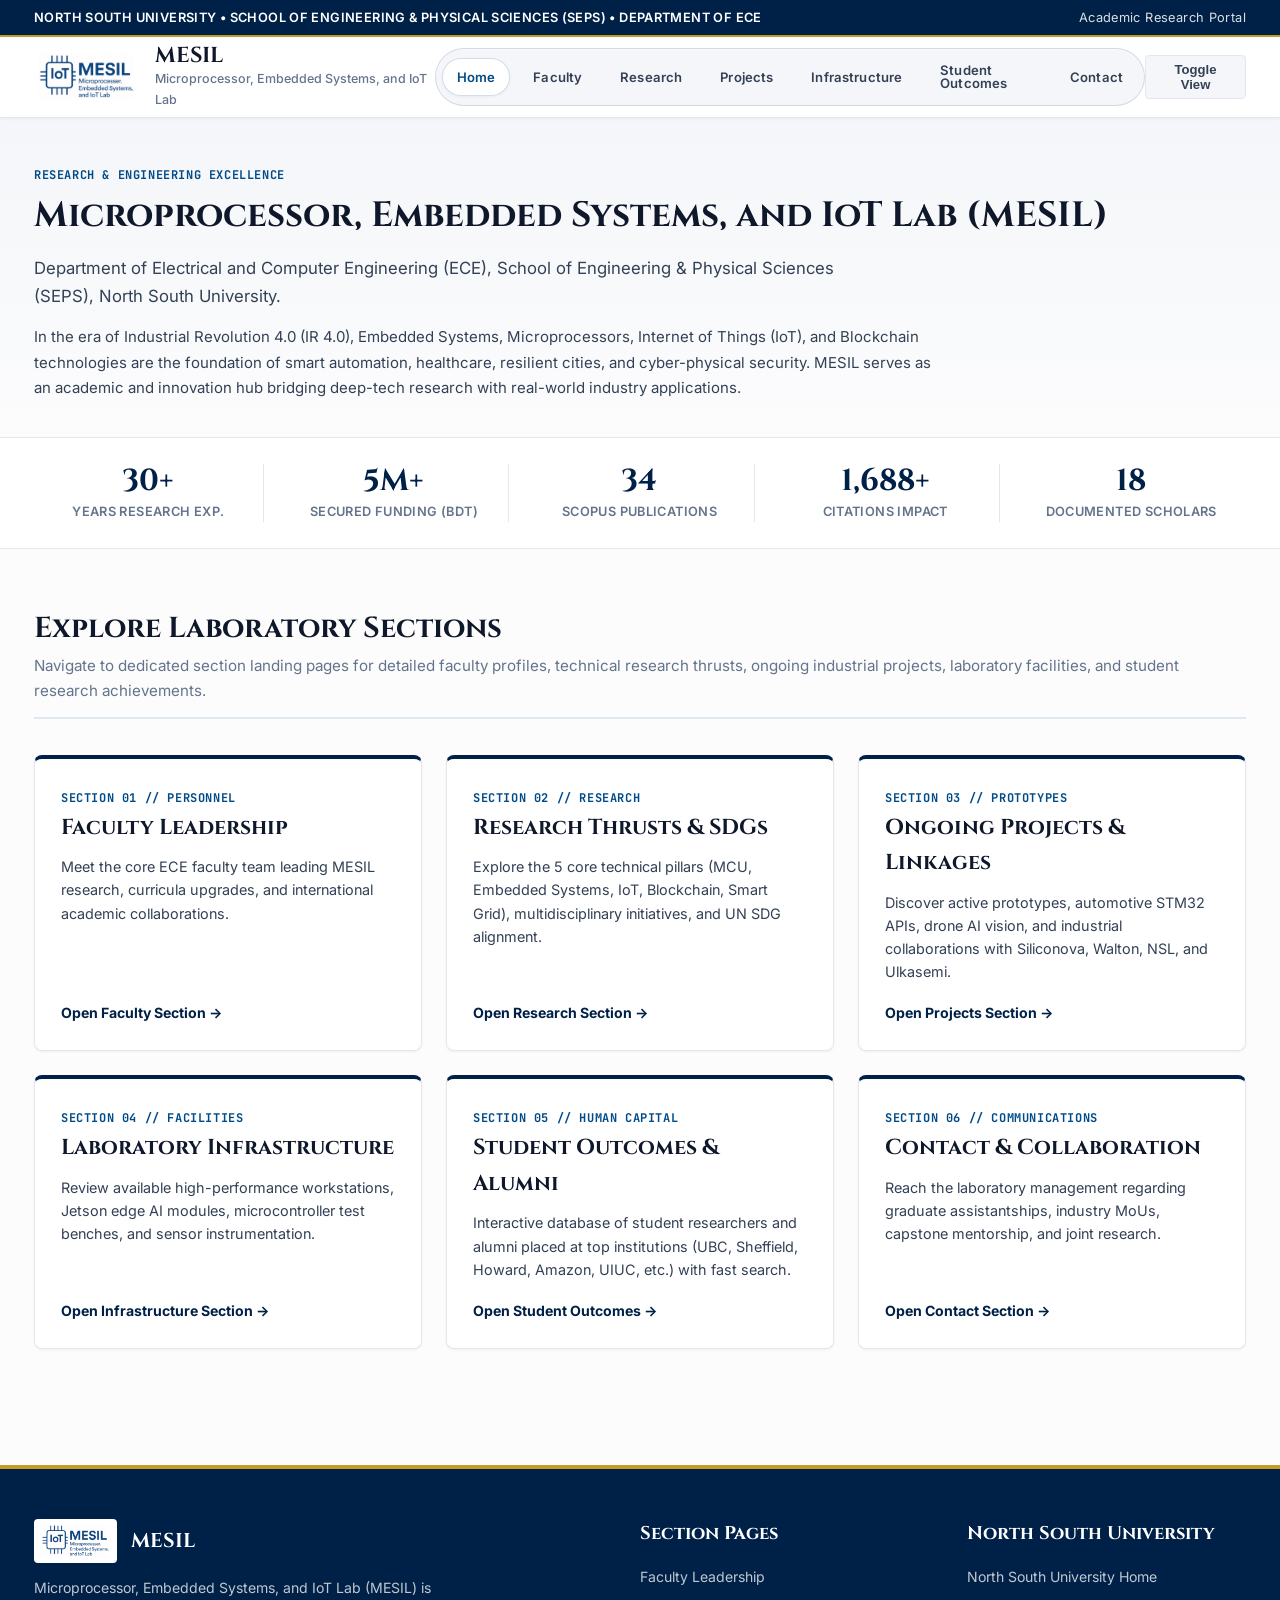
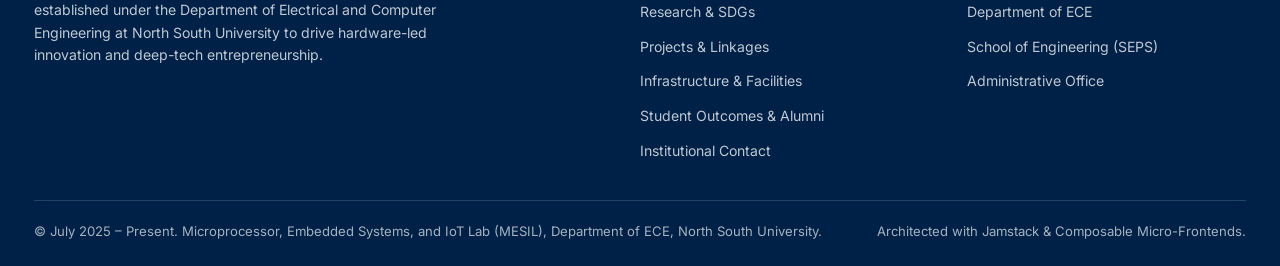
==== commit b4867a0e: "Polish shared navigation" ====
--- a/index.html
+++ b/index.html
@@ -5,21 +5,17 @@
   <meta name="viewport" content="width=device-width, initial-scale=1.0">
   <title>MESIL - Microprocessor, Embedded Systems, and IoT Lab | North South University</title>
   
-  <!-- Institutional SEO & Meta -->
-  <meta name="description" content="Official Institutional Portal & Proposal for the Microprocessor, Embedded Systems, and IoT Lab (MESIL) at Department of ECE, North South University (NSU).">
-  <meta name="keywords" content="MESIL, North South University, ECE, Microprocessor, Embedded Systems, IoT, Blockchain, RISC-V, ARM, STM32, Smart Grid, SEPS">
-  <meta name="author" content="MESIL Founding Faculty, Department of ECE, North South University">
-  <meta property="og:title" content="MESIL - Microprocessor, Embedded Systems, and IoT Lab (NSU)">
-  <meta property="og:description" content="Department of Electrical and Computer Engineering (ECE), School of Engineering & Physical Sciences (SEPS), North South University.">
+  <meta name="description" content="Official Portal for the Microprocessor, Embedded Systems, and IoT Lab (MESIL) at Department of ECE, North South University.">
+  <meta name="keywords" content="MESIL, North South University, ECE, Microprocessor, Embedded Systems, IoT, Blockchain, SEPS">
+  <meta name="author" content="MESIL Faculty Team, North South University">
+  <meta property="og:title" content="MESIL - North South University">
+  <meta property="og:description" content="Microprocessor, Embedded Systems, and IoT Lab (MESIL), Department of ECE, North South University.">
   <meta property="og:image" content="assets/mesil-logo.png">
 
-  <!-- Immediate Theme Initializer -->
   <script>
     (function() {
       const savedTheme = localStorage.getItem('mesil-theme');
-      if (savedTheme) {
-        document.documentElement.setAttribute('data-theme', savedTheme);
-      }
+      if (savedTheme) document.documentElement.setAttribute('data-theme', savedTheme);
     })();
   </script>
 
@@ -28,23 +24,22 @@
 </head>
 <body>
 
-  <!-- Top Institutional Masthead -->
+  <!-- Masthead -->
   <div class="top-institutional-bar">
     <div class="container top-bar-flex">
       <div class="top-institution-title">
         North South University • School of Engineering & Physical Sciences (SEPS) • Department of ECE
       </div>
       <div class="top-right-meta">
-        <span>Proposal Version: July 2025</span>
-        <span id="repo-badge-text">GitHub Pages // Jamstack</span>
+        <span>Academic Research Portal</span>
       </div>
     </div>
   </div>
 
-  <!-- Main Academic Header -->
+  <!-- Header -->
   <header class="site-header" id="top">
     <div class="container header-flex">
-      <a href="#top" class="brand-wrapper">
+      <a href="index.html" class="brand-wrapper">
         <img src="assets/mesil-logo.png" alt="MESIL Official Logo" class="brand-logo-img">
         <div class="brand-meta-group">
           <span class="brand-title">MESIL</span>
@@ -52,105 +47,51 @@
         </div>
       </a>
 
-      <!-- Desktop Nav -->
-      <nav aria-label="Institutional Navigation">
+      <nav aria-label="Main Navigation">
         <ul class="nav-links">
-          <li><a href="#faculty" class="nav-link">Faculty</a></li>
-          <li><a href="#research" class="nav-link">Research & SDGs</a></li>
-          <li><a href="#projects" class="nav-link">Projects & Linkages</a></li>
-          <li><a href="#infrastructure" class="nav-link">Infrastructure & Budget</a></li>
-          <li><a href="#students" class="nav-link">Student Outcomes</a></li>
-          <li><a href="#governance" class="nav-link">Governance & Grants</a></li>
-          <li><a href="#contact" class="nav-link">Contact</a></li>
+          <li><a href="index.html" class="nav-link active">Home</a></li>
+          <li><a href="faculty.html" class="nav-link">Faculty</a></li>
+          <li><a href="research.html" class="nav-link">Research</a></li>
+          <li><a href="projects.html" class="nav-link">Projects</a></li>
+          <li><a href="infrastructure.html" class="nav-link">Infrastructure</a></li>
+          <li><a href="students.html" class="nav-link">Student Outcomes</a></li>
+          <li><a href="contact.html" class="nav-link">Contact</a></li>
         </ul>
       </nav>
 
-      <!-- Controls -->
       <div class="header-controls">
-        <button id="theme-toggle-btn" class="theme-btn" aria-label="Toggle Theme">
-          Toggle View
-        </button>
-        <button id="mobile-menu-btn" class="mobile-menu-btn" aria-label="Open Navigation Menu">
-          Menu
-        </button>
+        <button id="theme-toggle-btn" class="theme-btn" aria-label="Toggle Theme">Toggle View</button>
+        <button id="mobile-menu-btn" class="mobile-menu-btn" aria-label="Open Navigation Menu">Menu</button>
       </div>
     </div>
 
     <!-- Mobile Drawer -->
     <div id="mobile-nav-drawer" class="mobile-drawer">
-      <a href="#faculty" class="nav-link">Faculty Leadership</a>
-      <a href="#research" class="nav-link">Research & SDGs</a>
-      <a href="#projects" class="nav-link">Projects & Linkages</a>
-      <a href="#infrastructure" class="nav-link">Infrastructure & Budget</a>
-      <a href="#students" class="nav-link">Student Outcomes</a>
-      <a href="#governance" class="nav-link">Governance & Grants</a>
-      <a href="#contact" class="nav-link">Institutional Contact</a>
+      <a href="index.html" class="nav-link active">Home</a>
+      <a href="faculty.html" class="nav-link">Faculty</a>
+      <a href="research.html" class="nav-link">Research</a>
+      <a href="projects.html" class="nav-link">Projects</a>
+      <a href="infrastructure.html" class="nav-link">Infrastructure</a>
+      <a href="students.html" class="nav-link">Student Outcomes</a>
+      <a href="contact.html" class="nav-link">Contact</a>
     </div>
   </header>
 
-  <!-- Hero Academic Banner -->
-  <section class="hero-academic-banner">
-    <div class="container hero-grid">
-      <div class="hero-text-block">
-        <span class="academic-badge">Academic Proposal & Research Center</span>
-        <h1 class="hero-doc-title">
-          Microprocessor, Embedded Systems, and IoT Lab (MESIL)
-        </h1>
-        <div class="hero-dept-subtitle">
-          Department of Electrical and Computer Engineering (ECE)<br>
-          School of Engineering & Physical Sciences (SEPS), North South University
-        </div>
-        <p class="hero-summary-text">
-          In the era of Industrial Revolution 4.0 (IR 4.0), Embedded Systems, Microprocessors, Internet of Things (IoT), and Blockchain technologies are the backbone of automation, healthcare, smart cities, and digital security. MESIL positions North South University as a producer and national leader in hardware-led engineering and deep-tech innovation.
-        </p>
-        <div class="hero-actions-group">
-          <a href="#faculty" class="btn-academic btn-academic-primary">
-            Founding Faculty Team
-          </a>
-          <a href="#infrastructure" class="btn-academic btn-academic-outline">
-            Infrastructure & Budget
-          </a>
-          <a href="#students" class="btn-academic btn-academic-outline">
-            Student Achievements (Appendix I)
-          </a>
-        </div>
-      </div>
-
-      <!-- Hero Summary Card -->
-      <div class="hero-meta-panel">
-        <div class="panel-header">
-          <h3 class="panel-title">Institutional Overview</h3>
-          <div class="panel-doc-meta">DOC ID: NSU-ECE-MESIL-2025</div>
-        </div>
-        <div class="panel-data-row">
-          <span class="panel-label">Institution</span>
-          <span class="panel-val">North South University</span>
-        </div>
-        <div class="panel-data-row">
-          <span class="panel-label">Department</span>
-          <span class="panel-val">Electrical & Computer Engineering</span>
-        </div>
-        <div class="panel-data-row">
-          <span class="panel-label">Core Faculty</span>
-          <span class="panel-val">5 Members (ECE)</span>
-        </div>
-        <div class="panel-data-row">
-          <span class="panel-label">Proposed Seed Fund</span>
-          <span class="panel-val">3,168,000 BDT</span>
-        </div>
-        <div class="panel-data-row">
-          <span class="panel-label">Industry Partners</span>
-          <span class="panel-val">Siliconova, NSL, Ulkasemi, Walton</span>
-        </div>
-        <div class="panel-data-row">
-          <span class="panel-label">Architecture</span>
-          <span class="panel-val">Micro-Frontends & Jamstack</span>
-        </div>
-      </div>
+  <!-- Hero Academic Portal Banner -->
+  <section class="page-banner">
+    <div class="container">
+      <span class="portal-tag">Research & Engineering Excellence</span>
+      <h1 class="page-title">Microprocessor, Embedded Systems, and IoT Lab (MESIL)</h1>
+      <p class="page-lead">
+        Department of Electrical and Computer Engineering (ECE), School of Engineering & Physical Sciences (SEPS), North South University.
+      </p>
+      <p style="color: var(--text-muted); max-width: 900px; margin-top: 14px; line-height: 1.7;">
+        In the era of Industrial Revolution 4.0 (IR 4.0), Embedded Systems, Microprocessors, Internet of Things (IoT), and Blockchain technologies are the foundation of smart automation, healthcare, resilient cities, and cyber-physical security. MESIL serves as an academic and innovation hub bridging deep-tech research with real-world industry applications.
+      </p>
     </div>
   </section>
 
-  <!-- Institutional Metrics Bar -->
+  <!-- Metrics Bar -->
   <section class="metrics-strip">
     <div class="container metrics-grid">
       <div class="metric-cell">
@@ -171,144 +112,120 @@
       </div>
       <div class="metric-cell">
         <div class="metric-figure">18</div>
-        <div class="metric-title">Global Placements</div>
+        <div class="metric-title">Documented Scholars</div>
       </div>
     </div>
   </section>
 
-  <!-- Main Content Sections (Micro-Frontend Mounts) -->
-  <main>
-    <!-- Section 5.1: Faculty Leadership Mount -->
-    <section class="academic-section" id="faculty">
-      <div class="container" id="mfe-faculty-mount">
-        <!-- Hydrated by modules/faculty-mfe.js -->
-      </div>
-    </section>
-
-    <!-- Section 4: Objectives & Research Pillars Mount -->
-    <section class="academic-section" id="research">
-      <div class="container" id="mfe-research-mount">
-        <!-- Hydrated by modules/research-mfe.js -->
-      </div>
-    </section>
-
-    <!-- Section 5.3 & 5.4: Projects & Collaborations Mount -->
-    <section class="academic-section" id="projects">
-      <div class="container" id="mfe-projects-mount">
-        <!-- Hydrated by modules/projects-mfe.js -->
-      </div>
-    </section>
-
-    <!-- Section 6: Infrastructure & Proposed Budget Mount -->
-    <section class="academic-section" id="infrastructure">
-      <div class="container" id="mfe-infrastructure-mount">
-        <!-- Hydrated by modules/infrastructure-mfe.js -->
-      </div>
-    </section>
-
-    <!-- Appendix I: Student Research Achievements Mount -->
-    <section class="academic-section" id="students">
-      <div class="container" id="mfe-students-mount">
-        <!-- Hydrated by modules/students-mfe.js -->
-      </div>
-    </section>
-
-    <!-- Section 6.3 & 9: Governance & Funding Strategy Mount -->
-    <section class="academic-section" id="governance">
-      <div class="container" id="mfe-governance-mount">
-        <!-- Hydrated by modules/governance-mfe.js -->
-      </div>
-    </section>
-
-    <!-- Contact & Institutional Inquiries -->
-    <section class="academic-section" id="contact">
-      <div class="container">
-        <div class="section-badge-wrapper">
-          <span class="institutional-badge">Section 10 // Administrative Communication</span>
-        </div>
-        <h2 class="academic-heading">Institutional Inquiries & Industry Collaboration</h2>
-        <p class="academic-subheading">
-          Direct inquiries regarding graduate assistantships, research collaborations, industry MoUs, or seed fund administration
+  <!-- Separate Section Landing Portal -->
+  <main class="academic-section">
+    <div class="container">
+      <div style="border-bottom: 2px solid var(--border-color); padding-bottom: 14px; margin-bottom: 28px;">
+        <h2 style="font-family: var(--font-serif); font-size: 1.8rem;">Explore Laboratory Sections</h2>
+        <p style="color: var(--text-dim); font-size: 0.95rem;">
+          Navigate to dedicated section landing pages for detailed faculty profiles, technical research thrusts, ongoing industrial projects, laboratory facilities, and student research achievements.
         </p>
-
-        <div class="inquiry-grid">
-          <div class="academic-card">
-            <h3 class="card-section-title">Departmental Office Details</h3>
-            <p style="color: var(--text-muted); line-height: 1.7; margin-bottom: 20px;">
-              <strong>Microprocessor, Embedded Systems, and IoT Lab (MESIL)</strong><br>
-              Department of Electrical and Computer Engineering (ECE)<br>
-              School of Engineering & Physical Sciences (SEPS)<br>
-              North South University<br>
-              Plot 15, Block B, Bashundhara R/A, Dhaka-1229, Bangladesh
-            </p>
-            <div style="border-top: 1px solid var(--border-color); padding-top: 16px;">
-              <div style="font-size: 0.85rem; color: var(--text-dim);">Departmental Email:</div>
-              <strong style="color: var(--nsu-blue); font-size: 0.95rem;">ece.mesil@northsouth.edu</strong>
-            </div>
-          </div>
-
-          <div class="academic-card">
-            <h3 class="card-section-title">Submit Communication</h3>
-            <form id="academic-inquiry-form">
-              <div class="form-group">
-                <label class="form-label" for="inq-name">Full Name</label>
-                <input type="text" id="inq-name" name="name" class="form-input" placeholder="e.g., Prof. / Dr. / Engr. John Doe" required>
-              </div>
-
-              <div class="form-group">
-                <label class="form-label" for="inq-affiliation">Institution / Organization</label>
-                <input type="text" id="inq-affiliation" name="affiliation" class="form-input" placeholder="e.g., North South University / Siliconova" required>
-              </div>
-
-              <div class="form-group">
-                <label class="form-label" for="inq-type">Nature of Inquiry</label>
-                <select id="inq-type" name="type" class="form-select">
-                  <option value="Industry Partnership / MoU">Industry Partnership / MoU</option>
-                  <option value="Graduate Research Assistantship (GRA)">Graduate Research Assistantship (GRA)</option>
-                  <option value="Capstone Hardware Project">Capstone Hardware Project Mentorship</option>
-                  <option value="Inter-Departmental Joint Proposal">Inter-Departmental Joint Proposal</option>
-                  <option value="General Academic Inquiry">General Academic Inquiry</option>
-                </select>
-              </div>
-
-              <div class="form-group">
-                <label class="form-label" for="inq-details">Inquiry Details</label>
-                <textarea id="inq-details" name="details" class="form-textarea" rows="4" placeholder="Specify your proposal, research domain, or collaboration scope..." required></textarea>
-              </div>
-
-              <button type="submit" class="btn-academic btn-academic-primary" style="width: 100%;">
-                Submit Communication
-              </button>
-            </form>
-          </div>
-        </div>
-      </div>
-    </section>
+      </div>
+
+      <div class="portal-grid">
+        <!-- Faculty Portal -->
+        <a href="faculty.html" class="portal-card">
+          <div>
+            <span class="portal-tag">Section 01 // Personnel</span>
+            <h3 class="portal-title">Faculty Leadership</h3>
+            <p class="portal-desc">
+              Meet the core ECE faculty team leading MESIL research, curricula upgrades, and international academic collaborations.
+            </p>
+          </div>
+          <span class="portal-action-link">Open Faculty Section &rarr;</span>
+        </a>
+
+        <!-- Research Portal -->
+        <a href="research.html" class="portal-card">
+          <div>
+            <span class="portal-tag">Section 02 // Research</span>
+            <h3 class="portal-title">Research Thrusts & SDGs</h3>
+            <p class="portal-desc">
+              Explore the 5 core technical pillars (MCU, Embedded Systems, IoT, Blockchain, Smart Grid), multidisciplinary initiatives, and UN SDG alignment.
+            </p>
+          </div>
+          <span class="portal-action-link">Open Research Section &rarr;</span>
+        </a>
+
+        <!-- Projects Portal -->
+        <a href="projects.html" class="portal-card">
+          <div>
+            <span class="portal-tag">Section 03 // Prototypes</span>
+            <h3 class="portal-title">Ongoing Projects & Linkages</h3>
+            <p class="portal-desc">
+              Discover active prototypes, automotive STM32 APIs, drone AI vision, and industrial collaborations with Siliconova, Walton, NSL, and Ulkasemi.
+            </p>
+          </div>
+          <span class="portal-action-link">Open Projects Section &rarr;</span>
+        </a>
+
+        <!-- Infrastructure Portal -->
+        <a href="infrastructure.html" class="portal-card">
+          <div>
+            <span class="portal-tag">Section 04 // Facilities</span>
+            <h3 class="portal-title">Laboratory Infrastructure</h3>
+            <p class="portal-desc">
+              Review available high-performance workstations, Jetson edge AI modules, microcontroller test benches, and sensor instrumentation.
+            </p>
+          </div>
+          <span class="portal-action-link">Open Infrastructure Section &rarr;</span>
+        </a>
+
+        <!-- Student Outcomes Portal -->
+        <a href="students.html" class="portal-card">
+          <div>
+            <span class="portal-tag">Section 05 // Human Capital</span>
+            <h3 class="portal-title">Student Outcomes & Alumni</h3>
+            <p class="portal-desc">
+              Interactive database of student researchers and alumni placed at top institutions (UBC, Sheffield, Howard, Amazon, UIUC, etc.) with fast search.
+            </p>
+          </div>
+          <span class="portal-action-link">Open Student Outcomes &rarr;</span>
+        </a>
+
+        <!-- Contact Portal -->
+        <a href="contact.html" class="portal-card">
+          <div>
+            <span class="portal-tag">Section 06 // Communications</span>
+            <h3 class="portal-title">Contact & Collaboration</h3>
+            <p class="portal-desc">
+              Reach the laboratory management regarding graduate assistantships, industry MoUs, capstone mentorship, and joint research.
+            </p>
+          </div>
+          <span class="portal-action-link">Open Contact Section &rarr;</span>
+        </a>
+      </div>
+    </div>
   </main>
 
-  <!-- Institutional Footer -->
+  <!-- Footer -->
   <footer class="site-footer">
     <div class="container">
       <div class="footer-grid">
         <div class="footer-col">
-          <div style="display: flex; align-items: center; gap: 14px; margin-bottom: 16px;">
-            <img src="assets/mesil-logo.png" alt="MESIL Logo" style="height: 48px; background: #ffffff; padding: 4px; border-radius: 4px;">
+          <div style="display: flex; align-items: center; gap: 14px; margin-bottom: 14px;">
+            <img src="assets/mesil-logo.png" alt="MESIL Logo" style="height: 44px; background: #ffffff; padding: 4px; border-radius: 4px;">
             <span style="font-family: var(--font-serif); font-size: 1.25rem; font-weight: 700;">MESIL</span>
           </div>
           <p style="color: rgba(255, 255, 255, 0.75); font-size: 0.88rem; line-height: 1.6; max-width: 440px;">
-            Microprocessor, Embedded Systems, and IoT Lab (MESIL) is established under the Department of Electrical and Computer Engineering at North South University to drive hardware-led innovation, embedded systems education, and deep-tech entrepreneurship.
+            Microprocessor, Embedded Systems, and IoT Lab (MESIL) is established under the Department of Electrical and Computer Engineering at North South University to drive hardware-led innovation and deep-tech entrepreneurship.
           </p>
         </div>
 
         <div class="footer-col">
-          <h4>Proposal Sections</h4>
+          <h4>Section Pages</h4>
           <ul class="footer-links">
-            <li><a href="#faculty">5.1 Founding Faculty Team</a></li>
-            <li><a href="#research">4. Objectives & Pillars</a></li>
-            <li><a href="#projects">5.3 Ongoing Projects</a></li>
-            <li><a href="#infrastructure">6. Infrastructure & Table 6.2</a></li>
-            <li><a href="#students">Appendix I: Student Outcomes</a></li>
-            <li><a href="#governance">6.3 Governance & Strategy</a></li>
+            <li><a href="faculty.html">Faculty Leadership</a></li>
+            <li><a href="research.html">Research & SDGs</a></li>
+            <li><a href="projects.html">Projects & Linkages</a></li>
+            <li><a href="infrastructure.html">Infrastructure & Facilities</a></li>
+            <li><a href="students.html">Student Outcomes & Alumni</a></li>
+            <li><a href="contact.html">Institutional Contact</a></li>
           </ul>
         </div>
 
@@ -318,23 +235,34 @@
             <li><a href="http://www.northsouth.edu" target="_blank" rel="noopener noreferrer">North South University Home</a></li>
             <li><a href="http://ece.northsouth.edu" target="_blank" rel="noopener noreferrer">Department of ECE</a></li>
             <li><a href="http://seps.northsouth.edu" target="_blank" rel="noopener noreferrer">School of Engineering (SEPS)</a></li>
-            <li><a href="#contact">Administrative Contact</a></li>
+            <li><a href="contact.html">Administrative Office</a></li>
           </ul>
         </div>
       </div>
 
       <div class="footer-bottom-bar">
         <div>
-          &copy; July 2025 – Present. Microprocessor, Embedded Systems, and IoT Lab (MESIL), Department of ECE, North South University. All rights reserved.
+          &copy; July 2025 – Present. Microprocessor, Embedded Systems, and IoT Lab (MESIL), Department of ECE, North South University.
         </div>
         <div>
-          Architected with Micro-Frontends & Jamstack Composable Principles.
+          Architected with Jamstack & Composable Micro-Frontends.
         </div>
       </div>
     </div>
   </footer>
 
-  <!-- Micro-Frontend Core Orchestrator -->
-  <script type="module" src="modules/core.js"></script>
+  <script>
+    // Theme toggle & mobile menu controller
+    document.getElementById('theme-toggle-btn')?.addEventListener('click', () => {
+      const cur = document.documentElement.getAttribute('data-theme') || 'light';
+      const next = cur === 'light' ? 'dark' : 'light';
+      document.documentElement.setAttribute('data-theme', next);
+      localStorage.setItem('mesil-theme', next);
+    });
+
+    document.getElementById('mobile-menu-btn')?.addEventListener('click', () => {
+      document.getElementById('mobile-nav-drawer')?.classList.toggle('open');
+    });
+  </script>
 </body>
 </html>
--- a/css/styles.css
+++ b/css/styles.css
@@ -13,7 +13,7 @@
   --bg-secondary: #f4f6f9;
   --bg-card: #ffffff;
   --bg-card-subtle: #f8fafc;
-  --bg-header: rgba(255, 255, 255, 0.94);
+  --bg-header: rgba(255, 255, 255, 0.96);
   
   --text-main: #0f172a;
   --text-muted: #334155;
@@ -29,15 +29,15 @@
   --font-sans: 'Inter', -apple-system, BlinkMacSystemFont, 'Segoe UI', Roboto, sans-serif;
   --font-mono: 'JetBrains Mono', monospace;
   
-  --shadow-subtle: 0 1px 3px rgba(0, 0, 0, 0.05), 0 1px 2px rgba(0, 0, 0, 0.04);
-  --shadow-card: 0 4px 6px -1px rgba(0, 0, 0, 0.06), 0 2px 4px -1px rgba(0, 0, 0, 0.04);
-  --shadow-hover: 0 10px 15px -3px rgba(0, 0, 0, 0.08), 0 4px 6px -2px rgba(0, 0, 0, 0.04);
+  --shadow-subtle: 0 1px 3px rgba(0, 0, 0, 0.05);
+  --shadow-card: 0 4px 6px -1px rgba(0, 0, 0, 0.06);
+  --shadow-hover: 0 10px 15px -3px rgba(0, 0, 0, 0.08);
   
   --radius-sm: 4px;
   --radius-md: 8px;
   --radius-lg: 12px;
   
-  --header-height: 84px;
+  --header-height: 80px;
   --transition: 0.2s ease-in-out;
 }
 
@@ -47,7 +47,7 @@
   --bg-secondary: #10172a;
   --bg-card: #151e36;
   --bg-card-subtle: #1a2542;
-  --bg-header: rgba(10, 15, 29, 0.94);
+  --bg-header: rgba(10, 15, 29, 0.96);
   
   --text-main: #f8fafc;
   --text-muted: #cbd5e1;
@@ -93,7 +93,7 @@
   padding: 0 24px;
 }
 
-/* Institutional Top Masthead / Notice */
+/* Institutional Top Masthead */
 .top-institutional-bar {
   background-color: var(--nsu-navy);
   color: #ffffff;
@@ -150,7 +150,7 @@
 }
 
 .brand-logo-img {
-  height: 52px;
+  height: 50px;
   width: auto;
   object-fit: contain;
   border-radius: var(--radius-sm);
@@ -167,7 +167,6 @@
   font-weight: 700;
   color: var(--text-main);
   line-height: 1.15;
-  letter-spacing: 0.02em;
 }
 
 .brand-sub {
@@ -179,22 +178,37 @@
 .nav-links {
   display: flex;
   align-items: center;
-  gap: 22px;
+  gap: 8px;
   list-style: none;
+  padding: 6px;
+  border: 1px solid rgba(148, 163, 184, 0.35);
+  background: rgba(244, 246, 249, 0.9);
+  border-radius: 999px;
+  box-shadow: inset 0 1px 0 rgba(255, 255, 255, 0.4);
 }
 
 .nav-link {
+  display: inline-flex;
+  align-items: center;
+  justify-content: center;
+  min-height: 38px;
+  padding: 8px 14px;
   color: var(--text-muted);
   text-decoration: none;
-  font-size: 0.92rem;
+  font-size: 0.82rem;
   font-weight: 600;
-  transition: color var(--transition);
-  padding: 6px 0;
+  letter-spacing: 0.01em;
+  border: 1px solid transparent;
+  border-radius: 999px;
+  transition: all var(--transition);
+  line-height: 1;
 }
 
 .nav-link:hover, .nav-link.active {
   color: var(--nsu-blue);
-  border-bottom: 2px solid var(--nsu-blue);
+  background: var(--bg-card);
+  border-color: rgba(0, 75, 135, 0.18);
+  box-shadow: var(--shadow-subtle);
 }
 
 .header-controls {
@@ -203,7 +217,6 @@
   gap: 12px;
 }
 
-/* Theme Toggle Button */
 .theme-btn {
   background: var(--bg-secondary);
   border: 1px solid var(--border-color);
@@ -236,172 +249,146 @@
   flex-direction: column;
   background: var(--bg-card);
   border-bottom: 1px solid var(--border-color);
-  padding: 16px 24px;
-  gap: 12px;
+  padding: 16px 24px 18px;
+  gap: 8px;
+}
+
+.mobile-drawer .nav-link {
+  width: 100%;
+  justify-content: flex-start;
+  padding: 10px 12px;
+  border-radius: 10px;
+  border-color: var(--border-color);
+  background: var(--bg-secondary);
 }
 
 .mobile-drawer.open {
   display: flex;
 }
 
-/* Hero Section */
-.hero-academic-banner {
+/* Breadcrumb Bar */
+.breadcrumb-bar {
+  background: var(--bg-secondary);
+  border-bottom: 1px solid var(--border-color);
+  padding: 10px 0;
+  font-size: 0.84rem;
+}
+
+.breadcrumb-flex {
+  display: flex;
+  align-items: center;
+  gap: 8px;
+  color: var(--text-dim);
+}
+
+.breadcrumb-link {
+  color: var(--nsu-blue);
+  text-decoration: none;
+  font-weight: 600;
+}
+
+.breadcrumb-sep {
+  color: var(--border-strong);
+}
+
+/* Academic Page Banner */
+.page-banner {
   background: linear-gradient(to bottom, var(--bg-secondary), var(--bg-primary));
   border-bottom: 1px solid var(--border-color);
-  padding: 64px 0 54px;
-}
-
-.hero-grid {
+  padding: 44px 0 36px;
+}
+
+.page-title {
+  font-family: var(--font-serif);
+  font-size: 2.2rem;
+  font-weight: 700;
+  color: var(--text-main);
+  margin-bottom: 10px;
+}
+
+.page-lead {
+  font-size: 1.05rem;
+  color: var(--text-muted);
+  max-width: 860px;
+}
+
+/* Portal Landing Grid (for index.html) */
+.portal-grid {
   display: grid;
-  grid-template-columns: 1.35fr 0.85fr;
-  gap: 48px;
-  align-items: center;
-}
-
-.academic-badge {
-  display: inline-block;
-  background: rgba(0, 75, 135, 0.08);
-  color: var(--nsu-blue);
-  border: 1px solid rgba(0, 75, 135, 0.2);
-  padding: 4px 12px;
-  font-size: 0.8rem;
-  font-weight: 700;
-  text-transform: uppercase;
-  letter-spacing: 0.05em;
-  border-radius: var(--radius-sm);
-  margin-bottom: 18px;
-}
-
-.hero-doc-title {
-  font-family: var(--font-serif);
-  font-size: 2.35rem;
-  font-weight: 700;
-  color: var(--text-main);
-  line-height: 1.25;
-  margin-bottom: 14px;
-}
-
-.hero-dept-subtitle {
-  font-size: 1.05rem;
-  color: var(--text-muted);
-  font-weight: 600;
-  margin-bottom: 18px;
-}
-
-.hero-summary-text {
-  font-size: 0.98rem;
-  color: var(--text-muted);
-  line-height: 1.7;
-  margin-bottom: 28px;
-}
-
-.hero-actions-group {
-  display: flex;
-  flex-wrap: wrap;
-  gap: 14px;
-  margin-bottom: 32px;
-}
-
-.btn-academic {
-  display: inline-flex;
-  align-items: center;
-  justify-content: center;
-  gap: 8px;
-  padding: 10px 20px;
-  font-size: 0.9rem;
-  font-weight: 600;
-  text-decoration: none;
-  border-radius: var(--radius-sm);
-  cursor: pointer;
-  transition: all var(--transition);
-}
-
-.btn-academic-primary {
-  background-color: var(--nsu-navy);
-  color: #ffffff;
-  border: 1px solid var(--nsu-navy);
-}
-
-.btn-academic-primary:hover {
-  background-color: var(--nsu-blue);
-  border-color: var(--nsu-blue);
-}
-
-.btn-academic-outline {
-  background-color: transparent;
-  color: var(--text-main);
-  border: 1px solid var(--border-strong);
-}
-
-.btn-academic-outline:hover {
-  background-color: var(--bg-card);
-  border-color: var(--nsu-blue);
-  color: var(--nsu-blue);
-}
-
-/* Hero Proposal Summary Card */
-.hero-meta-panel {
+  grid-template-columns: repeat(3, 1fr);
+  gap: 24px;
+  margin-top: 36px;
+}
+
+.portal-card {
   background: var(--bg-card);
   border: 1px solid var(--border-color);
   border-top: 4px solid var(--nsu-navy);
   border-radius: var(--radius-md);
-  padding: 28px;
-  box-shadow: var(--shadow-card);
-}
-
-.panel-header {
-  border-bottom: 1px solid var(--border-color);
-  padding-bottom: 14px;
+  padding: 26px;
+  text-decoration: none;
+  display: flex;
+  flex-direction: column;
+  justify-content: space-between;
+  box-shadow: var(--shadow-subtle);
+  transition: transform var(--transition), box-shadow var(--transition), border-color var(--transition);
+}
+
+.portal-card:hover {
+  transform: translateY(-4px);
+  border-color: var(--nsu-blue);
+  box-shadow: var(--shadow-hover);
+}
+
+.portal-tag {
+  font-family: var(--font-mono);
+  font-size: 0.75rem;
+  font-weight: 700;
+  color: var(--nsu-blue);
+  text-transform: uppercase;
+  letter-spacing: 0.05em;
+  margin-bottom: 8px;
+}
+
+.portal-title {
+  font-family: var(--font-serif);
+  font-size: 1.35rem;
+  color: var(--text-main);
+  margin-bottom: 10px;
+}
+
+.portal-desc {
+  font-size: 0.9rem;
+  color: var(--text-muted);
+  line-height: 1.6;
   margin-bottom: 18px;
-}
-
-.panel-title {
-  font-family: var(--font-serif);
-  font-size: 1.25rem;
-  color: var(--text-main);
-  margin-bottom: 4px;
-}
-
-.panel-doc-meta {
-  font-size: 0.8rem;
-  color: var(--text-dim);
-  font-family: var(--font-mono);
-}
-
-.panel-data-row {
-  display: flex;
-  justify-content: space-between;
-  padding: 8px 0;
-  border-bottom: 1px dashed var(--border-color);
+  flex-grow: 1;
+}
+
+.portal-action-link {
   font-size: 0.88rem;
-}
-
-.panel-data-row:last-child {
-  border-bottom: none;
-}
-
-.panel-label {
-  color: var(--text-dim);
-  font-weight: 500;
-}
-
-.panel-val {
-  color: var(--text-main);
-  font-weight: 600;
-  text-align: right;
+  font-weight: 700;
+  color: var(--nsu-navy);
+  display: inline-flex;
+  align-items: center;
+  gap: 6px;
+}
+
+[data-theme="dark"] .portal-action-link {
+  color: var(--nsu-blue);
 }
 
 /* Institutional Metrics Bar */
 .metrics-strip {
   background: var(--bg-card);
   border-bottom: 1px solid var(--border-color);
-  padding: 28px 0;
+  padding: 26px 0;
 }
 
 .metrics-grid {
   display: grid;
   grid-template-columns: repeat(5, 1fr);
-  gap: 20px;
+  gap: 16px;
 }
 
 .metric-cell {
@@ -416,7 +403,7 @@
 
 .metric-figure {
   font-family: var(--font-serif);
-  font-size: 2rem;
+  font-size: 1.9rem;
   font-weight: 700;
   color: var(--nsu-navy);
   line-height: 1.1;
@@ -427,72 +414,25 @@
 }
 
 .metric-title {
-  font-size: 0.82rem;
+  font-size: 0.8rem;
   color: var(--text-dim);
   font-weight: 600;
-  margin-top: 6px;
+  margin-top: 4px;
   text-transform: uppercase;
-  letter-spacing: 0.04em;
-}
-
-/* Micro-Frontend Sections & Academic Components */
+  letter-spacing: 0.03em;
+}
+
+/* Academic Section Content */
 .academic-section {
-  padding: 70px 0;
-  border-bottom: 1px solid var(--border-color);
-}
-
-.academic-section:nth-child(even) {
-  background-color: var(--bg-secondary);
-}
-
-.section-badge-wrapper {
-  margin-bottom: 12px;
-}
-
-.institutional-badge {
-  font-family: var(--font-mono);
-  font-size: 0.78rem;
-  color: var(--nsu-blue);
-  font-weight: 600;
-  letter-spacing: 0.08em;
-  text-transform: uppercase;
-}
-
-.academic-heading {
-  font-family: var(--font-serif);
-  font-size: 2.1rem;
-  font-weight: 700;
-  color: var(--text-main);
-  margin-bottom: 8px;
-}
-
-.academic-subheading {
-  font-size: 1.05rem;
-  color: var(--text-dim);
-  margin-bottom: 36px;
-  max-width: 900px;
-}
-
-.subsection-title {
-  font-family: var(--font-serif);
-  font-size: 1.45rem;
-  color: var(--text-main);
-  margin-bottom: 12px;
-}
-
-/* Academic Cards */
+  padding: 56px 0;
+}
+
 .academic-card {
   background-color: var(--bg-card);
   border: 1px solid var(--border-color);
   border-radius: var(--radius-md);
-  padding: 26px;
+  padding: 24px;
   box-shadow: var(--shadow-subtle);
-  transition: box-shadow var(--transition), border-color var(--transition);
-}
-
-.academic-card:hover {
-  border-color: var(--border-strong);
-  box-shadow: var(--shadow-hover);
 }
 
 /* Faculty Grid */
@@ -512,7 +452,7 @@
   display: flex;
   justify-content: space-between;
   align-items: center;
-  margin-bottom: 14px;
+  margin-bottom: 12px;
 }
 
 .role-tag {
@@ -552,14 +492,14 @@
 .faculty-department {
   font-size: 0.85rem;
   color: var(--text-dim);
-  margin-bottom: 14px;
+  margin-bottom: 12px;
 }
 
 .faculty-bio-snippet {
   font-size: 0.92rem;
   color: var(--text-muted);
   line-height: 1.6;
-  margin-bottom: 18px;
+  margin-bottom: 16px;
   flex-grow: 1;
 }
 
@@ -579,7 +519,7 @@
   border-radius: var(--radius-sm);
 }
 
-/* Research Pillars Grid */
+/* Research Pillars */
 .pillars-grid {
   display: grid;
   grid-template-columns: repeat(auto-fit, minmax(360px, 1fr));
@@ -626,7 +566,7 @@
   font-size: 0.92rem;
   color: var(--text-muted);
   line-height: 1.6;
-  margin-bottom: 16px;
+  margin-bottom: 14px;
 }
 
 .deliverable-label {
@@ -634,11 +574,9 @@
   font-weight: 700;
   color: var(--text-main);
   text-transform: uppercase;
-  letter-spacing: 0.04em;
   margin-bottom: 6px;
 }
 
-/* Academic Bullet Lists */
 .academic-bullet-list {
   list-style-type: square;
   padding-left: 20px;
@@ -651,7 +589,7 @@
   margin-bottom: 6px;
 }
 
-/* Multidisciplinary Grid */
+/* Multidisciplinary & SDGs */
 .multi-grid {
   display: grid;
   grid-template-columns: repeat(2, 1fr);
@@ -665,16 +603,15 @@
   font-weight: 700;
   color: var(--nsu-blue);
   text-transform: uppercase;
-  margin-bottom: 8px;
+  margin-bottom: 6px;
 }
 
 .multi-focus-title {
   font-family: var(--font-serif);
   font-size: 1.25rem;
-  margin-bottom: 14px;
-}
-
-/* SDGs Grid */
+  margin-bottom: 12px;
+}
+
 .sdg-grid {
   display: grid;
   grid-template-columns: repeat(auto-fit, minmax(220px, 1fr));
@@ -704,7 +641,7 @@
 .sdg-name {
   font-weight: 700;
   font-size: 0.92rem;
-  margin-bottom: 8px;
+  margin-bottom: 6px;
   color: var(--text-main);
 }
 
@@ -714,7 +651,7 @@
   line-height: 1.5;
 }
 
-/* Projects Grid */
+/* Projects & Collaborations */
 .projects-grid {
   display: grid;
   grid-template-columns: repeat(auto-fit, minmax(360px, 1fr));
@@ -730,7 +667,7 @@
   display: flex;
   justify-content: space-between;
   align-items: center;
-  margin-bottom: 12px;
+  margin-bottom: 10px;
 }
 
 .project-num {
@@ -762,7 +699,6 @@
   line-height: 1.6;
 }
 
-/* Collab Network */
 .collab-grid {
   display: grid;
   grid-template-columns: repeat(3, 1fr);
@@ -772,46 +708,106 @@
 .collab-box-title {
   font-family: var(--font-serif);
   font-size: 1.15rem;
-  margin-bottom: 14px;
+  margin-bottom: 12px;
   color: var(--text-main);
   border-bottom: 1px solid var(--border-color);
   padding-bottom: 8px;
 }
 
-/* Academic Tables (Tables 6.1, 6.2, Appendix I) */
-.table-container {
-  overflow-x: auto;
-  padding: 24px;
-}
-
-.table-header-bar {
-  display: flex;
-  justify-content: space-between;
-  align-items: flex-end;
+/* Equipment / Infrastructure Categories */
+.equipment-cat-grid {
+  display: grid;
+  grid-template-columns: repeat(auto-fit, minmax(380px, 1fr));
+  gap: 24px;
+}
+
+.equipment-card {
+  border-top: 3px solid var(--nsu-blue);
+}
+
+.equipment-cat-title {
+  font-family: var(--font-serif);
+  font-size: 1.25rem;
+  color: var(--text-main);
+  margin-bottom: 6px;
+}
+
+.equipment-cat-desc {
+  font-size: 0.88rem;
+  color: var(--text-dim);
+  margin-bottom: 14px;
+}
+
+/* Student Search Controls & Optimized Table */
+.search-controls-container {
+  background: var(--bg-card);
+  border: 1px solid var(--border-color);
+  border-radius: var(--radius-md);
+  padding: 20px;
+  margin-bottom: 24px;
+  box-shadow: var(--shadow-subtle);
+}
+
+.search-input-row {
+  display: flex;
+  gap: 12px;
+  margin-bottom: 16px;
+}
+
+.student-search-box {
+  flex-grow: 1;
+  padding: 12px 18px;
+  border: 1px solid var(--border-strong);
+  border-radius: var(--radius-sm);
+  background: var(--bg-primary);
+  color: var(--text-main);
+  font-size: 0.95rem;
+  font-family: var(--font-sans);
+  outline: none;
+  transition: border-color var(--transition);
+}
+
+.student-search-box:focus {
+  border-color: var(--nsu-blue);
+  box-shadow: 0 0 0 2px rgba(0, 75, 135, 0.15);
+}
+
+.filter-chips-row {
+  display: flex;
   flex-wrap: wrap;
-  gap: 14px;
-  margin-bottom: 20px;
-  border-bottom: 1px solid var(--border-color);
-  padding-bottom: 12px;
-}
-
-.table-title {
-  font-family: var(--font-serif);
-  font-size: 1.35rem;
-  color: var(--text-main);
-}
-
-.table-sub {
-  font-size: 0.85rem;
-  color: var(--text-dim);
-}
-
-.total-budget-badge {
+  align-items: center;
+  gap: 8px;
+}
+
+.filter-label {
+  font-size: 0.82rem;
+  font-weight: 600;
+  color: var(--text-dim);
+  margin-right: 4px;
+}
+
+.filter-chip-btn {
+  background: var(--bg-secondary);
+  border: 1px solid var(--border-color);
+  color: var(--text-muted);
+  font-size: 0.82rem;
+  font-weight: 600;
+  padding: 5px 12px;
+  border-radius: var(--radius-sm);
+  cursor: pointer;
+  transition: all var(--transition);
+}
+
+.filter-chip-btn:hover, .filter-chip-btn.active {
   background: var(--nsu-navy);
   color: #ffffff;
-  padding: 8px 16px;
-  border-radius: var(--radius-sm);
-  font-size: 0.9rem;
+  border-color: var(--nsu-navy);
+}
+
+[data-theme="dark"] .filter-chip-btn:hover, [data-theme="dark"] .filter-chip-btn.active {
+  background: var(--nsu-blue);
+  color: #0a0f1d;
+  border-color: var(--nsu-blue);
 }
 
 .academic-table {
@@ -827,11 +823,10 @@
   font-weight: 700;
   padding: 12px 14px;
   border-bottom: 2px solid var(--nsu-navy);
-  letter-spacing: 0.02em;
 }
 
 .academic-table td {
-  padding: 12px 14px;
+  padding: 14px;
   border-bottom: 1px solid var(--border-color);
   vertical-align: top;
   color: var(--text-muted);
@@ -839,84 +834,6 @@
 
 .academic-table tr:hover td {
   background-color: var(--bg-card-subtle);
-}
-
-.table-summary-row td {
-  border-top: 2px solid var(--nsu-navy);
-  border-bottom: none;
-  font-size: 1rem;
-  color: var(--text-main);
-  padding: 16px 14px;
-}
-
-.total-amount {
-  color: var(--nsu-blue);
-  font-family: var(--font-mono);
-  font-size: 1.15rem;
-}
-
-.qty-pill, .cat-pill {
-  display: inline-block;
-  padding: 2px 8px;
-  font-size: 0.8rem;
-  border-radius: var(--radius-sm);
-}
-
-.qty-pill {
-  background: var(--bg-secondary);
-  border: 1px solid var(--border-color);
-  font-family: var(--font-mono);
-  font-weight: 600;
-  color: var(--text-main);
-}
-
-.cat-pill {
-  background: rgba(0, 75, 135, 0.08);
-  color: var(--nsu-blue);
-  font-weight: 600;
-}
-
-.price-highlight {
-  font-family: var(--font-mono);
-  font-weight: 700;
-  color: var(--text-main);
-}
-
-/* Student Outcomes Controls & Table */
-.student-controls-bar {
-  display: flex;
-  justify-content: space-between;
-  align-items: center;
-  flex-wrap: wrap;
-  gap: 16px;
-  margin-bottom: 20px;
-}
-
-.student-search-wrapper {
-  flex-grow: 1;
-  max-width: 650px;
-}
-
-.student-search-box {
-  width: 100%;
-  padding: 11px 16px;
-  border: 1px solid var(--border-strong);
-  border-radius: var(--radius-sm);
-  background: var(--bg-card);
-  color: var(--text-main);
-  font-size: 0.9rem;
-  font-family: var(--font-sans);
-  outline: none;
-}
-
-.student-search-box:focus {
-  border-color: var(--nsu-blue);
-  box-shadow: 0 0 0 2px rgba(0, 75, 135, 0.15);
-}
-
-.student-stats-summary {
-  font-size: 0.88rem;
-  color: var(--text-dim);
 }
 
 .student-name-cell strong {
@@ -943,14 +860,20 @@
   margin-top: 4px;
 }
 
-.student-project-text {
-  line-height: 1.5;
-  color: var(--text-main);
-}
-
-.supervisor-text {
-  font-size: 0.85rem;
-  color: var(--text-dim);
+.student-tags-row {
+  display: flex;
+  flex-wrap: wrap;
+  gap: 4px;
+  margin-top: 6px;
+}
+
+.tag-chip {
+  font-size: 0.72rem;
+  background: var(--bg-secondary);
+  color: var(--text-dim);
+  border: 1px solid var(--border-color);
+  padding: 1px 6px;
+  border-radius: var(--radius-sm);
 }
 
 .affiliation-highlight {
@@ -970,96 +893,16 @@
   border-color: rgba(56, 189, 248, 0.25);
 }
 
-/* Governance & Grants Grid */
-.governance-grid {
-  display: grid;
-  grid-template-columns: 1fr 1.25fr;
-  gap: 28px;
-}
-
-.card-section-title {
-  font-family: var(--font-serif);
-  font-size: 1.35rem;
-  color: var(--text-main);
-  border-bottom: 2px solid var(--border-color);
-  padding-bottom: 10px;
-  margin-bottom: 20px;
-}
-
-.gov-step-box {
-  margin-bottom: 20px;
-}
-
-.gov-step-title {
-  font-weight: 700;
-  color: var(--nsu-navy);
-  font-size: 0.95rem;
-  margin-bottom: 4px;
-}
-
-[data-theme="dark"] .gov-step-title {
-  color: var(--nsu-blue);
-}
-
-.gov-step-desc {
-  font-size: 0.9rem;
-  color: var(--text-muted);
-  line-height: 1.6;
-}
-
-.grant-category-block {
-  border-bottom: 1px dashed var(--border-color);
-  padding-bottom: 16px;
-  margin-bottom: 16px;
-}
-
-.grant-head-tag {
-  font-size: 0.8rem;
-  font-weight: 700;
-  text-transform: uppercase;
-  color: var(--nsu-blue);
-  margin-bottom: 8px;
-  letter-spacing: 0.05em;
-}
-
-.grants-list-group {
-  display: flex;
-  flex-direction: column;
-  gap: 8px;
-}
-
-.grant-item-row {
-  display: flex;
-  justify-content: space-between;
-  align-items: center;
-  background: var(--bg-secondary);
-  border: 1px solid var(--border-color);
-  padding: 8px 12px;
-  border-radius: var(--radius-sm);
-}
-
-.grant-name-agency strong {
-  display: block;
-  font-size: 0.88rem;
-  color: var(--text-main);
-}
-
-.grant-sub {
-  font-size: 0.78rem;
-  color: var(--text-dim);
-}
-
-.grant-type-pill {
-  font-family: var(--font-mono);
-  font-size: 0.72rem;
-  font-weight: 700;
-  padding: 2px 6px;
-  border-radius: var(--radius-sm);
-  background: var(--bg-card);
-  border: 1px solid var(--border-color);
-}
-
-/* Institutional Inquiry & Contact Form */
+/* Highlight mark in search */
+mark.search-match {
+  background-color: rgba(197, 155, 39, 0.3);
+  color: inherit;
+  font-weight: 700;
+  padding: 0 2px;
+  border-radius: 2px;
+}
+
+/* Contact & Forms */
 .inquiry-grid {
   display: grid;
   grid-template-columns: 1fr 1.25fr;
@@ -1095,26 +938,51 @@
   box-shadow: 0 0 0 2px rgba(0, 75, 135, 0.15);
 }
 
+.btn-academic {
+  display: inline-flex;
+  align-items: center;
+  justify-content: center;
+  padding: 10px 20px;
+  font-size: 0.9rem;
+  font-weight: 600;
+  text-decoration: none;
+  border-radius: var(--radius-sm);
+  cursor: pointer;
+  transition: all var(--transition);
+}
+
+.btn-academic-primary {
+  background-color: var(--nsu-navy);
+  color: #ffffff;
+  border: 1px solid var(--nsu-navy);
+}
+
+.btn-academic-primary:hover {
+  background-color: var(--nsu-blue);
+  border-color: var(--nsu-blue);
+}
+
 /* Site Footer */
 .site-footer {
   background-color: var(--nsu-navy);
   color: #ffffff;
-  padding: 60px 0 28px;
+  padding: 50px 0 24px;
   border-top: 4px solid var(--nsu-gold);
+  margin-top: 60px;
 }
 
 .footer-grid {
   display: grid;
   grid-template-columns: 2fr 1fr 1fr;
   gap: 48px;
-  margin-bottom: 40px;
+  margin-bottom: 36px;
 }
 
 .footer-col h4 {
   font-family: var(--font-serif);
   font-size: 1.15rem;
   color: #ffffff;
-  margin-bottom: 18px;
+  margin-bottom: 16px;
 }
 
 .footer-links {
@@ -1137,7 +1005,7 @@
 
 .footer-bottom-bar {
   border-top: 1px solid rgba(255, 255, 255, 0.15);
-  padding-top: 24px;
+  padding-top: 20px;
   display: flex;
   justify-content: space-between;
   align-items: center;
@@ -1147,12 +1015,371 @@
   color: rgba(255, 255, 255, 0.65);
 }
 
+/* ==========================================================================
+   MFE Module Containers & Shared Components
+   ========================================================================== */
+
+.mfe-module-container {
+  width: 100%;
+}
+
+.section-badge-wrapper {
+  margin-bottom: 14px;
+}
+
+.institutional-badge {
+  display: inline-block;
+  font-family: var(--font-mono);
+  font-size: 0.76rem;
+  font-weight: 700;
+  text-transform: uppercase;
+  letter-spacing: 0.06em;
+  color: var(--nsu-blue);
+  background: rgba(0, 75, 135, 0.08);
+  border: 1px solid rgba(0, 75, 135, 0.2);
+  padding: 3px 10px;
+  border-radius: var(--radius-sm);
+}
+
+[data-theme="dark"] .institutional-badge {
+  background: rgba(56, 189, 248, 0.1);
+  border-color: rgba(56, 189, 248, 0.25);
+}
+
+.academic-heading {
+  font-family: var(--font-serif);
+  font-size: 1.9rem;
+  font-weight: 700;
+  color: var(--text-main);
+  margin-bottom: 10px;
+  line-height: 1.25;
+}
+
+.academic-subheading {
+  font-size: 1rem;
+  color: var(--text-muted);
+  max-width: 820px;
+  line-height: 1.65;
+  margin-bottom: 32px;
+}
+
+.subsection-title {
+  font-family: var(--font-serif);
+  font-size: 1.55rem;
+  font-weight: 700;
+  color: var(--text-main);
+  margin-bottom: 10px;
+  padding-bottom: 10px;
+  border-bottom: 2px solid var(--border-color);
+}
+
+/* Faculty Areas List */
+.faculty-areas-list {
+  margin-top: 12px;
+  font-size: 0.88rem;
+  color: var(--text-dim);
+}
+
+.faculty-areas-list strong {
+  display: block;
+  margin-bottom: 6px;
+  color: var(--text-main);
+  font-size: 0.84rem;
+  text-transform: uppercase;
+  letter-spacing: 0.03em;
+}
+
+/* Multidisciplinary & SDG Sections */
+.multidisciplinary-section {
+  margin-top: 48px;
+  margin-bottom: 48px;
+}
+
+.sdg-section {
+  margin-top: 48px;
+}
+
+/* Collaborations Wrapper */
+.collab-wrapper {
+  margin-top: 48px;
+}
+
+/* Student Controls */
+.student-controls-bar {
+  display: flex;
+  justify-content: space-between;
+  align-items: center;
+  gap: 16px;
+  margin-bottom: 20px;
+  flex-wrap: wrap;
+}
+
+.student-search-wrapper {
+  flex: 1;
+  min-width: 280px;
+}
+
+.student-stats-summary {
+  font-size: 0.88rem;
+  color: var(--text-dim);
+  white-space: nowrap;
+}
+
+.student-stats-summary strong {
+  color: var(--nsu-blue);
+  font-size: 1rem;
+}
+
+.student-project-text {
+  font-size: 0.88rem;
+  color: var(--text-muted);
+  line-height: 1.55;
+}
+
+.supervisor-text {
+  font-size: 0.88rem;
+  color: var(--text-muted);
+  line-height: 1.5;
+}
+
+/* Infrastructure / Budget Tables */
+.table-container {
+  overflow-x: auto;
+}
+
+.table-header-bar {
+  display: flex;
+  justify-content: space-between;
+  align-items: flex-start;
+  gap: 16px;
+  flex-wrap: wrap;
+  margin-bottom: 20px;
+  padding-bottom: 16px;
+  border-bottom: 1px solid var(--border-color);
+}
+
+.table-title {
+  font-family: var(--font-serif);
+  font-size: 1.3rem;
+  color: var(--text-main);
+  margin-bottom: 4px;
+}
+
+.table-sub {
+  font-size: 0.85rem;
+  color: var(--text-dim);
+}
+
+.total-budget-badge {
+  background: rgba(0, 33, 71, 0.08);
+  border: 1px solid rgba(0, 33, 71, 0.2);
+  color: var(--nsu-navy);
+  padding: 8px 16px;
+  border-radius: var(--radius-sm);
+  font-size: 0.9rem;
+  white-space: nowrap;
+  flex-shrink: 0;
+}
+
+[data-theme="dark"] .total-budget-badge {
+  background: rgba(56, 189, 248, 0.1);
+  border-color: rgba(56, 189, 248, 0.25);
+  color: var(--nsu-blue);
+}
+
+.total-budget-badge strong {
+  font-family: var(--font-mono);
+  font-size: 1rem;
+  display: block;
+}
+
+.qty-pill {
+  display: inline-block;
+  font-family: var(--font-mono);
+  font-size: 0.8rem;
+  font-weight: 700;
+  background: rgba(0, 33, 71, 0.07);
+  color: var(--nsu-navy);
+  border: 1px solid rgba(0, 33, 71, 0.15);
+  padding: 2px 8px;
+  border-radius: var(--radius-sm);
+}
+
+[data-theme="dark"] .qty-pill {
+  background: rgba(56, 189, 248, 0.1);
+  color: var(--nsu-blue);
+  border-color: rgba(56, 189, 248, 0.2);
+}
+
+.cat-pill {
+  display: inline-block;
+  font-size: 0.78rem;
+  font-weight: 600;
+  background: rgba(197, 155, 39, 0.12);
+  color: #a07c1e;
+  border: 1px solid rgba(197, 155, 39, 0.25);
+  padding: 2px 8px;
+  border-radius: var(--radius-sm);
+}
+
+[data-theme="dark"] .cat-pill {
+  background: rgba(251, 191, 36, 0.1);
+  color: var(--nsu-gold);
+  border-color: rgba(251, 191, 36, 0.2);
+}
+
+.price-highlight {
+  font-family: var(--font-mono);
+  font-size: 0.88rem;
+  font-weight: 700;
+  color: var(--nsu-navy);
+}
+
+[data-theme="dark"] .price-highlight {
+  color: var(--nsu-blue);
+}
+
+.total-amount {
+  font-family: var(--font-serif);
+  font-size: 1.15rem;
+  color: var(--nsu-gold);
+}
+
+.table-summary-row td {
+  background-color: var(--bg-secondary) !important;
+  border-top: 2px solid var(--border-strong) !important;
+  font-weight: 700;
+}
+
+/* Governance Section */
+.governance-grid {
+  display: grid;
+  grid-template-columns: 1fr 1.4fr;
+  gap: 28px;
+  margin-top: 8px;
+}
+
+@media (max-width: 900px) {
+  .governance-grid {
+    grid-template-columns: 1fr;
+  }
+}
+
+.gov-card {
+  border-top: 3px solid var(--nsu-gold);
+}
+
+.card-section-title {
+  font-family: var(--font-serif);
+  font-size: 1.25rem;
+  color: var(--text-main);
+  margin-bottom: 20px;
+  padding-bottom: 10px;
+  border-bottom: 1px solid var(--border-color);
+}
+
+.gov-step-box {
+  margin-bottom: 20px;
+  padding-bottom: 16px;
+  border-bottom: 1px dashed var(--border-color);
+}
+
+.gov-step-box:last-child {
+  border-bottom: none;
+  margin-bottom: 0;
+  padding-bottom: 0;
+}
+
+.gov-step-title {
+  font-family: var(--font-mono);
+  font-size: 0.82rem;
+  font-weight: 700;
+  text-transform: uppercase;
+  color: var(--nsu-blue);
+  margin-bottom: 6px;
+  letter-spacing: 0.04em;
+}
+
+.gov-step-desc {
+  font-size: 0.92rem;
+  color: var(--text-muted);
+  line-height: 1.65;
+}
+
+/* Grant Funding Cards */
+.grant-category-block {
+  padding-bottom: 16px;
+  margin-bottom: 16px;
+  border-bottom: 1px dashed var(--border-color);
+}
+
+.grant-head-tag {
+  font-family: var(--font-mono);
+  font-size: 0.8rem;
+  font-weight: 700;
+  text-transform: uppercase;
+  color: var(--nsu-blue);
+  letter-spacing: 0.05em;
+  margin-bottom: 10px;
+}
+
+.grants-list-group {
+  display: flex;
+  flex-direction: column;
+  gap: 10px;
+}
+
+.grant-item-row {
+  display: flex;
+  justify-content: space-between;
+  align-items: center;
+  gap: 12px;
+  padding: 10px 14px;
+  background: var(--bg-secondary);
+  border: 1px solid var(--border-color);
+  border-radius: var(--radius-sm);
+  flex-wrap: wrap;
+}
+
+.grant-name-agency {
+  display: flex;
+  flex-direction: column;
+  gap: 2px;
+}
+
+.grant-name-agency strong {
+  font-size: 0.9rem;
+  color: var(--text-main);
+}
+
+.grant-sub {
+  font-size: 0.8rem;
+  color: var(--text-dim);
+}
+
+.grant-type-pill {
+  font-size: 0.76rem;
+  font-weight: 700;
+  text-transform: uppercase;
+  background: rgba(0, 75, 135, 0.1);
+  color: var(--nsu-blue);
+  border: 1px solid rgba(0, 75, 135, 0.2);
+  padding: 2px 8px;
+  border-radius: var(--radius-sm);
+  white-space: nowrap;
+  flex-shrink: 0;
+}
+
+[data-theme="dark"] .grant-type-pill {
+  background: rgba(56, 189, 248, 0.1);
+  border-color: rgba(56, 189, 248, 0.2);
+}
+
 /* Responsive Media Queries */
 @media (max-width: 1024px) {
-  .hero-grid { grid-template-columns: 1fr; }
+  .portal-grid { grid-template-columns: repeat(2, 1fr); }
   .multi-grid { grid-template-columns: 1fr; }
   .collab-grid { grid-template-columns: 1fr; }
-  .governance-grid { grid-template-columns: 1fr; }
   .inquiry-grid { grid-template-columns: 1fr; }
   .footer-grid { grid-template-columns: 1fr; }
   .metrics-grid { grid-template-columns: repeat(3, 1fr); }
@@ -1162,7 +1389,7 @@
 @media (max-width: 768px) {
   .nav-links { display: none; }
   .mobile-menu-btn { display: block; }
-  .hero-doc-title { font-size: 1.85rem; }
+  .portal-grid { grid-template-columns: 1fr; }
   .metrics-grid { grid-template-columns: 1fr 1fr; }
   .metric-cell { border-right: none; border-bottom: 1px solid var(--border-color); padding-bottom: 12px; }
 }
